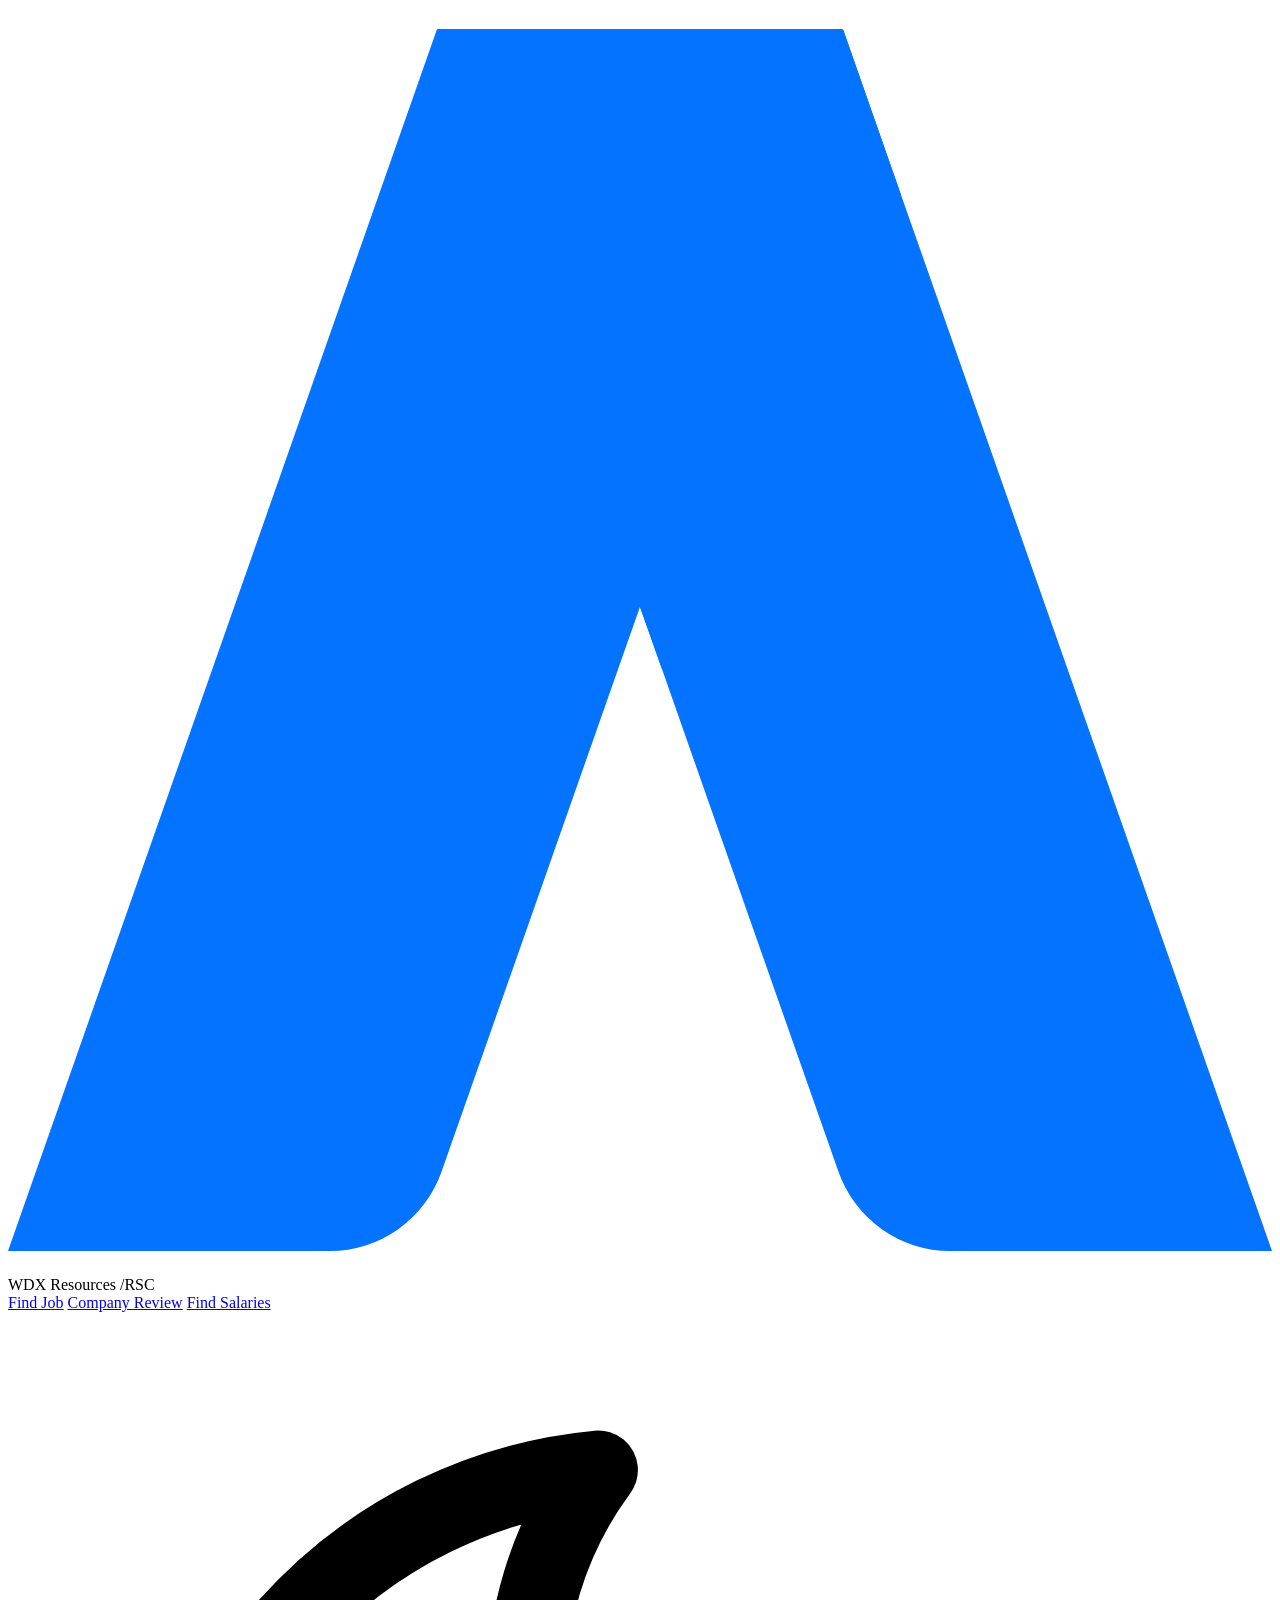
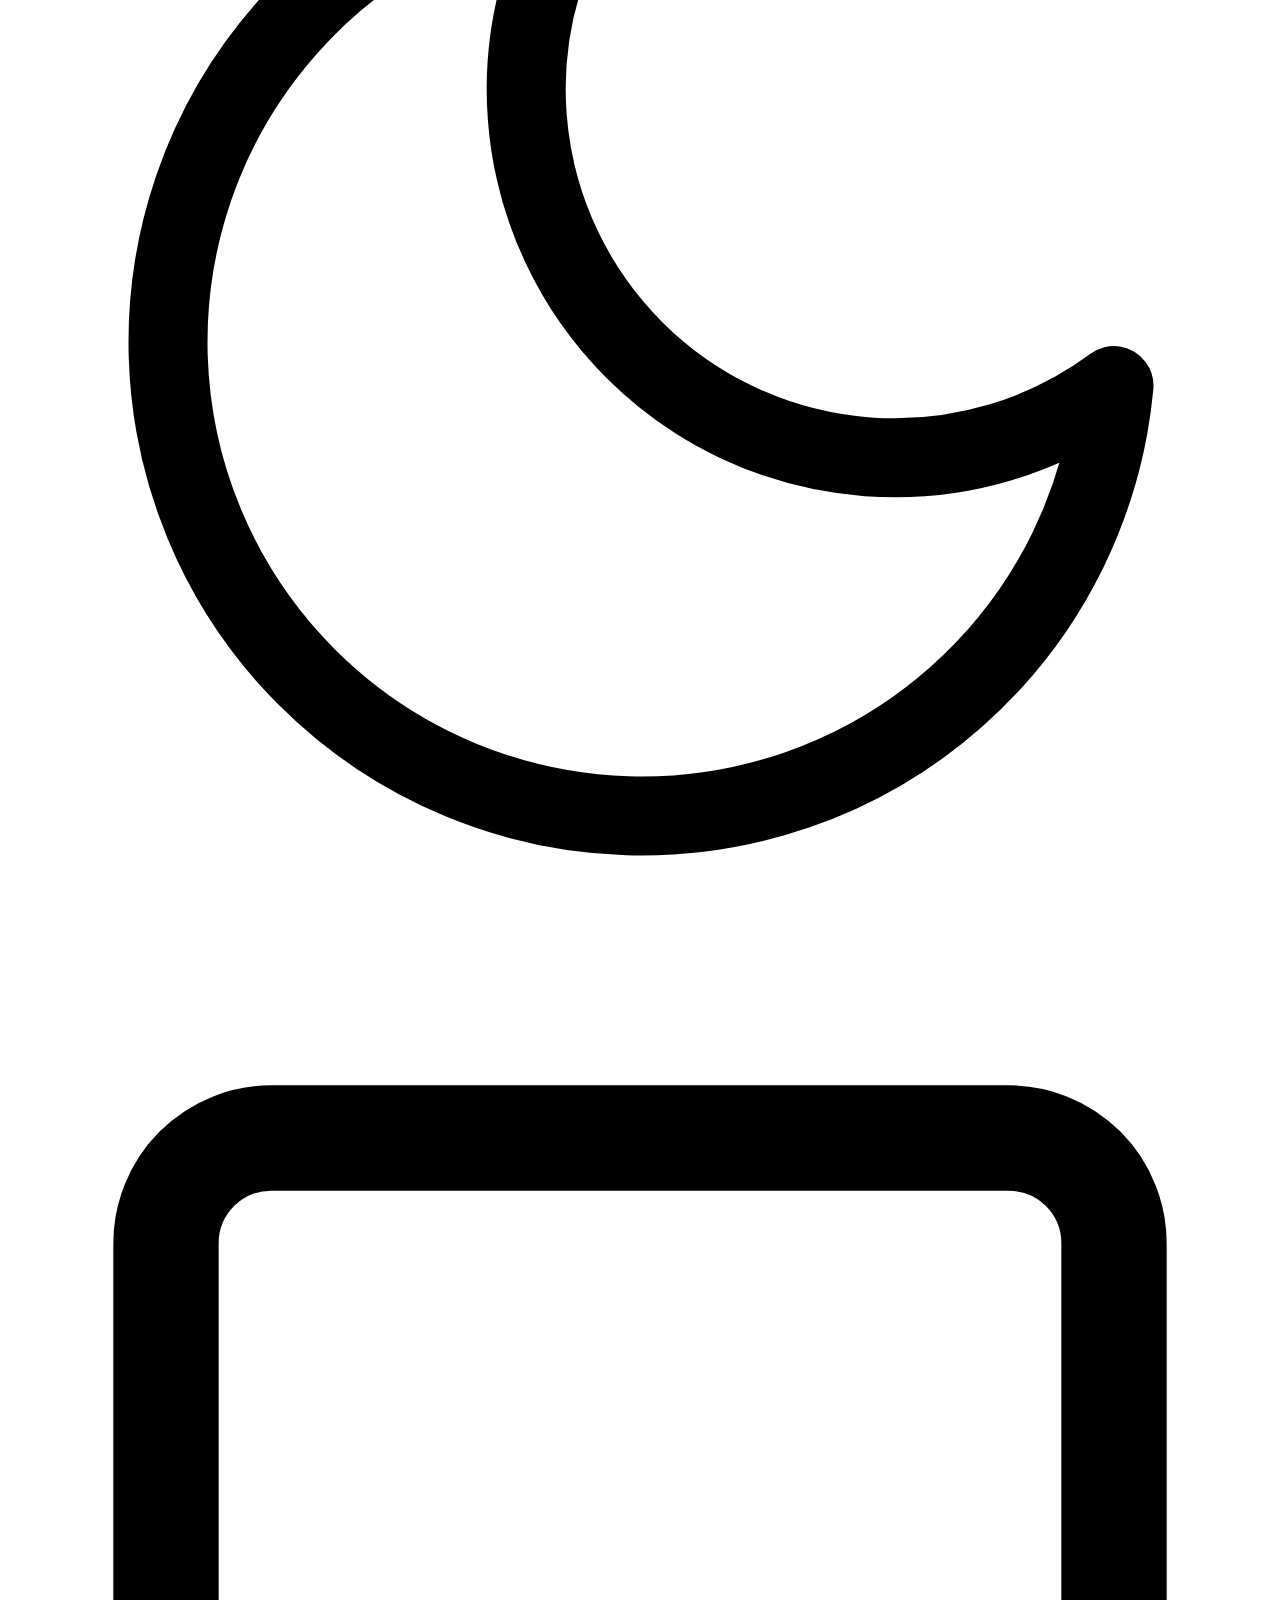
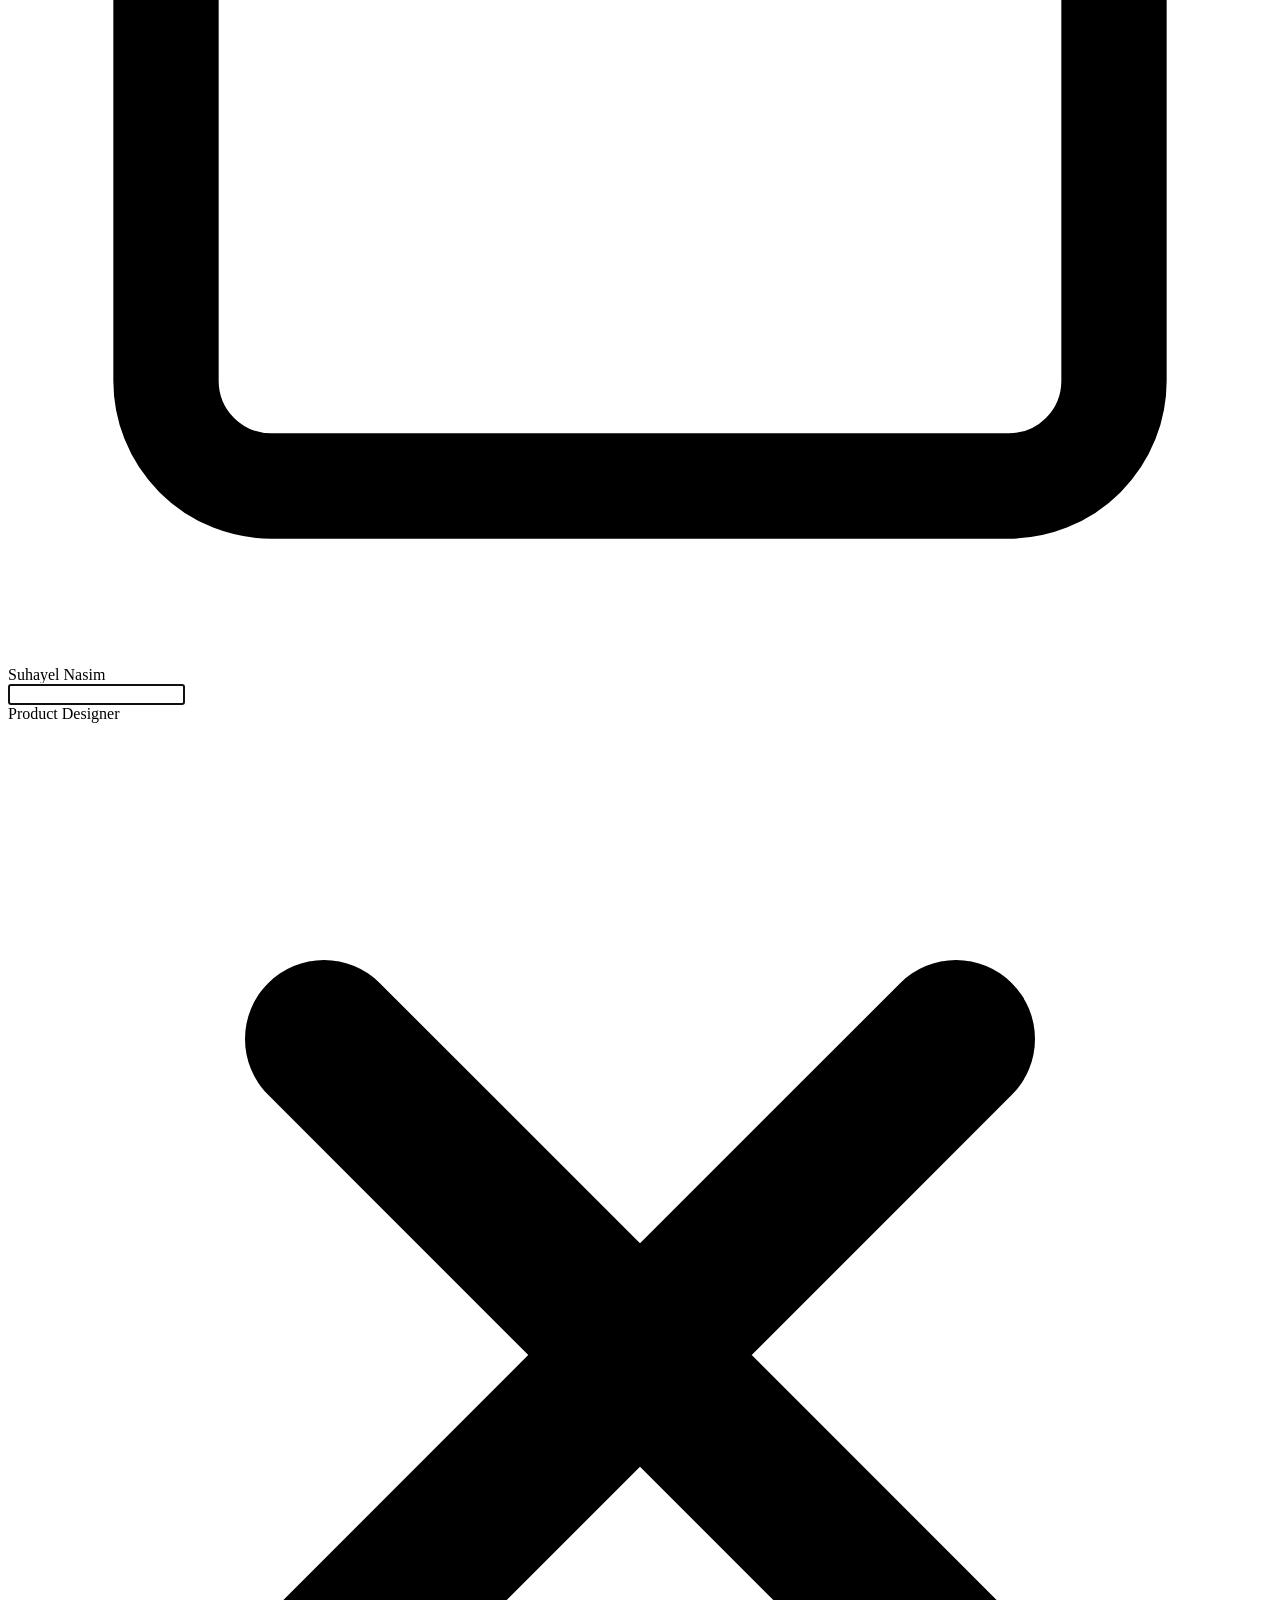
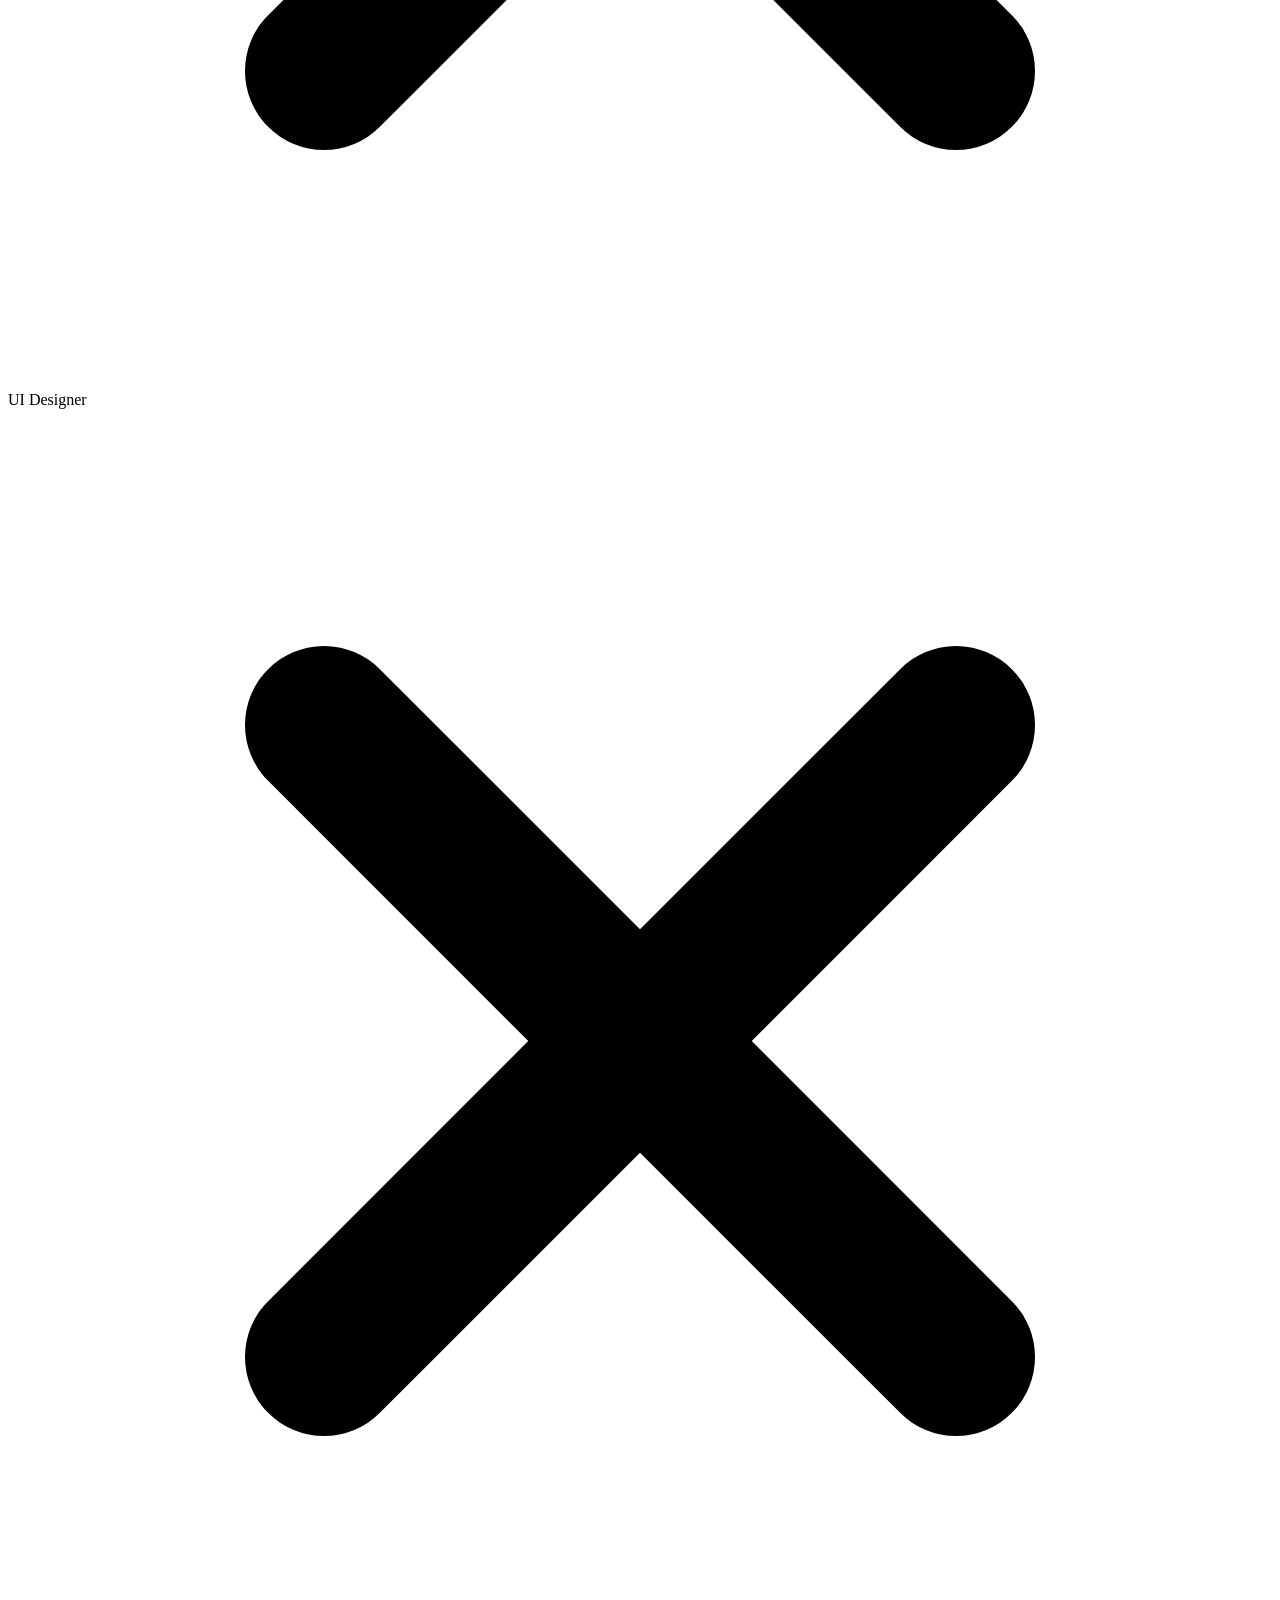
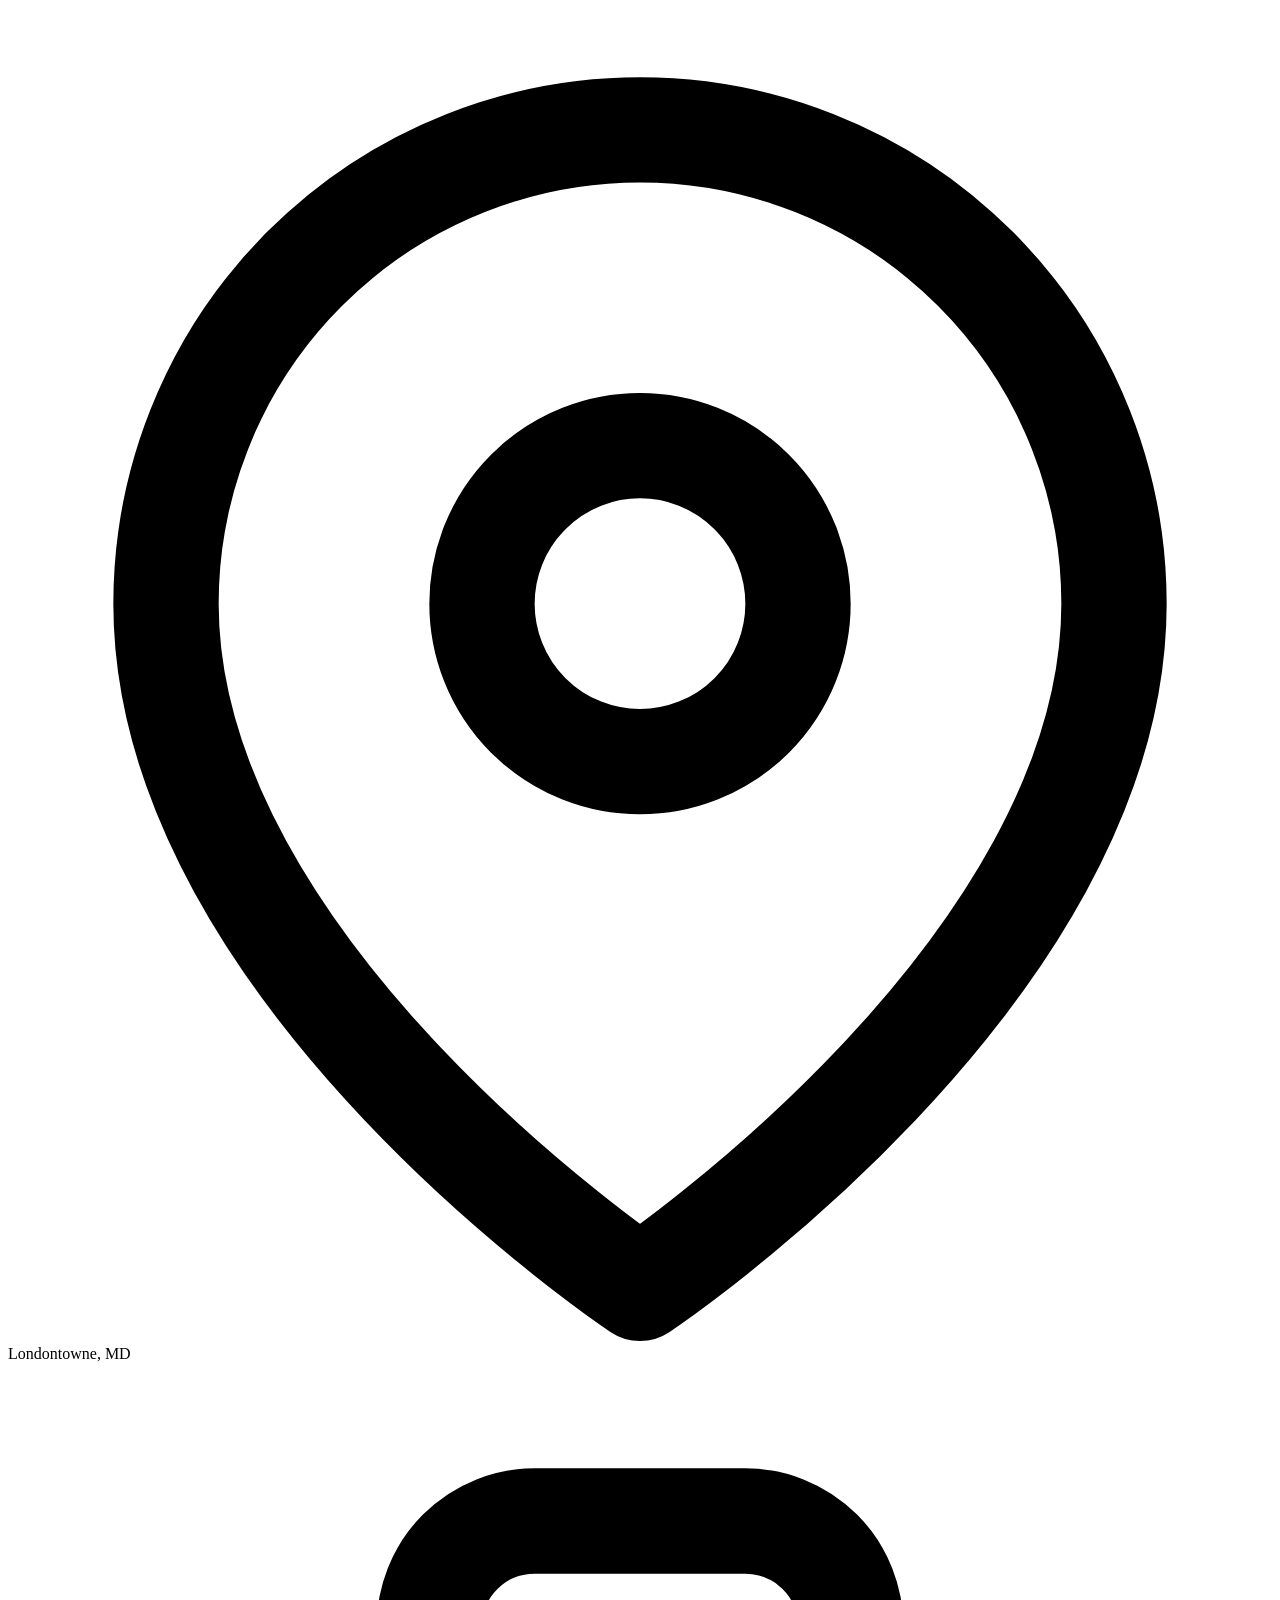
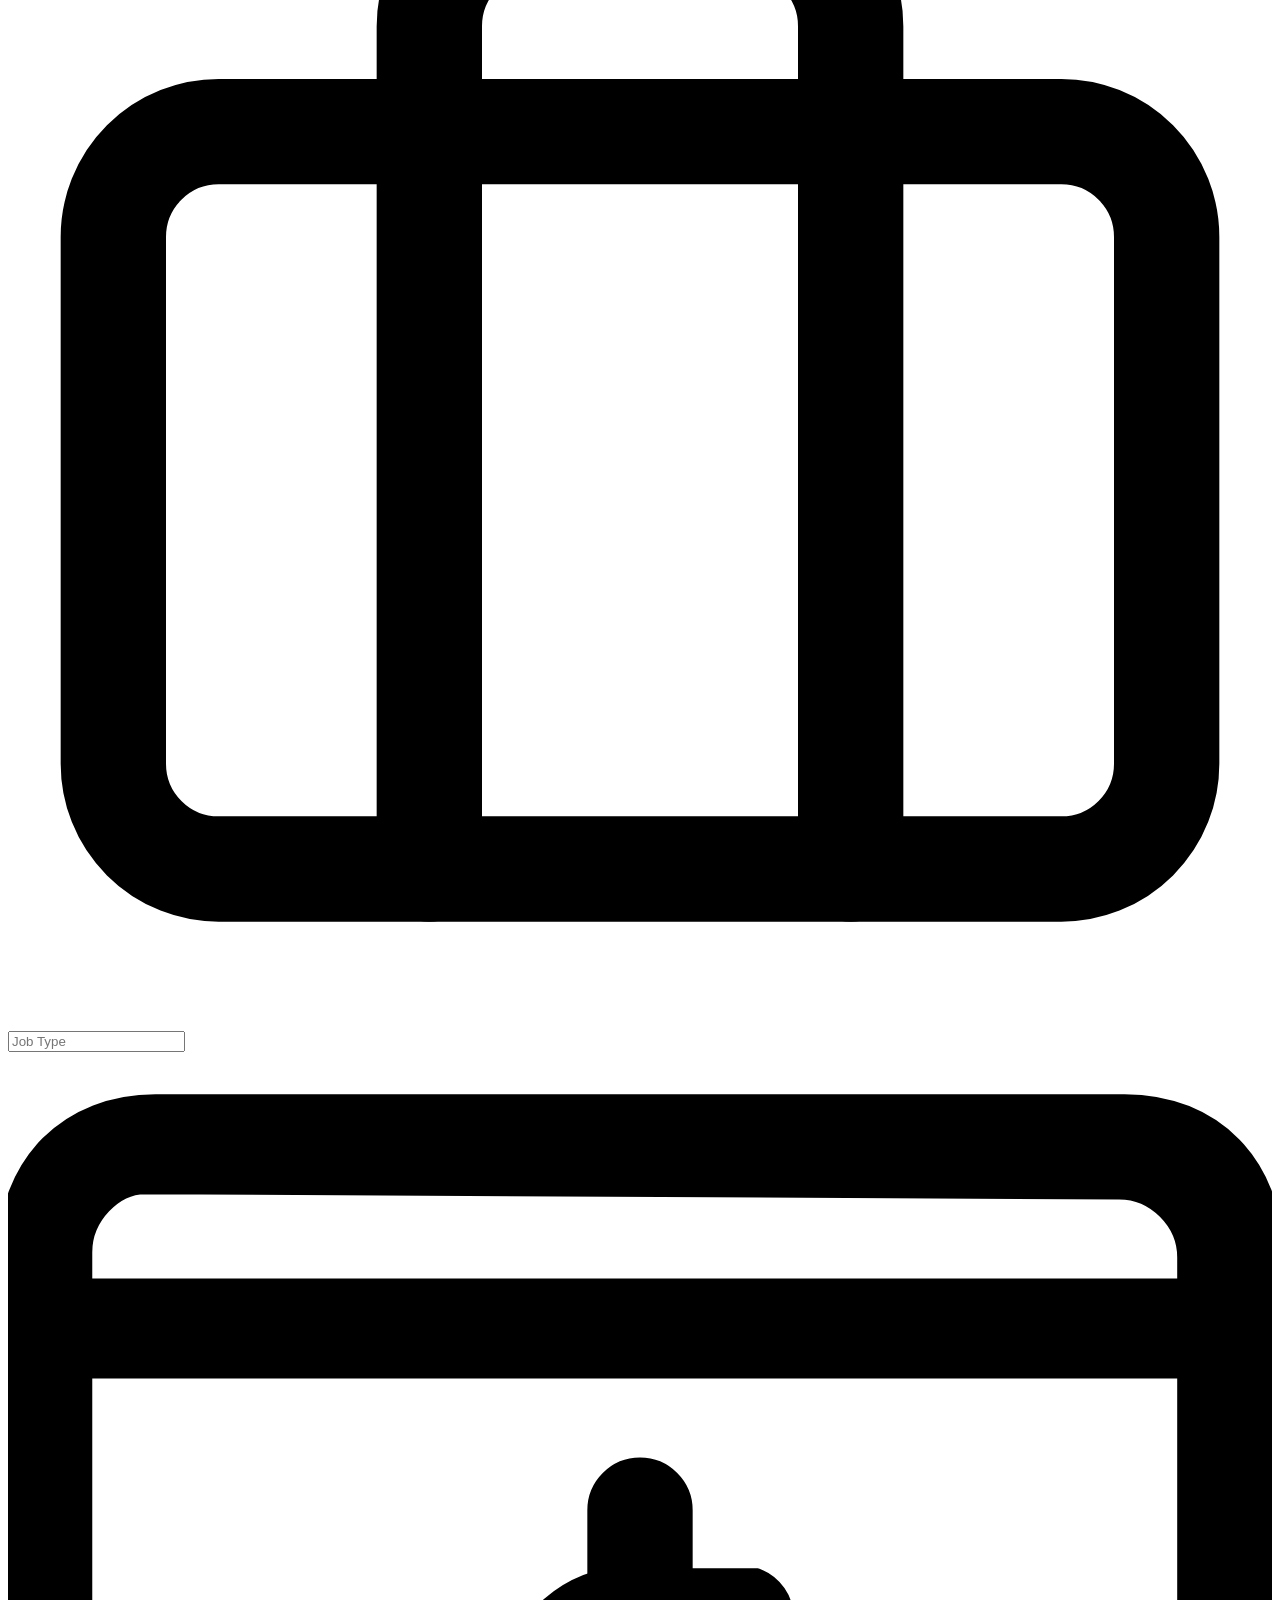
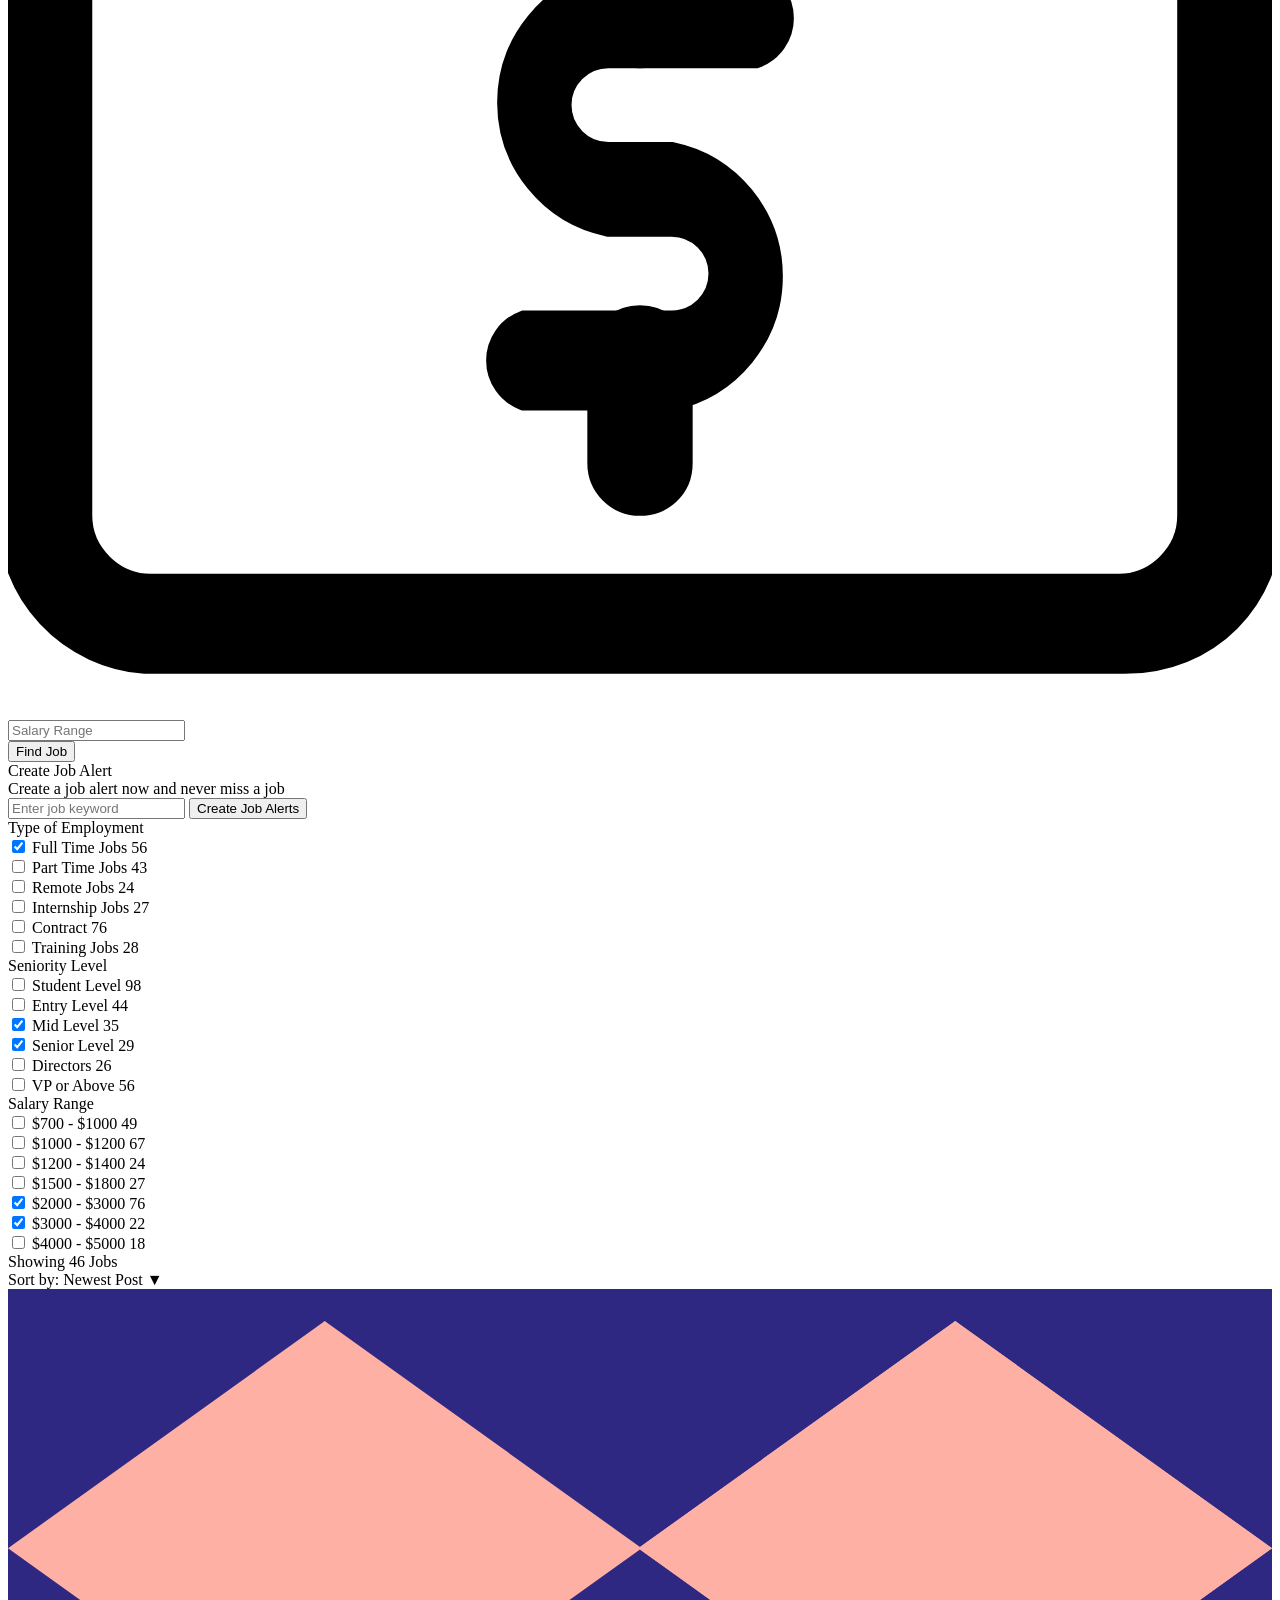
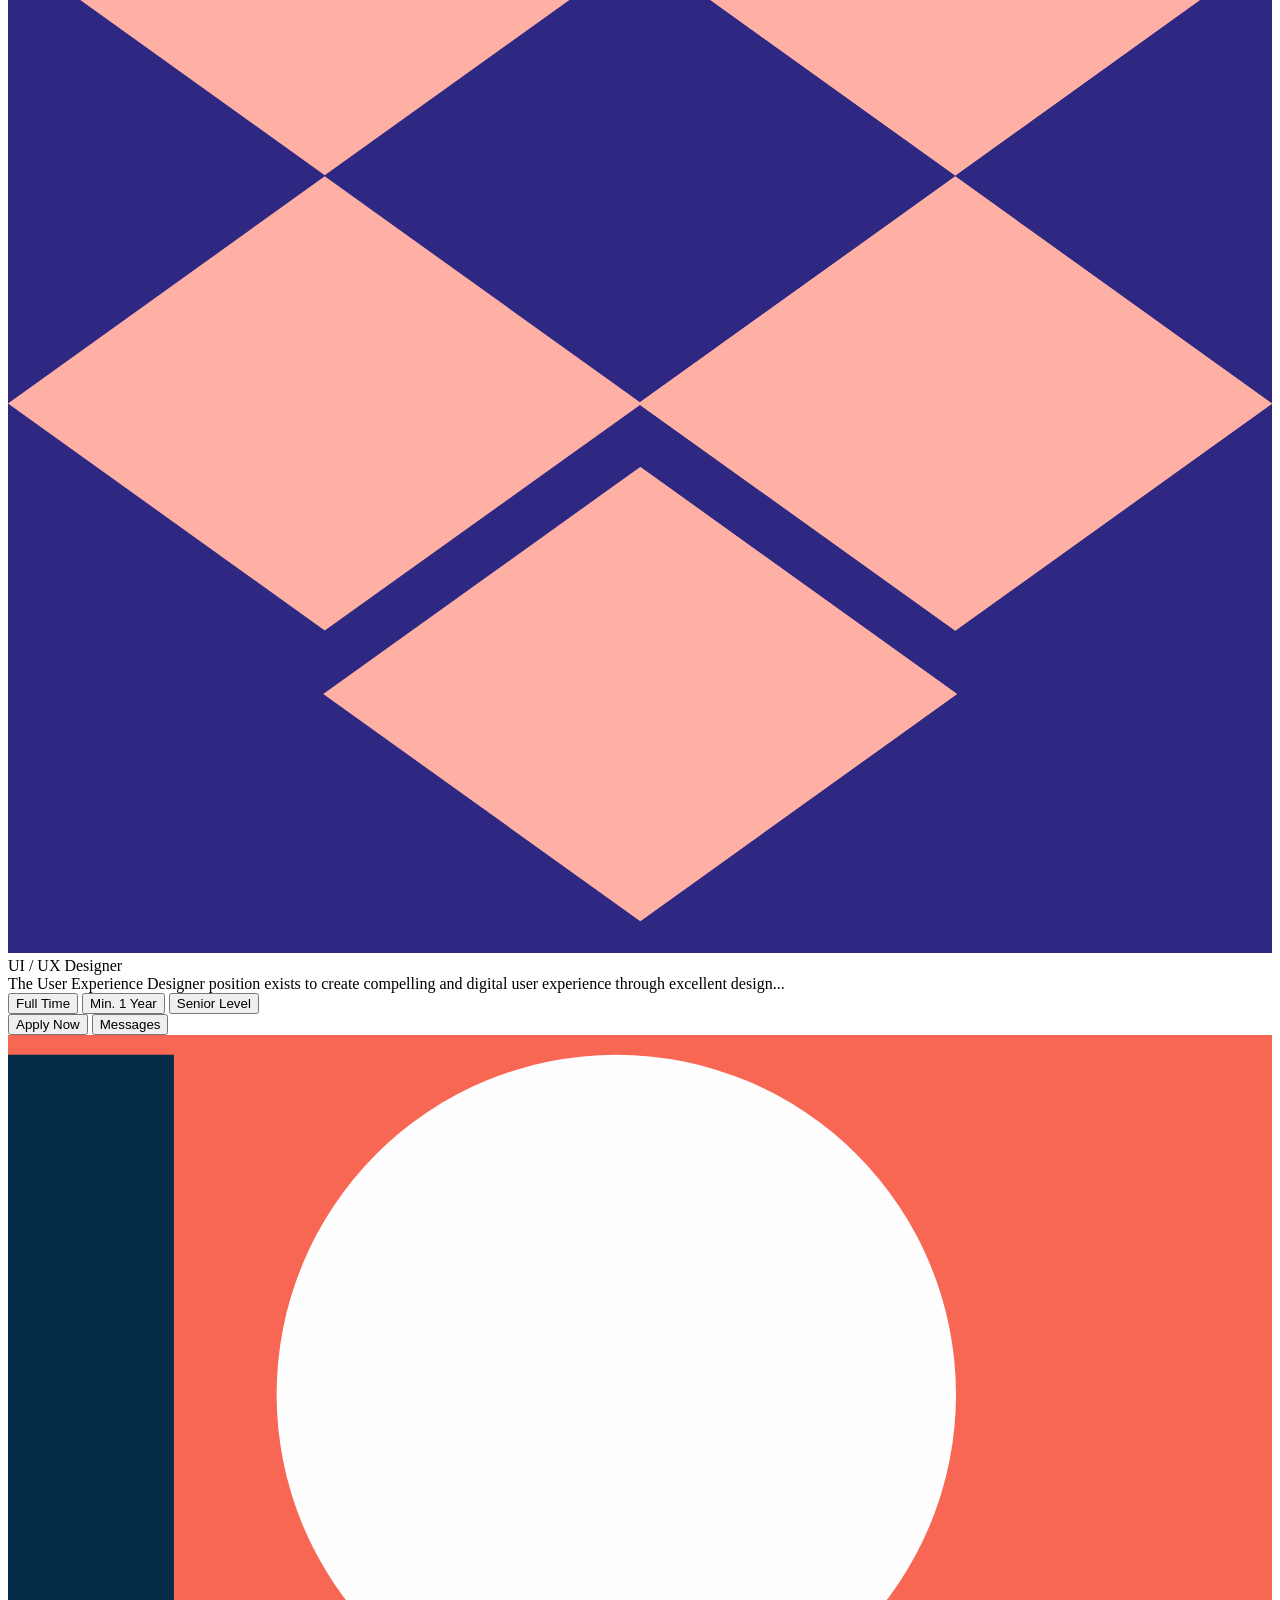
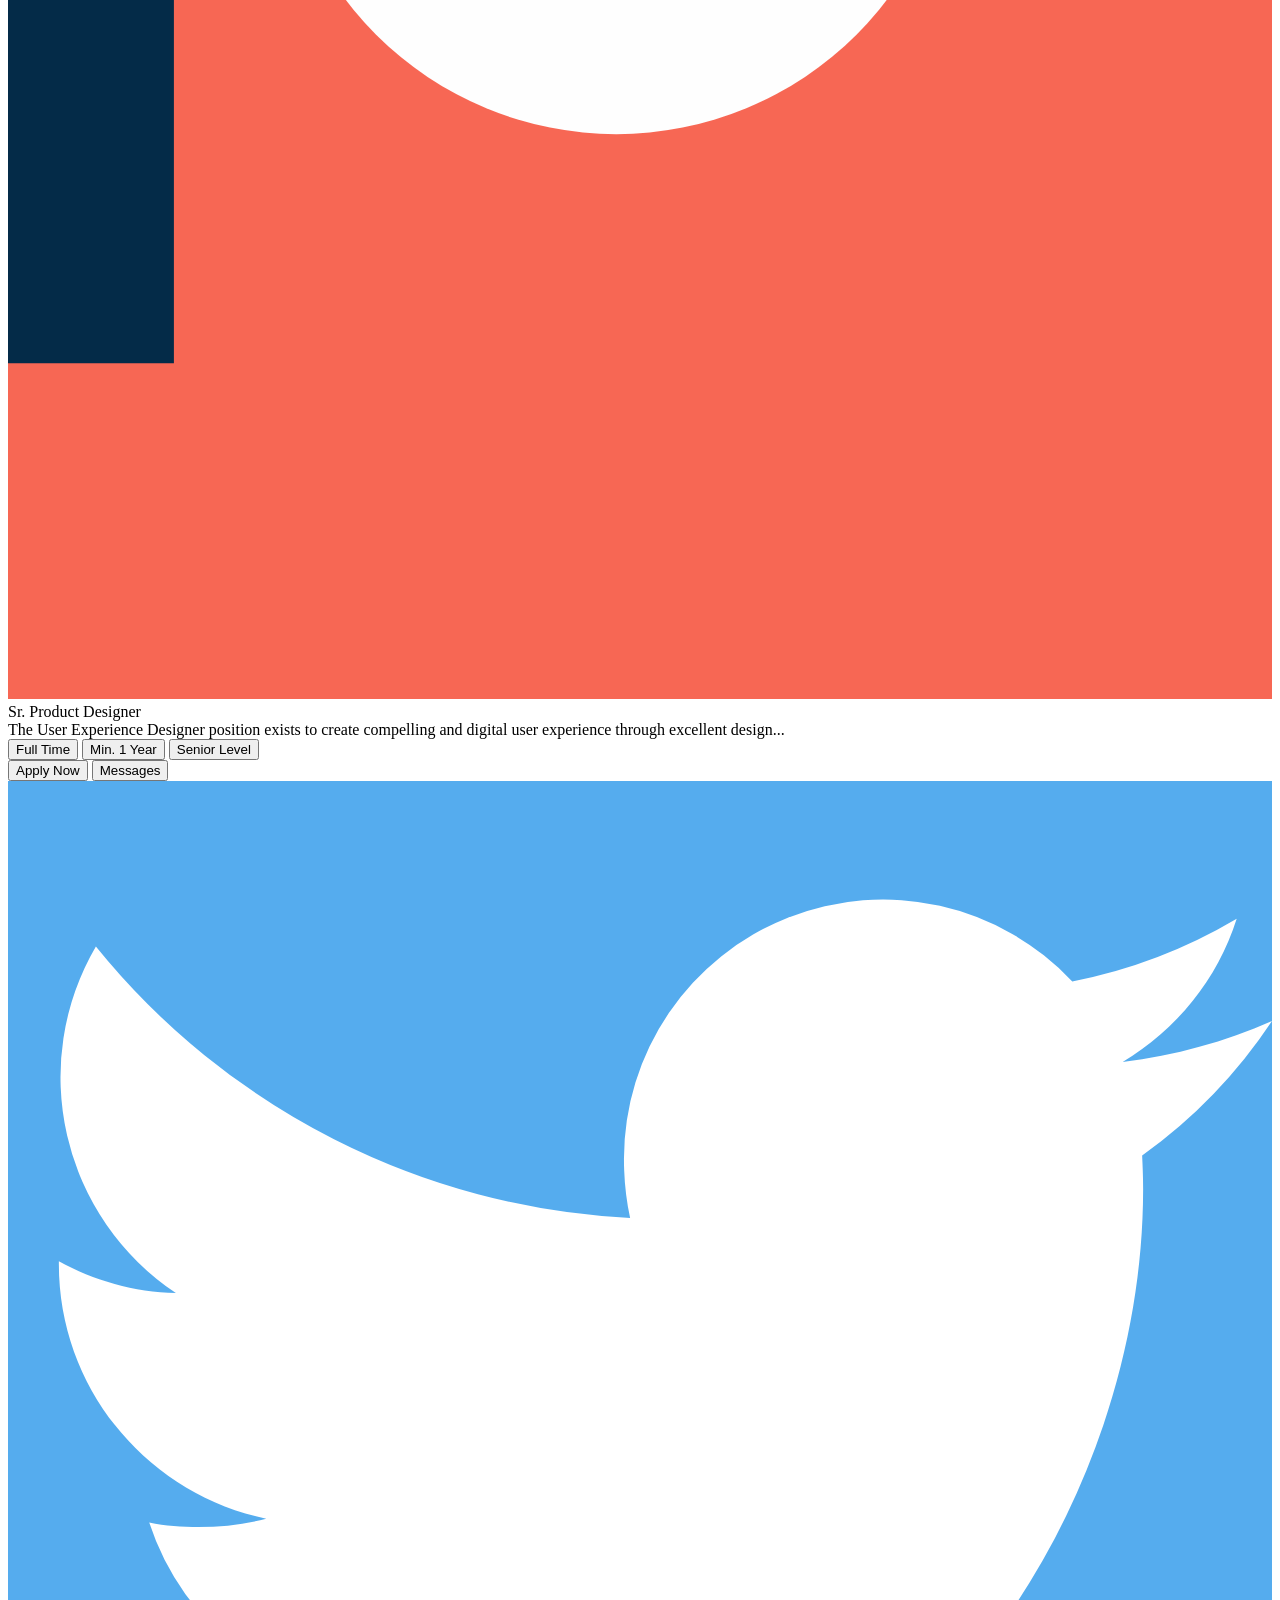
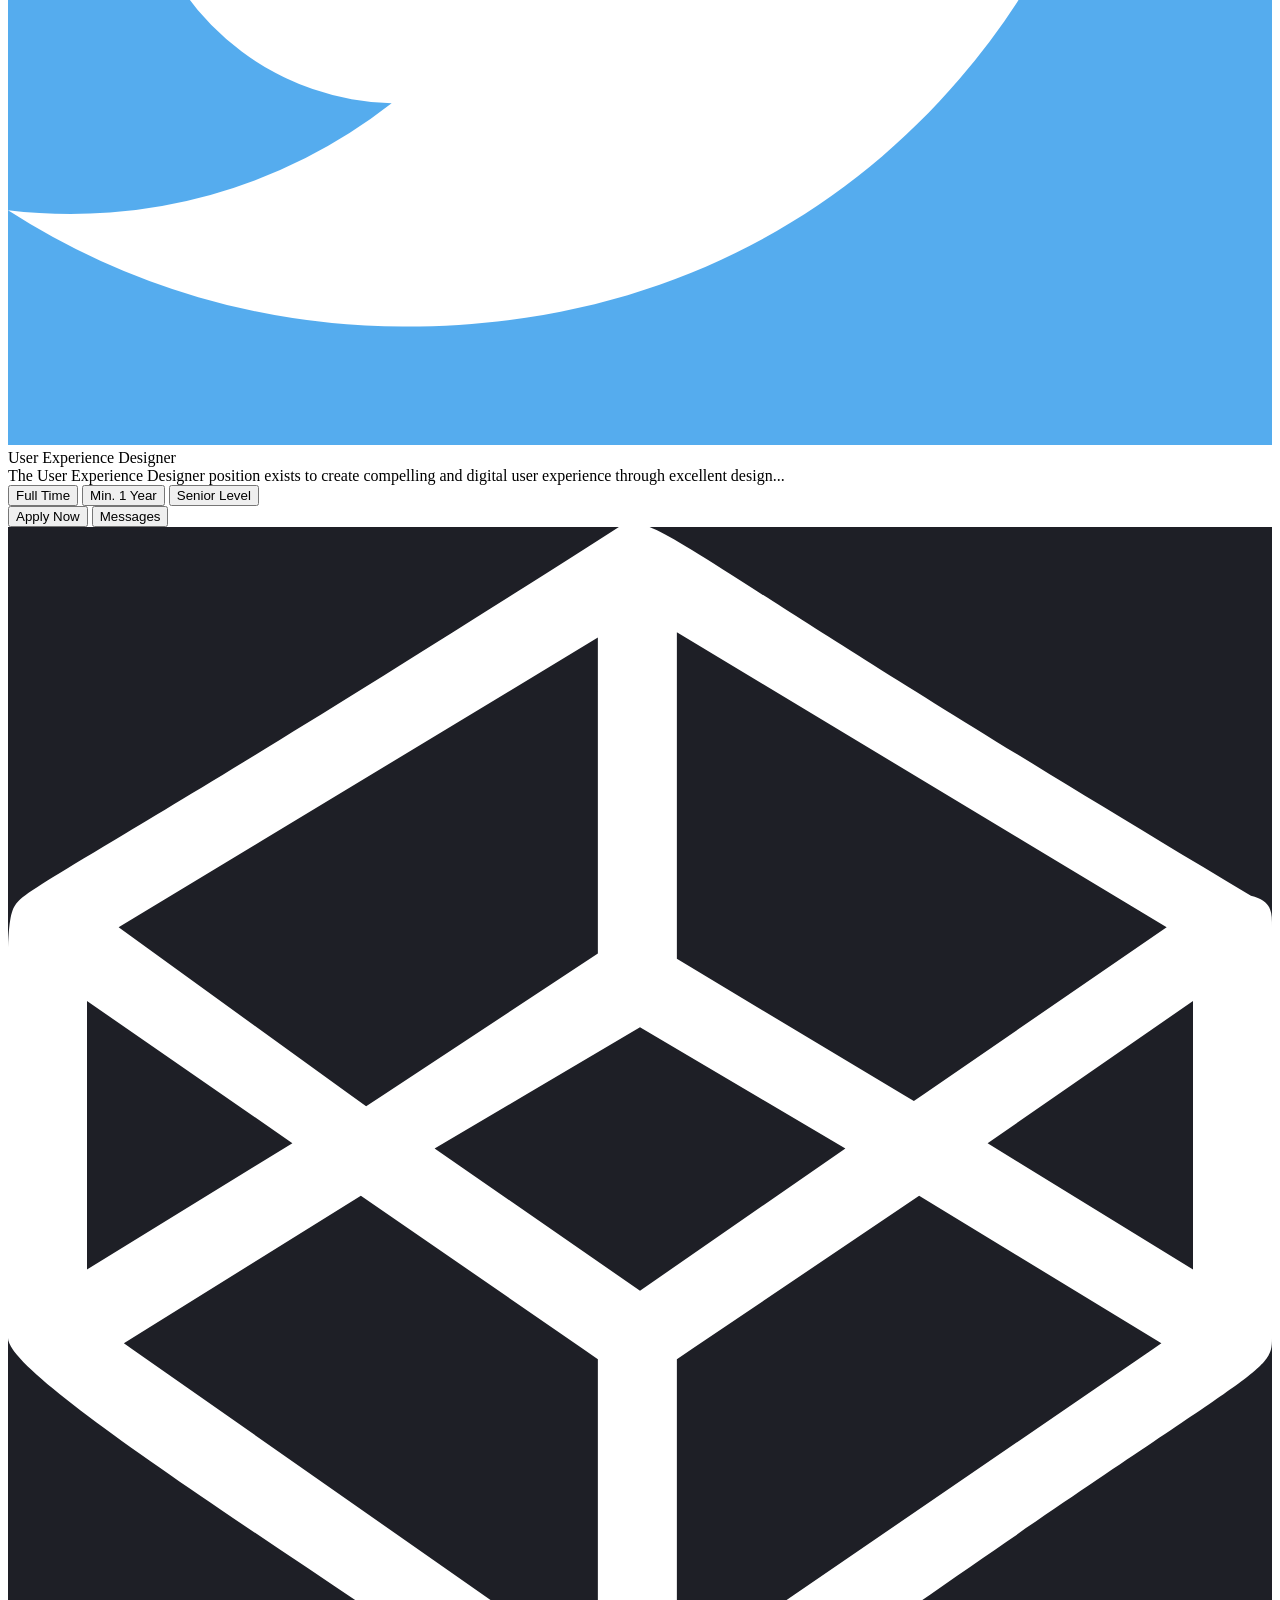
==== resources/resources.html @ f5dbea59 "changed logo's name" ====
<!-- Source: https://codepen.io/TurkAysenur/pen/jOqdNbm -->
<!DOCTYPE html>
<html lang="en">

<head>
  <meta charset="UTF-8">
  <meta name="viewport" content="width=device-width, initial-scale=1.0">
  <title>WDX Resources</title>
  <link rel="stylesheet" href="resources.css">
</head>

<body>
  <div class="job">
    <div class="header">
      <div class="logo">
        <svg xmlns="http://www.w3.org/2000/svg" viewBox="0 0 512 512">
          <path xmlns="http://www.w3.org/2000/svg"
            d="M512 503.5H381.7a48 48 0 01-45.3-32.1L265 268.1l-9-25.5 2.7-124.6L338.2 8.5l23.5 67.1L512 503.5z"
            fill="#0473ff" data-original="#28b446" />
          <path xmlns="http://www.w3.org/2000/svg" fill="#0473ff" data-original="#219b38"
            d="M361.7 75.6L265 268.1l-9-25.5 2.7-124.6L338.2 8.5z" />
          <path xmlns="http://www.w3.org/2000/svg"
            d="M338.2 8.5l-82.2 234-80.4 228.9a48 48 0 01-45.3 32.1H0l173.8-495h164.4z" fill="#0473ff"
            data-original="#518ef8" />
        </svg>
        WDX Resources /RSC
      </div>
      <div class="header-menu">
        <a href="#" class="active">Find Job</a>
        <a href="#">Company Review</a>
        <a href="#">Find Salaries</a>
      </div>
      <div class="user-settings">
        <div class="dark-light">
          <svg viewBox="0 0 24 24" stroke="currentColor" stroke-width="1.5" fill="none" stroke-linecap="round"
            stroke-linejoin="round">
            <path d="M21 12.79A9 9 0 1111.21 3 7 7 0 0021 12.79z" />
          </svg>
        </div>
        <div class="user-menu">
          <svg xmlns="http://www.w3.org/2000/svg" viewBox="0 0 24 24" fill="none" stroke="currentColor" stroke-width="2"
            stroke-linecap="round" stroke-linejoin="round" class="feather feather-square">
            <rect x="3" y="3" width="18" height="18" rx="2" ry="2" />
          </svg>
        </div>
        <img class="user-profile"
          src="https://s3-us-west-2.amazonaws.com/s.cdpn.io/3364143/download+%283%29+%281%29.png" alt="">
        <div class="user-name">Suhayel Nasim</div>
      </div>
    </div>
    <div class="wrapper">
      <div class="search-menu">
        <div class="search-bar">
          <input type="text" class="search-box" autofocus />
          <div class="search item">Product Designer
            <svg xmlns="http://www.w3.org/2000/svg" viewBox="0 0 24 24" fill="none" stroke="currentColor"
              stroke-width="3" stroke-linecap="round" stroke-linejoin="round" class="feather feather-x">
              <path d="M18 6L6 18M6 6l12 12" />
            </svg>
          </div>
          <div class="search item">UI Designer
            <svg xmlns="http://www.w3.org/2000/svg" viewBox="0 0 24 24" fill="none" stroke="currentColor"
              stroke-width="3" stroke-linecap="round" stroke-linejoin="round" class="feather feather-x">
              <path d="M18 6L6 18M6 6l12 12" />
            </svg>
          </div>
        </div>
        <div class="search-location">
          <svg xmlns="http://www.w3.org/2000/svg" viewBox="0 0 24 24" fill="none" stroke="currentColor" stroke-width="2"
            stroke-linecap="round" stroke-linejoin="round" class="feather feather-map-pin">
            <path d="M21 10c0 7-9 13-9 13s-9-6-9-13a9 9 0 0118 0z" />
            <circle cx="12" cy="10" r="3" />
          </svg>
          Londontowne, MD
        </div>
        <div class="search-job">
          <svg xmlns="http://www.w3.org/2000/svg" viewBox="0 0 24 24" fill="none" stroke="currentColor" stroke-width="2"
            stroke-linecap="round" stroke-linejoin="round" class="feather feather-briefcase">
            <rect x="2" y="7" width="20" height="14" rx="2" ry="2" />
            <path d="M16 21V5a2 2 0 00-2-2h-4a2 2 0 00-2 2v16" />
          </svg>
          <input type="text" placeholder="Job Type">
        </div>
        <div class="search-salary">
          <svg viewBox="0 0 24 24" xmlns="http://www.w3.org/2000/svg" stroke="currentColor" fill="currentColor"
            stroke-width=".4">
            <path
              d="M12.6 18H9.8a.8.8 0 010-1.5h2.8a.9.9 0 000-1.8h-1.2a2.4 2.4 0 010-4.7h2.8a.8.8 0 010 1.5h-2.8a.9.9 0 000 1.8h1.2a2.4 2.4 0 010 4.7z"
              stroke="currentColor" />
            <path
              d="M12 20a.8.8 0 01-.8-.8v-2a.8.8 0 011.6 0v2c0 .5-.4.8-.8.8zM12 11.5a.8.8 0 01-.8-.8v-2a.8.8 0 011.6 0v2c0 .5-.4.8-.8.8z"
              stroke="currentColor" />
            <path
              d="M21.3 23H2.6A2.8 2.8 0 010 20.2V3.9C0 2.1 1.2 1 2.8 1h18.4C22.9 1 24 2.2 24 3.8v16.4c0 1.6-1.2 2.8-2.8 2.8zM2.6 2.5c-.6 0-1.2.6-1.2 1.3v16.4c0 .7.6 1.3 1.3 1.3h18.4c.7 0 1.3-.6 1.3-1.3V3.9c0-.7-.6-1.3-1.3-1.3z"
              stroke="currentColor" />
            <path d="M23.3 6H.6a.8.8 0 010-1.5h22.6a.8.8 0 010 1.5z" stroke="currentColor" />
          </svg>
          <input type="text" placeholder="Salary Range">
        </div>
        <button class="search-button">Find Job</button>
      </div>
      <div class="main-container">
        <div class="search-type">
          <div class="alert">
            <div class="alert-title">Create Job Alert</div>
            <div class="alert-subtitle">Create a job alert now and never miss a job</div>
            <input type="text" placeholder="Enter job keyword">
            <button class="search-buttons">Create Job Alerts</button>
          </div>
          <div class="job-time">
            <div class="job-time-title">Type of Employment</div>
            <div class="job-wrapper">
              <div class="type-container">
                <input type="checkbox" id="job1" class="job-style" checked>
                <label for="job1">Full Time Jobs</label>
                <span class="job-number">56</span>
              </div>
              <div class="type-container">
                <input type="checkbox" id="job2" class="job-style">
                <label for="job2">Part Time Jobs</label>
                <span class="job-number">43</span>
              </div>
              <div class="type-container">
                <input type="checkbox" id="job3" class="job-style">
                <label for="job3">Remote Jobs</label>
                <span class="job-number">24</span>
              </div>
              <div class="type-container">
                <input type="checkbox" id="job4" class="job-style">
                <label for="job4">Internship Jobs</label>
                <span class="job-number">27</span>
              </div>
              <div class="type-container">
                <input type="checkbox" id="job5" class="job-style">
                <label for="job5">Contract</label>
                <span class="job-number">76</span>
              </div>
              <div class="type-container">
                <input type="checkbox" id="job6" class="job-style">
                <label for="job6">Training Jobs</label>
                <span class="job-number">28</span>
              </div>
            </div>
          </div>
          <div class="job-time">
            <div class="job-time-title">Seniority Level</div>
            <div class="job-wrapper">
              <div class="type-container">
                <input type="checkbox" id="job7" class="job-style">
                <label for="job7">Student Level</label>
                <span class="job-number">98</span>
              </div>
              <div class="type-container">
                <input type="checkbox" id="job8" class="job-style">
                <label for="job8">Entry Level</label>
                <span class="job-number">44</span>
              </div>
              <div class="type-container">
                <input type="checkbox" id="job9" class="job-style" checked>
                <label for="job9">Mid Level</label>
                <span class="job-number">35</span>
              </div>
              <div class="type-container">
                <input type="checkbox" id="job10" class="job-style" checked>
                <label for="job10">Senior Level</label>
                <span class="job-number">29</span>
              </div>
              <div class="type-container">
                <input type="checkbox" id="job11" class="job-style">
                <label for="job11">Directors</label>
                <span class="job-number">26</span>
              </div>
              <div class="type-container">
                <input type="checkbox" id="job12" class="job-style">
                <label for="job12">VP or Above</label>
                <span class="job-number">56</span>
              </div>
            </div>
          </div>
          <div class="job-time">
            <div class="job-time-title">Salary Range</div>
            <div class="job-wrapper">
              <div class="type-container">
                <input type="checkbox" id="job1" class="job-style">
                <label for="job1">$700 - $1000</label>
                <span class="job-number">49</span>
              </div>
              <div class="type-container">
                <input type="checkbox" id="job2" class="job-style">
                <label for="job2">$1000 - $1200</label>
                <span class="job-number">67</span>
              </div>
              <div class="type-container">
                <input type="checkbox" id="job3" class="job-style">
                <label for="job3">$1200 - $1400</label>
                <span class="job-number">24</span>
              </div>
              <div class="type-container">
                <input type="checkbox" id="job4" class="job-style">
                <label for="job4">$1500 - $1800</label>
                <span class="job-number">27</span>
              </div>
              <div class="type-container">
                <input type="checkbox" id="job5" class="job-style" checked>
                <label for="job5">$2000 - $3000</label>
                <span class="job-number">76</span>
              </div>
              <div class="type-container">
                <input type="checkbox" id="job6" class="job-style" checked>
                <label for="job6">$3000 - $4000</label>
                <span class="job-number">22</span>
              </div>
              <div class="type-container">
                <input type="checkbox" id="job6" class="job-style">
                <label for="job6">$4000 - $5000</label>
                <span class="job-number">18</span>
              </div>
            </div>
          </div>
        </div>
        <div class="searched-jobs">
          <div class="searched-bar">
            <div class="searched-show">Showing 46 Jobs</div>
            <div class="searched-sort">Sort by: <span class="post-time">Newest Post </span><span
                class="menu-icon">▼</span></div>
          </div>
          <div class="job-cards">
            <div class="job-card">
              <div class="job-card-header">
                <svg viewBox="0 -13 512 512" xmlns="http://www.w3.org/2000/svg" style="background-color:#2e2882">
                  <g fill="#feb0a5">
                    <path
                      d="M256 92.5l127.7 91.6L512 92 383.7 0 256 91.5 128.3 0 0 92l128.3 92zm0 0M256 275.9l-127.7-91.5L0 276.4l128.3 92L256 277l127.7 91.5 128.3-92-128.3-92zm0 0" />
                    <path d="M127.7 394.1l128.4 92 128.3-92-128.3-92zm0 0" />
                  </g>
                  <path
                    d="M512 92L383.7 0 256 91.5v1l127.7 91.6zm0 0M512 276.4l-128.3-92L256 275.9v1l127.7 91.5zm0 0M256 486.1l128.4-92-128.3-92zm0 0"
                    fill="#feb0a5" />
                </svg>
                <div class="menu-dot"></div>
              </div>
              <div class="job-card-title">UI / UX Designer</div>
              <div class="job-card-subtitle">
                The User Experience Designer position exists to create compelling and digital user experience through
                excellent design...
              </div>
              <div class="job-detail-buttons">
                <button class="search-buttons detail-button">Full Time</button>
                <button class="search-buttons detail-button">Min. 1 Year</button>
                <button class="search-buttons detail-button">Senior Level</button>
              </div>
              <div class="job-card-buttons">
                <button class="search-buttons card-buttons">Apply Now</button>
                <button class="search-buttons card-buttons-msg">Messages</button>
              </div>
            </div>
            <div class="job-card">
              <div class="job-card-header">
                <svg xmlns="http://www.w3.org/2000/svg" viewBox="0 0 32 32" style="background-color:#f76754">
                  <path xmlns="http://www.w3.org/2000/svg" d="M0 .5h4.2v23H0z" fill="#042b48" data-original="#212121" />
                  <path xmlns="http://www.w3.org/2000/svg" d="M15.4.5a8.6 8.6 0 100 17.2 8.6 8.6 0 000-17.2z"
                    fill="#fefefe" data-original="#f4511e" />
                </svg>
                <div class="menu-dot"></div>
              </div>
              <div class="job-card-title">Sr. Product Designer</div>
              <div class="job-card-subtitle">
                The User Experience Designer position exists to create compelling and digital user experience through
                excellent design...
              </div>
              <div class="job-detail-buttons">
                <button class="search-buttons detail-button">Full Time</button>
                <button class="search-buttons detail-button">Min. 1 Year</button>
                <button class="search-buttons detail-button">Senior Level</button>
              </div>
              <div class="job-card-buttons">
                <button class="search-buttons card-buttons">Apply Now</button>
                <button class="search-buttons card-buttons-msg">Messages</button>
              </div>
            </div>
            <div class="job-card">
              <div class="job-card-header">
                <svg xmlns="http://www.w3.org/2000/svg" viewBox="0 0 512 512" fill="#fff"
                  style="background-color:#55acee">
                  <path
                    d="M512 97.2c-19 8.4-39.3 14-60.5 16.6 21.8-13 38.4-33.4 46.2-58a209.8 209.8 0 01-66.6 25.4A105 105 0 00249.5 153c0 8.3.8 16.3 2.5 24A297.1 297.1 0 0135.6 67 105.1 105.1 0 0068 207.4c-16.9-.3-33.4-5.2-47.4-12.9v1.1c0 51 36.4 93.4 84 103.2-8.5 2.3-17.8 3.4-27.4 3.4-6.8 0-13.5-.3-20-1.8a106 106 0 0098.2 73.2A211 211 0 010 416.9 295.5 295.5 0 00161 464c193.2 0 298.8-160 298.8-298.7 0-4.6-.2-9.1-.4-13.6A209.4 209.4 0 00512 97.2z" />
                </svg>
                <div class="menu-dot"></div>
              </div>
              <div class="job-card-title">User Experience Designer</div>
              <div class="job-card-subtitle">
                The User Experience Designer position exists to create compelling and digital user experience through
                excellent design...
              </div>
              <div class="job-detail-buttons">
                <button class="search-buttons detail-button">Full Time</button>
                <button class="search-buttons detail-button">Min. 1 Year</button>
                <button class="search-buttons detail-button">Senior Level</button>
              </div>
              <div class="job-card-buttons">
                <button class="search-buttons card-buttons">Apply Now</button>
                <button class="search-buttons card-buttons-msg">Messages</button>
              </div>
            </div>
            <div class="job-card">
              <div class="job-card-header">
                <svg viewBox="0 0 24 24" xmlns="http://www.w3.org/2000/svg" fill="#fff"
                  style="background-color:#1e1f26">
                  <path
                    d="M24 7.6c0-.3 0-.5-.4-.6C12.2.2 12.4-.3 11.6 0 3 5.5.6 6.7.2 7.1c-.3.3-.2.8-.2 8.3 0 .9 7.7 5.5 11.5 8.4.4.3.8.2 1 0 11.2-8 11.5-7.6 11.5-8.4V7.6zm-1.5 6.5l-3.9-2.4L22.5 9zm-5.3-3.2l-4.5-2.7V2L22 7.6zM12 14.5l-3.9-2.7L12 9.5l3.9 2.3zm-.8-12.4v6L6.8 11 2.1 7.6zm-5.8 9.6l-3.9 2.4V9zm1.3 1l4.5 3.1v6l-9-6.3zm6 9.1v-6l4.6-3.1 4.6 2.8z" />
                </svg>
                <div class="menu-dot"></div>
              </div>
              <div class="job-card-title">Product Designer</div>
              <div class="job-card-subtitle">
                The User Experience Designer position exists to create compelling and digital user experience through
                excellent design...
              </div>
              <div class="job-detail-buttons">
                <button class="search-buttons detail-button">Full Time</button>
                <button class="search-buttons detail-button">Min. 1 Year</button>
                <button class="search-buttons detail-button">Senior Level</button>
              </div>
              <div class="job-card-buttons">
                <button class="search-buttons card-buttons">Apply Now</button>
                <button class="search-buttons card-buttons-msg">Messages</button>
              </div>
            </div>
            <div class="job-card">
              <div class="job-card-header">
                <svg viewBox="0 0 24 24" xmlns="http://www.w3.org/2000/svg" style="background-color:#ffe80f">
                  <path d="M9.5 9.3l-.7 2h1.4z" />
                  <path
                    d="M12 1C5.4 1 0 5.2 0 10.4c0 3.4 2.2 6.3 5.6 8-1.3 4.4-1.3 4.4-1 4.6.2.1.5 0 5.3-3.4l2.1.2c6.6 0 12-4.2 12-9.4S18.6 1 12 1zM6 13c0 .4-.3.7-.6.7s-.7-.3-.7-.7V9H3.6c-.4 0-.7-.4-.7-.7s.3-.7.7-.7H7c.4 0 .7.3.7.7s-.3.6-.7.6h-1zm5.4.7c-.7 0-.6-.6-.9-1.2h-2c-.4.6-.3 1.2-1 1.2s-.8-.4-.6-1.1l1.6-4.3a1 1 0 011-.7c.4 0 .8.3.9.7 1 3.4 2.6 5.4 1 5.4zm4-.1h-2.2c-1.2 0-.5-1.6-.7-5.3 0-.4.3-.7.7-.7s.7.3.7.7v4h1.5c.3 0 .6.3.6.6 0 .4-.3.7-.6.7zm5.4-.5l-.3.4c-1 .7-1.6-1.4-2.6-2.3l-.2.3V13c0 .4-.3.7-.7.7a.7.7 0 01-.7-.7V8.3a.7.7 0 011.4 0v1.5c1.3-1 2-2.7 2.8-2 .8.9-.9 1.6-1.5 2.5 1.6 2.2 1.9 2.3 1.8 2.8z" />
                </svg>
                <div class="menu-dot"></div>
              </div>
              <div class="job-card-title">UI / UX Designer</div>
              <div class="job-card-subtitle">
                The User Experience Designer position exists to create compelling and digital user experience through
                excellent design...
              </div>
              <div class="job-detail-buttons">
                <button class="search-buttons detail-button">Full Time</button>
                <button class="search-buttons detail-button">Min. 1 Year</button>
                <button class="search-buttons detail-button">Senior Level</button>
              </div>
              <div class="job-card-buttons">
                <button class="search-buttons card-buttons">Apply Now</button>
                <button class="search-buttons card-buttons-msg">Messages</button>
              </div>
            </div>
            <div class="job-card">
              <div class="job-card-header">
                <svg viewBox="0 0 24 24" xmlns="http://www.w3.org/2000/svg" style="background-color: #fe5b5f">
                  <path
                    d="M12 20.6c-1.4 1.5-3.1 3-5.1 3.3-2 .8-5.9-1.3-5.9-5 0-2.5 3.2-8 6.6-15.1C8.5 1.9 9.4 0 12 0c2.6 0 3.5 1.8 4.6 4C23 17 23 17.7 23 19c0 4.4-5.5 8-11 1.7zm9.5-1.7c0-2-6.4-14.4-6.5-14.5-.9-1.9-1.4-2.9-3-2.9-1.8 0-2.3 1.5-3.2 3.2C2.5 17.2 2.5 18 2.5 19c0 3 3.7 6 8.5.6-2-2.6-3-4.8-3-6.6 0-2.7 2-4.2 4-4.2s4 1.5 4 4.2c0 1.8-1 4-3 6.6 4.6 5.2 8.5 2.5 8.5-.6zM12 10.2c-1.2 0-2.5.9-2.5 2.7 0 1.4.9 3.3 2.5 5.4 1.6-2.1 2.5-4 2.5-5.4 0-1.8-1.3-2.7-2.5-2.7z"
                    fill="#fff" />
                </svg>
                <div class="menu-dot"></div>
              </div>
              <div class="job-card-title">UI Developer</div>
              <div class="job-card-subtitle">
                The User Experience Designer position exists to create compelling and digital user experience through
                excellent design...
              </div>
              <div class="job-detail-buttons">
                <button class="search-buttons detail-button">Full Time</button>
                <button class="search-buttons detail-button">Min. 1 Year</button>
                <button class="search-buttons detail-button">Senior Level</button>
              </div>
              <div class="job-card-buttons">
                <button class="search-buttons card-buttons">Apply Now</button>
                <button class="search-buttons card-buttons-msg">Messages</button>
              </div>
            </div>
            <div class="job-card">
              <div class="job-card-header">
                <svg viewBox="0 0 24 24" xmlns="http://www.w3.org/2000/svg" style="background-color: #5c6bc0">
                  <g fill="#fff">
                    <path
                      d="M3.6 21.2h14.2l-.6-2.2 5.8 5V2.5C23 1 21.8 0 20.4 0H3.6A2.6 2.6 0 001 2.5v16.2c0 1.4 1.2 2.5 2.6 2.5zM14 5.7zM6.5 7C8.3 5.6 10 5.7 10 5.7l.2.1c-2.3.6-3.3 1.6-3.3 1.6.1 0 4.6-2.7 10.1 0 0 0-1-1-3.1-1.5l.2-.2c.3 0 1.8 0 3.5 1.3 0 0 1.8 3.1 1.8 7 0 0-1.1 1.6-4 1.7l-.7-1a4 4 0 002.2-1.4c-3.2 2-6 1.7-9.3.3h-.1l-.4-.2s.6 1 2.2 1.4l-.8 1c-2.8 0-3.8-1.8-3.8-1.8 0-3.9 1.8-7 1.8-7z" />
                    <path
                      d="M14.3 12.8c.7 0 1.3-.6 1.3-1.4 0-.7-.6-1.3-1.3-1.3a1.3 1.3 0 000 2.7zM9.7 12.8c.7 0 1.3-.6 1.3-1.4 0-.7-.6-1.3-1.3-1.3a1.3 1.3 0 000 2.7z" />
                  </g>
                </svg>
                <div class="menu-dot"></div>
              </div>
              <div class="job-card-title">User Interface Designer</div>
              <div class="job-card-subtitle">
                The User Experience Designer position exists to create compelling and digital user experience through
                excellent design...
              </div>
              <div class="job-detail-buttons">
                <button class="search-buttons detail-button">Full Time</button>
                <button class="search-buttons detail-button">Min. 1 Year</button>
                <button class="search-buttons detail-button">Senior Level</button>
              </div>
              <div class="job-card-buttons">
                <button class="search-buttons card-buttons">Apply Now</button>
                <button class="search-buttons card-buttons-msg">Messages</button>
              </div>
            </div>
            <div class="job-card">
              <div class="job-card-header">
                <svg viewBox="0 0 24 24" xmlns="http://www.w3.org/2000/svg" fill="#fff"
                  style="background-color:#ea4c88">
                  <path
                    d="M16.4 23.2C28.6 18.2 25.2 0 12 0a12 12 0 104.4 23.2zM5.3 20c.8-1.5 3.6-5.5 8.3-7 1 2.6 1.7 5.5 1.7 8.8-3.5 1.2-7.3.4-10-1.8zm11.5 1.2a27 27 0 00-1.7-8.4c2-.4 4.5-.2 7.2 1-.6 3.2-2.6 6-5.5 7.4zm5.7-9c-3-1.1-5.7-1.3-8-.8a28 28 0 00-1.1-2.3 20 20 0 006.5-4c1.7 1.9 2.7 4.3 2.6 7zM18.9 4c-.9.8-2.9 2.4-6.3 3.8A28 28 0 008 2.3C11.6.8 15.8 1.4 19 4zM6.6 3c.8.7 2.7 2.5 4.5 5.3a33 33 0 01-9.4 1.5c.6-3 2.4-5.4 4.9-6.9zm-5 8.3c4.2-.1 7.6-.8 10.3-1.7l1.1 2.1A17.4 17.4 0 004.2 19c-1.8-2-2.8-4.7-2.7-7.6z" />
                </svg>
                <div class="menu-dot"></div>
              </div>
              <div class="job-card-title">UI / UX Designer</div>
              <div class="job-card-subtitle">
                The User Experience Designer position exists to create compelling and digital user experience through
                excellent design...
              </div>
              <div class="job-detail-buttons">
                <button class="search-buttons detail-button">Full Time</button>
                <button class="search-buttons detail-button">Min. 1 Year</button>
                <button class="search-buttons detail-button">Senior Level</button>
              </div>
              <div class="job-card-buttons">
                <button class="search-buttons card-buttons">Apply Now</button>
                <button class="search-buttons card-buttons-msg">Messages</button>
              </div>
            </div>
            <div class="job-card">
              <div class="job-card-header">
                <svg xmlns="http://www.w3.org/2000/svg" viewBox="0 0 512 512">
                  <path
                    d="M113.5 309.4L95.6 376l-65 1.4A254.9 254.9 0 010 256c0-42.5 10.3-82.5 28.6-117.7l58 10.6 25.4 57.6a152.2 152.2 0 001.5 103z"
                    fill="#fbbb00" />
                  <path
                    d="M507.5 208.2a256.3 256.3 0 01-91.2 247.4l-73-3.7-10.4-64.5c29.9-17.6 53.3-45 65.6-78H261.6V208.3h246z"
                    fill="#518ef8" />
                  <path d="M416.3 455.6a256 256 0 01-385.8-78.3l83-67.9a152.2 152.2 0 00219.4 78l83.4 68.2z"
                    fill="#28b446" />
                  <path d="M419.4 59l-83 67.8A152.3 152.3 0 00112 206.5l-83.4-68.2a256 256 0 01390.8-79.4z"
                    fill="#f14336" />
                </svg>
                <div class="menu-dot"></div>
              </div>
              <div class="job-card-title">UX Designer</div>
              <div class="job-card-subtitle">
                The User Experience Designer position exists to create compelling and digital user experience through
                excellent design...
              </div>
              <div class="job-detail-buttons">
                <button class="search-buttons detail-button">Full Time</button>
                <button class="search-buttons detail-button">Min. 1 Year</button>
                <button class="search-buttons detail-button">Senior Level</button>
              </div>
              <div class="job-card-buttons">
                <button class="search-buttons card-buttons">Apply Now</button>
                <button class="search-buttons card-buttons-msg">Messages</button>
              </div>
            </div>
          </div>
          <div class="job-overview">
            <div class="job-overview-cards">
              <div class="job-overview-card">
                <div class="job-card overview-card">
                  <div class="overview-wrapper">
                    <svg viewBox="0 -13 512 512" xmlns="http://www.w3.org/2000/svg" style="background-color:#2e2882">
                      <g fill="#feb0a5">
                        <path
                          d="M256 92.5l127.7 91.6L512 92 383.7 0 256 91.5 128.3 0 0 92l128.3 92zm0 0M256 275.9l-127.7-91.5L0 276.4l128.3 92L256 277l127.7 91.5 128.3-92-128.3-92zm0 0" />
                        <path d="M127.7 394.1l128.4 92 128.3-92-128.3-92zm0 0" />
                      </g>
                      <path
                        d="M512 92L383.7 0 256 91.5v1l127.7 91.6zm0 0M512 276.4l-128.3-92L256 275.9v1l127.7 91.5zm0 0M256 486.1l128.4-92-128.3-92zm0 0"
                        fill="#feb0a5" />
                    </svg>
                    <div class="overview-detail">
                      <div class="job-card-title">UI / UX Designer</div>
                      <div class="job-card-subtitle">
                        2972 Westheimer Rd. Santa Ana.
                      </div>
                    </div>
                    <svg class="heart" xmlns="http://www.w3.org/2000/svg" viewBox="0 0 24 24" fill="none"
                      stroke="currentColor" stroke-width="2" stroke-linecap="round" stroke-linejoin="round"
                      class="feather feather-heart">
                      <path
                        d="M20.8 4.6a5.5 5.5 0 00-7.7 0l-1.1 1-1-1a5.5 5.5 0 00-7.8 7.8l1 1 7.8 7.8 7.8-7.7 1-1.1a5.5 5.5 0 000-7.8z" />
                    </svg>
                  </div>
                  <div class="job-overview-buttons">
                    <div class="search-buttons time-button">Full Time</div>
                    <div class="search-buttons level-button">Senior Level</div>
                    <div class="job-stat">New</div>
                    <div class="job-day">4d</div>
                  </div>
                </div>
              </div>
              <div class="job-overview-card">
                <div class="job-card overview-card">
                  <div class="overview-wrapper">
                    <svg xmlns="http://www.w3.org/2000/svg" viewBox="0 0 32 32" style="background-color:#f76754">
                      <path xmlns="http://www.w3.org/2000/svg" d="M0 .5h4.2v23H0z" fill="#042b48"
                        data-original="#212121" />
                      <path xmlns="http://www.w3.org/2000/svg" d="M15.4.5a8.6 8.6 0 100 17.2 8.6 8.6 0 000-17.2z"
                        fill="#fefefe" data-original="#f4511e" />
                    </svg>
                    <div class="overview-detail">
                      <div class="job-card-title">Sr. Product Designer</div>
                      <div class="job-card-subtitle">
                        1901 Thornridge Cir.Shiloh, Hawaii.
                      </div>
                    </div>
                    <svg class="heart" xmlns="http://www.w3.org/2000/svg" viewBox="0 0 24 24" fill="none"
                      stroke="currentColor" stroke-width="2" stroke-linecap="round" stroke-linejoin="round"
                      class="feather feather-heart">
                      <path
                        d="M20.8 4.6a5.5 5.5 0 00-7.7 0l-1.1 1-1-1a5.5 5.5 0 00-7.8 7.8l1 1 7.8 7.8 7.8-7.7 1-1.1a5.5 5.5 0 000-7.8z" />
                    </svg>
                  </div>
                  <div class="job-overview-buttons">
                    <div class="search-buttons time-button">Full Time</div>
                    <div class="search-buttons level-button">Senior Level</div>
                    <div class="job-stat">New</div>
                    <div class="job-day">4d</div>
                  </div>
                </div>
              </div>
              <div class="job-overview-card">
                <div class="job-card overview-card">
                  <div class="overview-wrapper">
                    <svg xmlns="http://www.w3.org/2000/svg" viewBox="0 0 512 512" fill="#fff"
                      style="background-color:#55acee">
                      <path
                        d="M512 97.2c-19 8.4-39.3 14-60.5 16.6 21.8-13 38.4-33.4 46.2-58a209.8 209.8 0 01-66.6 25.4A105 105 0 00249.5 153c0 8.3.8 16.3 2.5 24A297.1 297.1 0 0135.6 67 105.1 105.1 0 0068 207.4c-16.9-.3-33.4-5.2-47.4-12.9v1.1c0 51 36.4 93.4 84 103.2-8.5 2.3-17.8 3.4-27.4 3.4-6.8 0-13.5-.3-20-1.8a106 106 0 0098.2 73.2A211 211 0 010 416.9 295.5 295.5 0 00161 464c193.2 0 298.8-160 298.8-298.7 0-4.6-.2-9.1-.4-13.6A209.4 209.4 0 00512 97.2z" />
                    </svg>
                    <div class="overview-detail">
                      <div class="job-card-title">User Experience Designer</div>
                      <div class="job-card-subtitle">
                        414 Parker Rd. Allentown, New york
                      </div>
                    </div>
                    <svg class="heart" xmlns="http://www.w3.org/2000/svg" viewBox="0 0 24 24" fill="none"
                      stroke="currentColor" stroke-width="2" stroke-linecap="round" stroke-linejoin="round"
                      class="feather feather-heart">
                      <path
                        d="M20.8 4.6a5.5 5.5 0 00-7.7 0l-1.1 1-1-1a5.5 5.5 0 00-7.8 7.8l1 1 7.8 7.8 7.8-7.7 1-1.1a5.5 5.5 0 000-7.8z" />
                    </svg>
                  </div>
                  <div class="job-overview-buttons">
                    <div class="search-buttons time-button">Full Time</div>
                    <div class="search-buttons level-button">Senior Level</div>
                    <div class="job-stat">New</div>
                    <div class="job-day">4d</div>
                  </div>
                </div>
              </div>
              <div class="job-overview-card">
                <div class="job-card overview-card">
                  <div class="overview-wrapper">
                    <svg viewBox="0 0 24 24" xmlns="http://www.w3.org/2000/svg" fill="#fff"
                      style="background-color:#1e1f26">
                      <path
                        d="M24 7.6c0-.3 0-.5-.4-.6C12.2.2 12.4-.3 11.6 0 3 5.5.6 6.7.2 7.1c-.3.3-.2.8-.2 8.3 0 .9 7.7 5.5 11.5 8.4.4.3.8.2 1 0 11.2-8 11.5-7.6 11.5-8.4V7.6zm-1.5 6.5l-3.9-2.4L22.5 9zm-5.3-3.2l-4.5-2.7V2L22 7.6zM12 14.5l-3.9-2.7L12 9.5l3.9 2.3zm-.8-12.4v6L6.8 11 2.1 7.6zm-5.8 9.6l-3.9 2.4V9zm1.3 1l4.5 3.1v6l-9-6.3zm6 9.1v-6l4.6-3.1 4.6 2.8z" />
                    </svg>
                    <div class="overview-detail">
                      <div class="job-card-title">Product Designer</div>
                      <div class="job-card-subtitle">
                        4517 Washington Ave. Syracuse.
                      </div>
                    </div>
                    <svg class="heart" xmlns="http://www.w3.org/2000/svg" viewBox="0 0 24 24" fill="none"
                      stroke="currentColor" stroke-width="2" stroke-linecap="round" stroke-linejoin="round"
                      class="feather feather-heart">
                      <path
                        d="M20.8 4.6a5.5 5.5 0 00-7.7 0l-1.1 1-1-1a5.5 5.5 0 00-7.8 7.8l1 1 7.8 7.8 7.8-7.7 1-1.1a5.5 5.5 0 000-7.8z" />
                    </svg>
                  </div>
                  <div class="job-overview-buttons">
                    <div class="search-buttons time-button">Full Time</div>
                    <div class="search-buttons level-button">Senior Level</div>
                    <div class="job-stat">New</div>
                    <div class="job-day">4d</div>
                  </div>
                </div>
              </div>
              <div class="job-overview-card">
                <div class="job-card overview-card">
                  <div class="overview-wrapper">
                    <svg viewBox="0 0 24 24" xmlns="http://www.w3.org/2000/svg" style="background-color:#ffe80f">
                      <path d="M9.5 9.3l-.7 2h1.4z" />
                      <path
                        d="M12 1C5.4 1 0 5.2 0 10.4c0 3.4 2.2 6.3 5.6 8-1.3 4.4-1.3 4.4-1 4.6.2.1.5 0 5.3-3.4l2.1.2c6.6 0 12-4.2 12-9.4S18.6 1 12 1zM6 13c0 .4-.3.7-.6.7s-.7-.3-.7-.7V9H3.6c-.4 0-.7-.4-.7-.7s.3-.7.7-.7H7c.4 0 .7.3.7.7s-.3.6-.7.6h-1zm5.4.7c-.7 0-.6-.6-.9-1.2h-2c-.4.6-.3 1.2-1 1.2s-.8-.4-.6-1.1l1.6-4.3a1 1 0 011-.7c.4 0 .8.3.9.7 1 3.4 2.6 5.4 1 5.4zm4-.1h-2.2c-1.2 0-.5-1.6-.7-5.3 0-.4.3-.7.7-.7s.7.3.7.7v4h1.5c.3 0 .6.3.6.6 0 .4-.3.7-.6.7zm5.4-.5l-.3.4c-1 .7-1.6-1.4-2.6-2.3l-.2.3V13c0 .4-.3.7-.7.7a.7.7 0 01-.7-.7V8.3a.7.7 0 011.4 0v1.5c1.3-1 2-2.7 2.8-2 .8.9-.9 1.6-1.5 2.5 1.6 2.2 1.9 2.3 1.8 2.8z" />
                    </svg>
                    <div class="overview-detail">
                      <div class="job-card-title">UI / UX Designer</div>
                      <div class="job-card-subtitle">
                        2711 Ash Dr. San Jose, South Dark.
                      </div>
                    </div>
                    <svg class="heart" xmlns="http://www.w3.org/2000/svg" viewBox="0 0 24 24" fill="none"
                      stroke="currentColor" stroke-width="2" stroke-linecap="round" stroke-linejoin="round"
                      class="feather feather-heart">
                      <path
                        d="M20.8 4.6a5.5 5.5 0 00-7.7 0l-1.1 1-1-1a5.5 5.5 0 00-7.8 7.8l1 1 7.8 7.8 7.8-7.7 1-1.1a5.5 5.5 0 000-7.8z" />
                    </svg>
                  </div>
                  <div class="job-overview-buttons">
                    <div class="search-buttons time-button">Full Time</div>
                    <div class="search-buttons level-button">Senior Level</div>
                    <div class="job-stat">New</div>
                    <div class="job-day">4d</div>
                  </div>
                </div>
              </div>
              <div class="job-overview-card">
                <div class="job-card overview-card">
                  <div class="overview-wrapper">
                    <svg viewBox="0 0 24 24" xmlns="http://www.w3.org/2000/svg" style="background-color: #fe5b5f">
                      <path
                        d="M12 20.6c-1.4 1.5-3.1 3-5.1 3.3-2 .8-5.9-1.3-5.9-5 0-2.5 3.2-8 6.6-15.1C8.5 1.9 9.4 0 12 0c2.6 0 3.5 1.8 4.6 4C23 17 23 17.7 23 19c0 4.4-5.5 8-11 1.7zm9.5-1.7c0-2-6.4-14.4-6.5-14.5-.9-1.9-1.4-2.9-3-2.9-1.8 0-2.3 1.5-3.2 3.2C2.5 17.2 2.5 18 2.5 19c0 3 3.7 6 8.5.6-2-2.6-3-4.8-3-6.6 0-2.7 2-4.2 4-4.2s4 1.5 4 4.2c0 1.8-1 4-3 6.6 4.6 5.2 8.5 2.5 8.5-.6zM12 10.2c-1.2 0-2.5.9-2.5 2.7 0 1.4.9 3.3 2.5 5.4 1.6-2.1 2.5-4 2.5-5.4 0-1.8-1.3-2.7-2.5-2.7z"
                        fill="#fff" />
                    </svg>
                    <div class="overview-detail">
                      <div class="job-card-title">UI Developer</div>
                      <div class="job-card-subtitle">
                        1725 Preston Rd. Inglewood.
                      </div>
                    </div>
                    <svg class="heart" xmlns="http://www.w3.org/2000/svg" viewBox="0 0 24 24" fill="none"
                      stroke="currentColor" stroke-width="2" stroke-linecap="round" stroke-linejoin="round"
                      class="feather feather-heart">
                      <path
                        d="M20.8 4.6a5.5 5.5 0 00-7.7 0l-1.1 1-1-1a5.5 5.5 0 00-7.8 7.8l1 1 7.8 7.8 7.8-7.7 1-1.1a5.5 5.5 0 000-7.8z" />
                    </svg>
                  </div>
                  <div class="job-overview-buttons">
                    <div class="search-buttons time-button">Full Time</div>
                    <div class="search-buttons level-button">Senior Level</div>
                    <div class="job-stat">New</div>
                    <div class="job-day">4d</div>
                  </div>
                </div>
              </div>
              <div class="job-overview-card">
                <div class="job-card overview-card">
                  <div class="overview-wrapper">
                    <svg viewBox="0 0 24 24" xmlns="http://www.w3.org/2000/svg" style="background-color: #5c6bc0">
                      <g fill="#fff">
                        <path
                          d="M3.6 21.2h14.2l-.6-2.2 5.8 5V2.5C23 1 21.8 0 20.4 0H3.6A2.6 2.6 0 001 2.5v16.2c0 1.4 1.2 2.5 2.6 2.5zM14 5.7zM6.5 7C8.3 5.6 10 5.7 10 5.7l.2.1c-2.3.6-3.3 1.6-3.3 1.6.1 0 4.6-2.7 10.1 0 0 0-1-1-3.1-1.5l.2-.2c.3 0 1.8 0 3.5 1.3 0 0 1.8 3.1 1.8 7 0 0-1.1 1.6-4 1.7l-.7-1a4 4 0 002.2-1.4c-3.2 2-6 1.7-9.3.3h-.1l-.4-.2s.6 1 2.2 1.4l-.8 1c-2.8 0-3.8-1.8-3.8-1.8 0-3.9 1.8-7 1.8-7z" />
                        <path
                          d="M14.3 12.8c.7 0 1.3-.6 1.3-1.4 0-.7-.6-1.3-1.3-1.3a1.3 1.3 0 000 2.7zM9.7 12.8c.7 0 1.3-.6 1.3-1.4 0-.7-.6-1.3-1.3-1.3a1.3 1.3 0 000 2.7z" />
                      </g>
                    </svg>
                    <div class="overview-detail">
                      <div class="job-card-title">User Interface Designer</div>
                      <div class="job-card-subtitle">
                        2972 Westheimer Rd. Santa Ana.
                      </div>
                    </div>
                    <svg class="heart" xmlns="http://www.w3.org/2000/svg" viewBox="0 0 24 24" fill="none"
                      stroke="currentColor" stroke-width="2" stroke-linecap="round" stroke-linejoin="round"
                      class="feather feather-heart">
                      <path
                        d="M20.8 4.6a5.5 5.5 0 00-7.7 0l-1.1 1-1-1a5.5 5.5 0 00-7.8 7.8l1 1 7.8 7.8 7.8-7.7 1-1.1a5.5 5.5 0 000-7.8z" />
                    </svg>
                  </div>
                  <div class="job-overview-buttons">
                    <div class="search-buttons time-button">Full Time</div>
                    <div class="search-buttons level-button">Senior Level</div>
                    <div class="job-stat">New</div>
                    <div class="job-day">4d</div>
                  </div>
                </div>
              </div>
              <div class="job-overview-card">
                <div class="job-card overview-card">
                  <div class="overview-wrapper">
                    <svg viewBox="0 0 24 24" xmlns="http://www.w3.org/2000/svg" fill="#fff"
                      style="background-color:#ea4c88">
                      <path
                        d="M16.4 23.2C28.6 18.2 25.2 0 12 0a12 12 0 104.4 23.2zM5.3 20c.8-1.5 3.6-5.5 8.3-7 1 2.6 1.7 5.5 1.7 8.8-3.5 1.2-7.3.4-10-1.8zm11.5 1.2a27 27 0 00-1.7-8.4c2-.4 4.5-.2 7.2 1-.6 3.2-2.6 6-5.5 7.4zm5.7-9c-3-1.1-5.7-1.3-8-.8a28 28 0 00-1.1-2.3 20 20 0 006.5-4c1.7 1.9 2.7 4.3 2.6 7zM18.9 4c-.9.8-2.9 2.4-6.3 3.8A28 28 0 008 2.3C11.6.8 15.8 1.4 19 4zM6.6 3c.8.7 2.7 2.5 4.5 5.3a33 33 0 01-9.4 1.5c.6-3 2.4-5.4 4.9-6.9zm-5 8.3c4.2-.1 7.6-.8 10.3-1.7l1.1 2.1A17.4 17.4 0 004.2 19c-1.8-2-2.8-4.7-2.7-7.6z" />
                    </svg>
                    <div class="overview-detail">
                      <div class="job-card-title">UI / UX Designer</div>
                      <div class="job-card-subtitle">
                        1976 Thornide Joshua. Andr Maria.
                      </div>
                    </div>
                    <svg class="heart" xmlns="http://www.w3.org/2000/svg" viewBox="0 0 24 24" fill="none"
                      stroke="currentColor" stroke-width="2" stroke-linecap="round" stroke-linejoin="round"
                      class="feather feather-heart">
                      <path
                        d="M20.8 4.6a5.5 5.5 0 00-7.7 0l-1.1 1-1-1a5.5 5.5 0 00-7.8 7.8l1 1 7.8 7.8 7.8-7.7 1-1.1a5.5 5.5 0 000-7.8z" />
                    </svg>
                  </div>
                  <div class="job-overview-buttons">
                    <div class="search-buttons time-button">Full Time</div>
                    <div class="search-buttons level-button">Senior Level</div>
                    <div class="job-stat">New</div>
                    <div class="job-day">4d</div>
                  </div>
                </div>
              </div>
              <div class="job-overview-card">
                <div class="job-card overview-card">
                  <div class="overview-wrapper">
                    <svg xmlns="http://www.w3.org/2000/svg" viewBox="0 0 512 512">
                      <path
                        d="M113.5 309.4L95.6 376l-65 1.4A254.9 254.9 0 010 256c0-42.5 10.3-82.5 28.6-117.7l58 10.6 25.4 57.6a152.2 152.2 0 001.5 103z"
                        fill="#fbbb00" />
                      <path
                        d="M507.5 208.2a256.3 256.3 0 01-91.2 247.4l-73-3.7-10.4-64.5c29.9-17.6 53.3-45 65.6-78H261.6V208.3h246z"
                        fill="#518ef8" />
                      <path d="M416.3 455.6a256 256 0 01-385.8-78.3l83-67.9a152.2 152.2 0 00219.4 78l83.4 68.2z"
                        fill="#28b446" />
                      <path d="M419.4 59l-83 67.8A152.3 152.3 0 00112 206.5l-83.4-68.2a256 256 0 01390.8-79.4z"
                        fill="#f14336" />
                    </svg>
                    <div class="overview-detail">
                      <div class="job-card-title">UX Designer</div>
                      <div class="job-card-subtitle">
                        2972 Westheimer Rd. Santa Ana.
                      </div>
                    </div>
                    <svg class="heart" xmlns="http://www.w3.org/2000/svg" viewBox="0 0 24 24" fill="none"
                      stroke="currentColor" stroke-width="2" stroke-linecap="round" stroke-linejoin="round"
                      class="feather feather-heart">
                      <path
                        d="M20.8 4.6a5.5 5.5 0 00-7.7 0l-1.1 1-1-1a5.5 5.5 0 00-7.8 7.8l1 1 7.8 7.8 7.8-7.7 1-1.1a5.5 5.5 0 000-7.8z" />
                    </svg>
                  </div>
                  <div class="job-overview-buttons">
                    <div class="search-buttons time-button">Full Time</div>
                    <div class="search-buttons level-button">Senior Level</div>
                    <div class="job-stat">New</div>
                    <div class="job-day">4d</div>
                  </div>
                </div>
              </div>
            </div>
            <div class="job-explain">
              <img class="job-bg" alt="">
              <div class="job-logos">
                <svg xmlns="http://www.w3.org/2000/svg" viewBox="0 0 32 32" style="background-color:#f76754">
                  <path xmlns="http://www.w3.org/2000/svg" d="M0 .5h4.2v23H0z" fill="#042b48" data-original="#212121">
                  </path>
                  <path xmlns="http://www.w3.org/2000/svg" d="M15.4.5a8.6 8.6 0 100 17.2 8.6 8.6 0 000-17.2z"
                    fill="#fefefe" data-original="#f4511e"></path>
                </svg>
              </div>
              <div class="job-explain-content">
                <div class="job-title-wrapper">
                  <div class="job-card-title">UI /UX Designer</div>
                  <div class="job-action">
                    <svg class="heart" xmlns="http://www.w3.org/2000/svg" viewBox="0 0 24 24" fill="none"
                      stroke="currentColor" stroke-width="2" stroke-linecap="round" stroke-linejoin="round"
                      class="feather feather-heart">
                      <path
                        d="M20.8 4.6a5.5 5.5 0 00-7.7 0l-1.1 1-1-1a5.5 5.5 0 00-7.8 7.8l1 1 7.8 7.8 7.8-7.7 1-1.1a5.5 5.5 0 000-7.8z" />
                    </svg>
                    <svg xmlns="http://www.w3.org/2000/svg" viewBox="0 0 24 24" fill="none" stroke="currentColor"
                      stroke-width="2" stroke-linecap="round" stroke-linejoin="round" class="feather feather-share-2">
                      <circle cx="18" cy="5" r="3" />
                      <circle cx="6" cy="12" r="3" />
                      <circle cx="18" cy="19" r="3" />
                      <path d="M8.6 13.5l6.8 4M15.4 6.5l-6.8 4" />
                    </svg>
                  </div>
                </div>
                <div class="job-subtitle-wrapper">
                  <div class="company-name">Patreon <span class="comp-location">Londontowne, MD.</span></div>
                  <div class="posted">Posted 8 days ago<span class="app-number">98 Application</span></div>
                </div>
                <div class="explain-bar">
                  <div class="explain-contents">
                    <div class="explain-title">Experience</div>
                    <div class="explain-subtitle">Minimum 1 Year</div>
                  </div>
                  <div class="explain-contents">
                    <div class="explain-title">Work Level</div>
                    <div class="explain-subtitle">Senior level</div>
                  </div>
                  <div class="explain-contents">
                    <div class="explain-title">Employee Type</div>
                    <div class="explain-subtitle">Full Time Jobs</div>
                  </div>
                  <div class="explain-contents">
                    <div class="explain-title">Offer Salary</div>
                    <div class="explain-subtitle">$2150.0 / Month</div>
                  </div>
                </div>
                <div class="overview-text">
                  <div class="overview-text-header">Overview</div>
                  <div class="overview-text-subheader">We believe that design (and you) will be critical to the
                    company's success. You will work with our founders and our early customers to help define and build
                    our product functionality, while maintaining the quality bar that customers have come to expect from
                    modern SaaS applications. You have a strong background in product design with a quantitavely anf
                    qualitatively analytical mindset. You will also have the opportunity to craft our overall product
                    and visual identity and should be comfortable to flex into working.</div>
                </div>
                <div class="overview-text">
                  <div class="overview-text-header">Job Description</div>
                  <div class="overview-text-item">3+ years working as a product designer.</div>
                  <div class="overview-text-item">A portfolio that highlights your approach to problem solving, as well
                    as you skills in UI.</div>
                  <div class="overview-text-item">Experience conducting research and building out smooth flows.</div>
                  <div class="overview-text-item">Excellent communication skills with a well-defined design process.
                  </div>
                  <div class="overview-text-item">Familiarity with design tools like Sketch and Figma</div>
                  <div class="overview-text-item">Up-level our overall design and bring consistency to end-user facing
                    properties</div>
                </div>
              </div>
            </div>
          </div>
        </div>
      </div>
    </div>
  </div>
  <script type="module" src="resources.js"></script>
</body>

</html>
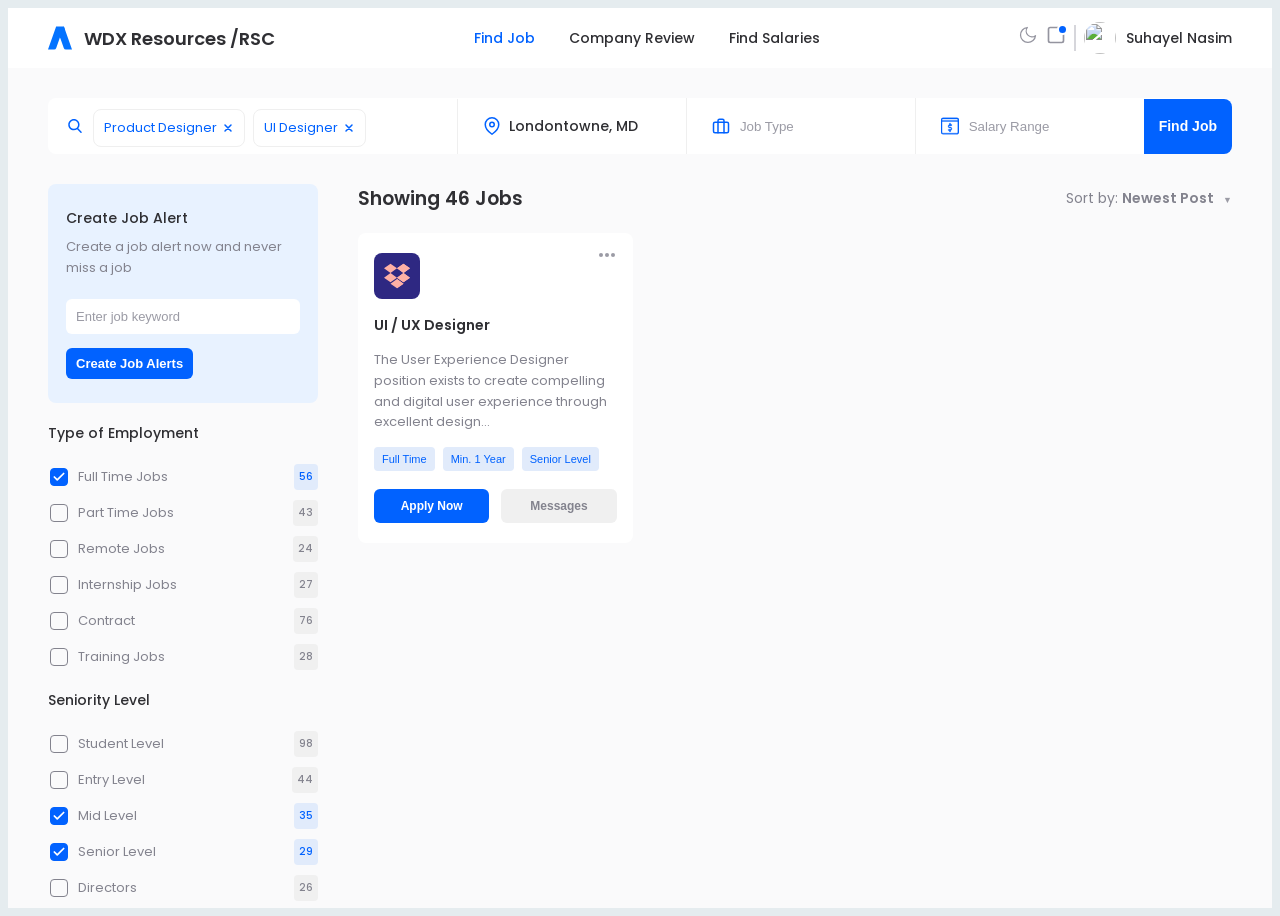
==== commit 0f46db0a: "html has been updated" ====
--- a/resources/resources.html
+++ b/resources/resources.html
@@ -11,7 +11,11 @@
 
 <body>
   <div class="job">
+
+    <!--header-->
     <div class="header">
+
+      <!--logo-->
       <div class="logo">
         <svg xmlns="http://www.w3.org/2000/svg" viewBox="0 0 512 512">
           <path xmlns="http://www.w3.org/2000/svg"
@@ -25,11 +29,15 @@
         </svg>
         WDX Resources /RSC
       </div>
+
+      <!-- Secondary menu-->
       <div class="header-menu">
         <a href="#" class="active">Find Job</a>
         <a href="#">Company Review</a>
         <a href="#">Find Salaries</a>
       </div>
+
+      <!--user setting-->   
       <div class="user-settings">
         <div class="dark-light">
           <svg viewBox="0 0 24 24" stroke="currentColor" stroke-width="1.5" fill="none" stroke-linecap="round"
@@ -48,8 +56,14 @@
         <div class="user-name">Suhayel Nasim</div>
       </div>
     </div>
+
+      <!--main area-->
     <div class="wrapper">
+
+      <!--search area-->
       <div class="search-menu">
+
+        <!--search option-->
         <div class="search-bar">
           <input type="text" class="search-box" autofocus />
           <div class="search item">Product Designer
@@ -99,7 +113,11 @@
         </div>
         <button class="search-button">Find Job</button>
       </div>
+
+      <!--Card Listing--> 
       <div class="main-container">
+
+        <!--SideBar-->
         <div class="search-type">
           <div class="alert">
             <div class="alert-title">Create Job Alert</div>
@@ -107,6 +125,7 @@
             <input type="text" placeholder="Enter job keyword">
             <button class="search-buttons">Create Job Alerts</button>
           </div>
+
           <div class="job-time">
             <div class="job-time-title">Type of Employment</div>
             <div class="job-wrapper">
@@ -218,12 +237,15 @@
             </div>
           </div>
         </div>
+        <!--Cards container-->
         <div class="searched-jobs">
           <div class="searched-bar">
             <div class="searched-show">Showing 46 Jobs</div>
             <div class="searched-sort">Sort by: <span class="post-time">Newest Post </span><span
                 class="menu-icon">▼</span></div>
           </div>
+
+          <!--Cards-->
           <div class="job-cards">
             <div class="job-card">
               <div class="job-card-header">
@@ -254,209 +276,10 @@
                 <button class="search-buttons card-buttons-msg">Messages</button>
               </div>
             </div>
-            <div class="job-card">
-              <div class="job-card-header">
-                <svg xmlns="http://www.w3.org/2000/svg" viewBox="0 0 32 32" style="background-color:#f76754">
-                  <path xmlns="http://www.w3.org/2000/svg" d="M0 .5h4.2v23H0z" fill="#042b48" data-original="#212121" />
-                  <path xmlns="http://www.w3.org/2000/svg" d="M15.4.5a8.6 8.6 0 100 17.2 8.6 8.6 0 000-17.2z"
-                    fill="#fefefe" data-original="#f4511e" />
-                </svg>
-                <div class="menu-dot"></div>
-              </div>
-              <div class="job-card-title">Sr. Product Designer</div>
-              <div class="job-card-subtitle">
-                The User Experience Designer position exists to create compelling and digital user experience through
-                excellent design...
-              </div>
-              <div class="job-detail-buttons">
-                <button class="search-buttons detail-button">Full Time</button>
-                <button class="search-buttons detail-button">Min. 1 Year</button>
-                <button class="search-buttons detail-button">Senior Level</button>
-              </div>
-              <div class="job-card-buttons">
-                <button class="search-buttons card-buttons">Apply Now</button>
-                <button class="search-buttons card-buttons-msg">Messages</button>
-              </div>
-            </div>
-            <div class="job-card">
-              <div class="job-card-header">
-                <svg xmlns="http://www.w3.org/2000/svg" viewBox="0 0 512 512" fill="#fff"
-                  style="background-color:#55acee">
-                  <path
-                    d="M512 97.2c-19 8.4-39.3 14-60.5 16.6 21.8-13 38.4-33.4 46.2-58a209.8 209.8 0 01-66.6 25.4A105 105 0 00249.5 153c0 8.3.8 16.3 2.5 24A297.1 297.1 0 0135.6 67 105.1 105.1 0 0068 207.4c-16.9-.3-33.4-5.2-47.4-12.9v1.1c0 51 36.4 93.4 84 103.2-8.5 2.3-17.8 3.4-27.4 3.4-6.8 0-13.5-.3-20-1.8a106 106 0 0098.2 73.2A211 211 0 010 416.9 295.5 295.5 0 00161 464c193.2 0 298.8-160 298.8-298.7 0-4.6-.2-9.1-.4-13.6A209.4 209.4 0 00512 97.2z" />
-                </svg>
-                <div class="menu-dot"></div>
-              </div>
-              <div class="job-card-title">User Experience Designer</div>
-              <div class="job-card-subtitle">
-                The User Experience Designer position exists to create compelling and digital user experience through
-                excellent design...
-              </div>
-              <div class="job-detail-buttons">
-                <button class="search-buttons detail-button">Full Time</button>
-                <button class="search-buttons detail-button">Min. 1 Year</button>
-                <button class="search-buttons detail-button">Senior Level</button>
-              </div>
-              <div class="job-card-buttons">
-                <button class="search-buttons card-buttons">Apply Now</button>
-                <button class="search-buttons card-buttons-msg">Messages</button>
-              </div>
-            </div>
-            <div class="job-card">
-              <div class="job-card-header">
-                <svg viewBox="0 0 24 24" xmlns="http://www.w3.org/2000/svg" fill="#fff"
-                  style="background-color:#1e1f26">
-                  <path
-                    d="M24 7.6c0-.3 0-.5-.4-.6C12.2.2 12.4-.3 11.6 0 3 5.5.6 6.7.2 7.1c-.3.3-.2.8-.2 8.3 0 .9 7.7 5.5 11.5 8.4.4.3.8.2 1 0 11.2-8 11.5-7.6 11.5-8.4V7.6zm-1.5 6.5l-3.9-2.4L22.5 9zm-5.3-3.2l-4.5-2.7V2L22 7.6zM12 14.5l-3.9-2.7L12 9.5l3.9 2.3zm-.8-12.4v6L6.8 11 2.1 7.6zm-5.8 9.6l-3.9 2.4V9zm1.3 1l4.5 3.1v6l-9-6.3zm6 9.1v-6l4.6-3.1 4.6 2.8z" />
-                </svg>
-                <div class="menu-dot"></div>
-              </div>
-              <div class="job-card-title">Product Designer</div>
-              <div class="job-card-subtitle">
-                The User Experience Designer position exists to create compelling and digital user experience through
-                excellent design...
-              </div>
-              <div class="job-detail-buttons">
-                <button class="search-buttons detail-button">Full Time</button>
-                <button class="search-buttons detail-button">Min. 1 Year</button>
-                <button class="search-buttons detail-button">Senior Level</button>
-              </div>
-              <div class="job-card-buttons">
-                <button class="search-buttons card-buttons">Apply Now</button>
-                <button class="search-buttons card-buttons-msg">Messages</button>
-              </div>
-            </div>
-            <div class="job-card">
-              <div class="job-card-header">
-                <svg viewBox="0 0 24 24" xmlns="http://www.w3.org/2000/svg" style="background-color:#ffe80f">
-                  <path d="M9.5 9.3l-.7 2h1.4z" />
-                  <path
-                    d="M12 1C5.4 1 0 5.2 0 10.4c0 3.4 2.2 6.3 5.6 8-1.3 4.4-1.3 4.4-1 4.6.2.1.5 0 5.3-3.4l2.1.2c6.6 0 12-4.2 12-9.4S18.6 1 12 1zM6 13c0 .4-.3.7-.6.7s-.7-.3-.7-.7V9H3.6c-.4 0-.7-.4-.7-.7s.3-.7.7-.7H7c.4 0 .7.3.7.7s-.3.6-.7.6h-1zm5.4.7c-.7 0-.6-.6-.9-1.2h-2c-.4.6-.3 1.2-1 1.2s-.8-.4-.6-1.1l1.6-4.3a1 1 0 011-.7c.4 0 .8.3.9.7 1 3.4 2.6 5.4 1 5.4zm4-.1h-2.2c-1.2 0-.5-1.6-.7-5.3 0-.4.3-.7.7-.7s.7.3.7.7v4h1.5c.3 0 .6.3.6.6 0 .4-.3.7-.6.7zm5.4-.5l-.3.4c-1 .7-1.6-1.4-2.6-2.3l-.2.3V13c0 .4-.3.7-.7.7a.7.7 0 01-.7-.7V8.3a.7.7 0 011.4 0v1.5c1.3-1 2-2.7 2.8-2 .8.9-.9 1.6-1.5 2.5 1.6 2.2 1.9 2.3 1.8 2.8z" />
-                </svg>
-                <div class="menu-dot"></div>
-              </div>
-              <div class="job-card-title">UI / UX Designer</div>
-              <div class="job-card-subtitle">
-                The User Experience Designer position exists to create compelling and digital user experience through
-                excellent design...
-              </div>
-              <div class="job-detail-buttons">
-                <button class="search-buttons detail-button">Full Time</button>
-                <button class="search-buttons detail-button">Min. 1 Year</button>
-                <button class="search-buttons detail-button">Senior Level</button>
-              </div>
-              <div class="job-card-buttons">
-                <button class="search-buttons card-buttons">Apply Now</button>
-                <button class="search-buttons card-buttons-msg">Messages</button>
-              </div>
-            </div>
-            <div class="job-card">
-              <div class="job-card-header">
-                <svg viewBox="0 0 24 24" xmlns="http://www.w3.org/2000/svg" style="background-color: #fe5b5f">
-                  <path
-                    d="M12 20.6c-1.4 1.5-3.1 3-5.1 3.3-2 .8-5.9-1.3-5.9-5 0-2.5 3.2-8 6.6-15.1C8.5 1.9 9.4 0 12 0c2.6 0 3.5 1.8 4.6 4C23 17 23 17.7 23 19c0 4.4-5.5 8-11 1.7zm9.5-1.7c0-2-6.4-14.4-6.5-14.5-.9-1.9-1.4-2.9-3-2.9-1.8 0-2.3 1.5-3.2 3.2C2.5 17.2 2.5 18 2.5 19c0 3 3.7 6 8.5.6-2-2.6-3-4.8-3-6.6 0-2.7 2-4.2 4-4.2s4 1.5 4 4.2c0 1.8-1 4-3 6.6 4.6 5.2 8.5 2.5 8.5-.6zM12 10.2c-1.2 0-2.5.9-2.5 2.7 0 1.4.9 3.3 2.5 5.4 1.6-2.1 2.5-4 2.5-5.4 0-1.8-1.3-2.7-2.5-2.7z"
-                    fill="#fff" />
-                </svg>
-                <div class="menu-dot"></div>
-              </div>
-              <div class="job-card-title">UI Developer</div>
-              <div class="job-card-subtitle">
-                The User Experience Designer position exists to create compelling and digital user experience through
-                excellent design...
-              </div>
-              <div class="job-detail-buttons">
-                <button class="search-buttons detail-button">Full Time</button>
-                <button class="search-buttons detail-button">Min. 1 Year</button>
-                <button class="search-buttons detail-button">Senior Level</button>
-              </div>
-              <div class="job-card-buttons">
-                <button class="search-buttons card-buttons">Apply Now</button>
-                <button class="search-buttons card-buttons-msg">Messages</button>
-              </div>
-            </div>
-            <div class="job-card">
-              <div class="job-card-header">
-                <svg viewBox="0 0 24 24" xmlns="http://www.w3.org/2000/svg" style="background-color: #5c6bc0">
-                  <g fill="#fff">
-                    <path
-                      d="M3.6 21.2h14.2l-.6-2.2 5.8 5V2.5C23 1 21.8 0 20.4 0H3.6A2.6 2.6 0 001 2.5v16.2c0 1.4 1.2 2.5 2.6 2.5zM14 5.7zM6.5 7C8.3 5.6 10 5.7 10 5.7l.2.1c-2.3.6-3.3 1.6-3.3 1.6.1 0 4.6-2.7 10.1 0 0 0-1-1-3.1-1.5l.2-.2c.3 0 1.8 0 3.5 1.3 0 0 1.8 3.1 1.8 7 0 0-1.1 1.6-4 1.7l-.7-1a4 4 0 002.2-1.4c-3.2 2-6 1.7-9.3.3h-.1l-.4-.2s.6 1 2.2 1.4l-.8 1c-2.8 0-3.8-1.8-3.8-1.8 0-3.9 1.8-7 1.8-7z" />
-                    <path
-                      d="M14.3 12.8c.7 0 1.3-.6 1.3-1.4 0-.7-.6-1.3-1.3-1.3a1.3 1.3 0 000 2.7zM9.7 12.8c.7 0 1.3-.6 1.3-1.4 0-.7-.6-1.3-1.3-1.3a1.3 1.3 0 000 2.7z" />
-                  </g>
-                </svg>
-                <div class="menu-dot"></div>
-              </div>
-              <div class="job-card-title">User Interface Designer</div>
-              <div class="job-card-subtitle">
-                The User Experience Designer position exists to create compelling and digital user experience through
-                excellent design...
-              </div>
-              <div class="job-detail-buttons">
-                <button class="search-buttons detail-button">Full Time</button>
-                <button class="search-buttons detail-button">Min. 1 Year</button>
-                <button class="search-buttons detail-button">Senior Level</button>
-              </div>
-              <div class="job-card-buttons">
-                <button class="search-buttons card-buttons">Apply Now</button>
-                <button class="search-buttons card-buttons-msg">Messages</button>
-              </div>
-            </div>
-            <div class="job-card">
-              <div class="job-card-header">
-                <svg viewBox="0 0 24 24" xmlns="http://www.w3.org/2000/svg" fill="#fff"
-                  style="background-color:#ea4c88">
-                  <path
-                    d="M16.4 23.2C28.6 18.2 25.2 0 12 0a12 12 0 104.4 23.2zM5.3 20c.8-1.5 3.6-5.5 8.3-7 1 2.6 1.7 5.5 1.7 8.8-3.5 1.2-7.3.4-10-1.8zm11.5 1.2a27 27 0 00-1.7-8.4c2-.4 4.5-.2 7.2 1-.6 3.2-2.6 6-5.5 7.4zm5.7-9c-3-1.1-5.7-1.3-8-.8a28 28 0 00-1.1-2.3 20 20 0 006.5-4c1.7 1.9 2.7 4.3 2.6 7zM18.9 4c-.9.8-2.9 2.4-6.3 3.8A28 28 0 008 2.3C11.6.8 15.8 1.4 19 4zM6.6 3c.8.7 2.7 2.5 4.5 5.3a33 33 0 01-9.4 1.5c.6-3 2.4-5.4 4.9-6.9zm-5 8.3c4.2-.1 7.6-.8 10.3-1.7l1.1 2.1A17.4 17.4 0 004.2 19c-1.8-2-2.8-4.7-2.7-7.6z" />
-                </svg>
-                <div class="menu-dot"></div>
-              </div>
-              <div class="job-card-title">UI / UX Designer</div>
-              <div class="job-card-subtitle">
-                The User Experience Designer position exists to create compelling and digital user experience through
-                excellent design...
-              </div>
-              <div class="job-detail-buttons">
-                <button class="search-buttons detail-button">Full Time</button>
-                <button class="search-buttons detail-button">Min. 1 Year</button>
-                <button class="search-buttons detail-button">Senior Level</button>
-              </div>
-              <div class="job-card-buttons">
-                <button class="search-buttons card-buttons">Apply Now</button>
-                <button class="search-buttons card-buttons-msg">Messages</button>
-              </div>
-            </div>
-            <div class="job-card">
-              <div class="job-card-header">
-                <svg xmlns="http://www.w3.org/2000/svg" viewBox="0 0 512 512">
-                  <path
-                    d="M113.5 309.4L95.6 376l-65 1.4A254.9 254.9 0 010 256c0-42.5 10.3-82.5 28.6-117.7l58 10.6 25.4 57.6a152.2 152.2 0 001.5 103z"
-                    fill="#fbbb00" />
-                  <path
-                    d="M507.5 208.2a256.3 256.3 0 01-91.2 247.4l-73-3.7-10.4-64.5c29.9-17.6 53.3-45 65.6-78H261.6V208.3h246z"
-                    fill="#518ef8" />
-                  <path d="M416.3 455.6a256 256 0 01-385.8-78.3l83-67.9a152.2 152.2 0 00219.4 78l83.4 68.2z"
-                    fill="#28b446" />
-                  <path d="M419.4 59l-83 67.8A152.3 152.3 0 00112 206.5l-83.4-68.2a256 256 0 01390.8-79.4z"
-                    fill="#f14336" />
-                </svg>
-                <div class="menu-dot"></div>
-              </div>
-              <div class="job-card-title">UX Designer</div>
-              <div class="job-card-subtitle">
-                The User Experience Designer position exists to create compelling and digital user experience through
-                excellent design...
-              </div>
-              <div class="job-detail-buttons">
-                <button class="search-buttons detail-button">Full Time</button>
-                <button class="search-buttons detail-button">Min. 1 Year</button>
-                <button class="search-buttons detail-button">Senior Level</button>
-              </div>
-              <div class="job-card-buttons">
-                <button class="search-buttons card-buttons">Apply Now</button>
-                <button class="search-buttons card-buttons-msg">Messages</button>
-              </div>
-            </div>
-          </div>
+          
+          </div>
+
+          <!--Single card view-->
           <div class="job-overview">
             <div class="job-overview-cards">
               <div class="job-overview-card">
--- a/resources/resources.css
+++ b/resources/resources.css
@@ -0,0 +1,1003 @@
+@import url("https://fonts.googleapis.com/css2?family=Poppins:wght@200;300;400;500;600;700&display=swap");
+* {
+  outline: none;
+  box-sizing: border-box;
+}
+
+:root {
+  --body-bg-color: #e5ecef;
+  --theme-bg-color: #fafafb;
+  --body-font: "Poppins", sans-serif;
+  --body-color: #2f2f33;
+  --active-color: #0162ff;
+  --active-light-color: #e1ebfb;
+  --header-bg-color: #fff;
+  --search-border-color: #efefef;
+  --border-color: #d8d8d8;
+  --alert-bg-color: #e8f2ff;
+  --subtitle-color: #83838e;
+  --inactive-color: #f0f0f0;
+  --placeholder-color: #9b9ba5;
+  --time-button: #fc5757;
+  --level-button: #5052d5;
+  --button-color: #fff;
+}
+
+.dark-mode {
+  --body-bg-color: #1d1d1d;
+  --theme-bg-color: #13131a;
+  --header-bg-color: #1c1c24;
+  --alert-bg-color: #292932;
+  --body-color: #fff;
+  --inactive-color: #292932;
+  --time-button: #fff;
+  --level-button: #fff;
+  --active-light-color: #263d63;
+  --border-color: #26262f;
+  --search-border-color: #26262f;
+}
+
+::-moz-placeholder {
+  color: var(--placeholder-color);
+}
+
+:-ms-input-placeholder {
+  color: var(--placeholder-color);
+}
+
+::placeholder {
+  color: var(--placeholder-color);
+}
+
+.debug{border: 2px solid red;}
+img {
+  max-width: 100%;
+}
+
+html {
+  box-sizing: border-box;
+  -webkit-font-smoothing: antialiased;
+}
+
+body {
+  background-color: var(--body-bg-color);
+  font-family: var(--body-font);
+  font-size: 15px;
+  color: var(--body-color);
+}
+
+.dark-light svg {
+  margin-right: 8px;
+  width: 22px;
+  cursor: pointer;
+  fill: transparent;
+  transition: 0.5s;
+}
+
+.dark-mode .dark-light svg {
+  fill: #ffce45;
+  stroke: #ffce45;
+}
+.dark-mode .job-card svg {
+  box-shadow: none;
+}
+.dark-mode .search.item {
+  color: var(--body-color);
+  border-color: var(--body-color);
+}
+.dark-mode .search-location svg,
+.dark-mode .search-job svg,
+.dark-mode .search-salary svg {
+  color: var(--body-color);
+}
+.dark-mode .detail-button {
+  background-color: var(--inactive-color);
+  color: var(--subtitle-color);
+}
+
+.job {
+  display: flex;
+  flex-direction: column;
+  max-width: 1400px;
+  height: 100vh;
+  margin: 0 auto;
+  overflow: hidden;
+  background-color: var(--theme-bg-color);
+}
+
+.logo {
+  display: flex;
+  align-items: center;
+  font-weight: 600;
+  font-size: 18px;
+  cursor: pointer;
+}
+.logo svg {
+  width: 24px;
+  margin-right: 12px;
+}
+
+.header {
+  display: flex;
+  align-items: center;
+  transition: box-shadow 0.3s;
+  flex-shrink: 0;
+  padding: 0 40px;
+  white-space: nowrap;
+  background-color: var(--header-bg-color);
+  height: 60px;
+  width: 100%;
+  font-size: 14px;
+  justify-content: space-between;
+}
+.header-menu a {
+  text-decoration: none;
+  color: var(--body-color);
+  font-weight: 500;
+}
+.header-menu a:hover {
+  color: var(--active-color);
+}
+.header-menu a:not(:first-child) {
+  margin-left: 30px;
+}
+.header-menu a.active {
+  color: var(--active-color);
+}
+
+.user-settings {
+  display: flex;
+  align-items: center;
+  font-weight: 500;
+}
+.user-settings svg {
+  width: 20px;
+  color: #94949f;
+}
+
+.user-menu {
+  position: relative;
+  margin-right: 8px;
+  padding-right: 8px;
+  border-right: 2px solid #d6d6db;
+}
+.user-menu:before {
+  position: absolute;
+  content: "";
+  width: 7px;
+  height: 7px;
+  border-radius: 50%;
+  border: 2px solid var(--header-bg-color);
+  right: 6px;
+  top: -1px;
+  background-color: var(--active-color);
+}
+
+.user-profile {
+  width: 32px;
+  height: 32px;
+  border-radius: 50%;
+  -o-object-fit: cover;
+     object-fit: cover;
+  margin-right: 10px;
+}
+
+.wrapper {
+  width: 100%;
+  display: flex;
+  flex-direction: column;
+  flex-grow: 1;
+  scroll-behavior: smooth;
+  padding: 30px 40px;
+  overflow: auto;
+}
+
+.search-menu {
+  height: 56px;
+  white-space: nowrap;
+  display: flex;
+  flex-shrink: 0;
+  align-items: center;
+  background-color: var(--header-bg-color);
+  border-radius: 8px;
+  width: 100%;
+  padding-left: 20px;
+}
+.search-menu div:not(:last-of-type) {
+  border-right: 1px solid var(--search-border-color);
+}
+
+.search-bar {
+  height: 55px;
+  width: 100%;
+  position: relative;
+}
+.search-bar input {
+  width: 100%;
+  height: 100%;
+  display: block;
+  background-color: transparent;
+  border: none;
+  background-image: url("data:image/svg+xml;charset=UTF-8,%3csvg xmlns='http://www.w3.org/2000/svg' viewBox='0 0 56.966 56.966' fill='%230162ff'%3e%3cpath d='M55.146 51.887L41.588 37.786A22.926 22.926 0 0046.984 23c0-12.682-10.318-23-23-23s-23 10.318-23 23 10.318 23 23 23c4.761 0 9.298-1.436 13.177-4.162l13.661 14.208c.571.593 1.339.92 2.162.92.779 0 1.518-.297 2.079-.837a3.004 3.004 0 00.083-4.242zM23.984 6c9.374 0 17 7.626 17 17s-7.626 17-17 17-17-7.626-17-17 7.626-17 17-17z'/%3e%3c/svg%3e");
+  background-repeat: no-repeat;
+  background-size: 14px;
+  background-position: 0 50%;
+  padding: 0 25px 0 305px;
+}
+
+.search-location,
+.search-job,
+.search-salary {
+  display: flex;
+  align-items: center;
+  width: 50%;
+  font-size: 14px;
+  font-weight: 500;
+  padding: 0 25px;
+  height: 100%;
+}
+.search-location input,
+.search-job input,
+.search-salary input {
+  width: 100%;
+  height: 100%;
+  display: block;
+  background-color: transparent;
+  border: none;
+}
+.search-location svg,
+.search-job svg,
+.search-salary svg {
+  margin-right: 8px;
+  width: 18px;
+  color: var(--active-color);
+  flex-shrink: 0;
+}
+
+.search-button {
+  background-color: var(--active-color);
+  height: 55px;
+  border: none;
+  font-weight: 600;
+  font-size: 14px;
+  padding: 0 15px;
+  border-radius: 0 8px 8px 0;
+  color: var(--button-color);
+  cursor: pointer;
+  margin-left: auto;
+}
+
+.search.item {
+  position: absolute;
+  top: 10px;
+  left: 25px;
+  font-size: 13px;
+  color: var(--active-color);
+  border: 1px solid var(--search-border-color);
+  padding: 8px 10px;
+  border-radius: 8px;
+  display: flex;
+  align-items: center;
+}
+.search.item svg {
+  width: 12px;
+  margin-left: 5px;
+}
+.search.item:last-child {
+  left: 185px;
+}
+
+.main-container {
+  display: flex;
+  flex-grow: 1;
+  padding-top: 30px;
+}
+
+.search-type {
+  width: 270px;
+  display: flex;
+  flex-direction: column;
+  height: 100%;
+  flex-shrink: 0;
+}
+
+.alert {
+  background-color: var(--alert-bg-color);
+  padding: 24px 18px;
+  border-radius: 8px;
+}
+.alert-title {
+  font-size: 14px;
+  font-weight: 500;
+  margin-bottom: 8px;
+}
+.alert-subtitle {
+  font-size: 13px;
+  color: var(--subtitle-color);
+  line-height: 1.6em;
+  margin-bottom: 20px;
+}
+.alert input {
+  width: 100%;
+  padding: 10px;
+  display: block;
+  border-radius: 6px;
+  background-color: var(--header-bg-color);
+  border: none;
+  font-size: 13px;
+}
+
+.search-buttons {
+  border: none;
+  color: var(--button-color);
+  background-color: var(--active-color);
+  padding: 8px 10px;
+  border-radius: 6px;
+  font-size: 13px;
+  font-weight: 600;
+  margin-top: 14px;
+}
+
+.job-wrapper {
+  padding-top: 20px;
+}
+
+.job-time {
+  padding-top: 20px;
+}
+.job-time-title {
+  font-size: 14px;
+  font-weight: 500;
+}
+
+.type-container {
+  display: flex;
+  align-items: center;
+  color: var(--subtitle-color);
+  font-size: 13px;
+}
+.type-container label {
+  margin-left: 2px;
+  display: flex;
+  align-items: center;
+  cursor: pointer;
+}
+.type-container + .type-container {
+  margin-top: 10px;
+}
+
+.job-number {
+  margin-left: auto;
+  background-color: var(--inactive-color);
+  color: var(--subtitle-color);
+  font-size: 10px;
+  font-weight: 500;
+  padding: 5px;
+  border-radius: 4px;
+}
+
+.job-style {
+  display: none;
+}
+
+.job-style + label:before {
+  content: "";
+  margin-right: 10px;
+  width: 16px;
+  height: 16px;
+  border: 1px solid var(--subtitle-color);
+  border-radius: 4px;
+  cursor: pointer;
+}
+
+.job-style:checked + label:before {
+  background-color: var(--active-color);
+  border-color: var(--active-color);
+  background-image: url("data:image/svg+xml;charset=UTF-8,%3csvg xmlns='http://www.w3.org/2000/svg' width='24' height='24' viewBox='0 0 24 24' fill='none' stroke='%23fff' stroke-width='3' stroke-linecap='round' stroke-linejoin='round' class='feather feather-check'%3e%3cpath d='M20 6L9 17l-5-5'/%3e%3c/svg%3e");
+  background-position: 50%;
+  background-size: 14px;
+  background-repeat: no-repeat;
+}
+
+.job-style:checked + label + span {
+  background-color: var(--active-light-color);
+  color: var(--active-color);
+}
+
+.searched-jobs {
+  display: flex;
+  flex-direction: column;
+  flex-grow: 1;
+  padding-left: 40px;
+}
+
+@-webkit-keyframes slideY {
+  0% {
+    opacity: 0;
+    transform: translateY(200px);
+  }
+}
+
+@keyframes slideY {
+  0% {
+    opacity: 0;
+    transform: translateY(200px);
+  }
+}
+.searched-bar {
+  display: flex;
+  align-items: center;
+  justify-content: space-between;
+  -webkit-animation: slideY 0.6s both;
+          animation: slideY 0.6s both;
+}
+.searched-show {
+  font-size: 19px;
+  font-weight: 600;
+}
+.searched-sort {
+  font-size: 14px;
+  color: var(--subtitle-color);
+}
+.searched-sort .post-time {
+  font-weight: 600;
+  color: var(--subtitle-color);
+}
+.searched-sort .menu-icon {
+  font-size: 9px;
+  color: var(--placeholder-color);
+  margin-left: 6px;
+}
+
+.job-cards {
+  padding-top: 20px;
+  display: grid;
+  grid-template-columns: repeat(3, 1fr);
+  grid-column-gap: 25px;
+  grid-row-gap: 25px;
+  -webkit-animation: slideY 0.6s both;
+          animation: slideY 0.6s both;
+}
+@media screen and (max-width: 1212px) {
+  .job-cards {
+    grid-template-columns: repeat(2, 1fr);
+  }
+}
+@media screen and (max-width: 930px) {
+  .job-cards {
+    grid-template-columns: repeat(1, 1fr);
+  }
+}
+
+.job-card {
+  padding: 20px 16px;
+  background-color: var(--header-bg-color);
+  border-radius: 8px;
+  cursor: pointer;
+  transition: 0.2s;
+}
+.job-card:hover {
+  transform: scale(1.02);
+}
+.job-card svg {
+  width: 46px;
+  padding: 10px;
+  border-radius: 8px;
+}
+.job-card-title {
+  font-weight: 600;
+  margin-top: 16px;
+  font-size: 14px;
+}
+.job-card-subtitle {
+  color: var(--subtitle-color);
+  font-size: 13px;
+  margin-top: 14px;
+  line-height: 1.6em;
+}
+.job-card-header {
+  display: flex;
+  align-items: flex-start;
+}
+
+.overview-card:hover {
+  background: #2b2ecf;
+  transition: none;
+  transform: scale(1);
+}
+.overview-card:hover svg {
+  box-shadow: none;
+}
+.overview-card:hover .job-overview-buttons .search-buttons.time-button,
+.overview-card:hover .job-overview-buttons .search-buttons.level-button {
+  background-color: #575ad8;
+  color: #fff;
+}
+.overview-card:hover .job-card-title,
+.overview-card:hover .job-stat {
+  color: #fff;
+}
+.overview-card:hover .job-card-subtitle,
+.overview-card:hover .job-day {
+  color: #dedede;
+}
+.overview-card:hover .overview-wrapper .heart {
+  color: #fff;
+  border-color: #fff;
+}
+.overview-card:hover .overview-wrapper .heart:hover {
+  fill: red;
+  stroke: red;
+  transform: scale(1.1);
+}
+
+.detail-button {
+  background-color: var(--active-light-color);
+  color: var(--active-color);
+  font-size: 11px;
+  font-weight: 500;
+  padding: 6px 8px;
+  border-radius: 4px;
+}
+.detail-button + .detail-button {
+  margin-left: 4px;
+}
+
+.job-card-buttons {
+  display: flex;
+  align-items: center;
+  justify-content: space-between;
+  width: 100%;
+  margin-top: 4px;
+}
+
+.card-buttons,
+.card-buttons-msg {
+  padding: 10px;
+  width: 100%;
+  font-size: 12px;
+  cursor: pointer;
+}
+
+.card-buttons {
+  margin-right: 12px;
+}
+.card-buttons-msg {
+  background-color: var(--inactive-color);
+  color: var(--subtitle-color);
+}
+
+.menu-dot {
+  background-color: var(--placeholder-color);
+  box-shadow: -6px 0 0 0 var(--placeholder-color), 6px 0 0 0 var(--placeholder-color);
+  width: 4px;
+  height: 4px;
+  border: 0;
+  padding: 0;
+  border-radius: 50%;
+  margin-left: auto;
+  margin-right: 8px;
+}
+
+.header-shadow {
+  box-shadow: 0 4px 20px rgba(88, 99, 148, 0.17);
+  z-index: 1;
+}
+
+@-webkit-keyframes slide {
+  0% {
+    opacity: 0;
+    transform: translateX(300px);
+  }
+}
+
+@keyframes slide {
+  0% {
+    opacity: 0;
+    transform: translateX(300px);
+  }
+}
+.job-overview {
+  display: flex;
+  flex-grow: 1;
+  display: none;
+  -webkit-animation: slide 0.6s both;
+          animation: slide 0.6s both;
+}
+.job-overview-cards {
+  display: flex;
+  flex-direction: column;
+  width: 330px;
+  height: 100%;
+  flex-shrink: 0;
+}
+.job-overview-card + .job-overview-card {
+  margin-top: 20px;
+}
+.job-overview-buttons {
+  display: flex;
+  align-items: center;
+  margin-top: 12px;
+}
+.job-overview-buttons .search-buttons {
+  background-color: var(--inactive-color);
+  font-size: 11px;
+  padding: 6px 8px;
+  margin-top: 0;
+  font-weight: 500;
+}
+.job-overview-buttons .search-buttons.time-button {
+  color: var(--time-button);
+  margin-right: 8px;
+}
+.job-overview-buttons .search-buttons.level-button {
+  color: var(--level-button);
+}
+.job-overview-buttons .job-stat {
+  color: var(--active-color);
+  font-size: 12px;
+  font-weight: 500;
+  margin-left: auto;
+}
+.job-overview-buttons .job-day {
+  color: var(--subtitle-color);
+  font-size: 12px;
+  margin-left: 8px;
+  font-weight: 500;
+}
+.job-overview .overview-wrapper {
+  display: flex;
+  align-items: center;
+}
+.job-overview .overview-wrapper svg:first-child {
+  width: 42px;
+  margin-right: 10px;
+}
+.job-overview .overview-wrapper .heart {
+  background: none;
+  box-shadow: none;
+  width: 24px;
+  padding: 4px;
+  color: var(--subtitle-color);
+  border: 1px solid var(--border-color);
+  margin-left: auto;
+  margin-bottom: auto;
+}
+
+.overview-detail .job-card-title,
+.overview-detail .job-card-subtitle {
+  margin-top: 4px;
+}
+.overview-detail .job-card-subtitle {
+  font-size: 12px;
+  font-weight: 500;
+}
+
+.job-explain {
+  background-color: var(--header-bg-color);
+  margin-left: 40px;
+  border-radius: 0 0 8px 8px;
+}
+
+.job-bg {
+  border-radius: 8px 8px 0 0;
+  -o-object-fit: cover;
+     object-fit: cover;
+  width: 100%;
+  height: 180px;
+  transition: 0.3s;
+  position: relative;
+}
+
+.job-logos {
+  margin-top: -30px;
+  position: relative;
+  margin-bottom: -36px;
+  padding: 0 20px;
+}
+.job-logos svg {
+  width: 66px;
+  padding: 12px;
+  background-color: #fff;
+  border-radius: 10px;
+  border: 4px solid var(--header-bg-color);
+}
+
+.job-title-wrapper {
+  display: flex;
+  align-items: center;
+}
+.job-title-wrapper .job-card-title {
+  font-size: 20px;
+  margin-top: 0;
+  font-weight: 600;
+}
+
+.job-action {
+  display: flex;
+  align-items: center;
+  margin-left: auto;
+}
+.job-action svg {
+  width: 32px;
+  border: 1px solid var(--border-color);
+  color: var(--subtitle-color);
+  border-radius: 8px;
+  padding: 6px;
+}
+.job-action svg + svg {
+  margin-left: 12px;
+}
+
+.job-explain-content {
+  padding: 50px 25px 30px;
+}
+
+.job-subtitle-wrapper {
+  display: flex;
+  align-items: center;
+  margin-top: 20px;
+}
+.job-subtitle-wrapper .posted {
+  margin-left: auto;
+}
+.job-subtitle-wrapper .company-name {
+  color: var(--active-color);
+  font-weight: 600;
+  font-size: 14px;
+}
+.job-subtitle-wrapper .comp-location,
+.job-subtitle-wrapper .posted {
+  color: var(--subtitle-color);
+  font-size: 12px;
+  font-weight: 500;
+}
+.job-subtitle-wrapper .comp-location {
+  position: relative;
+  margin-left: 10px;
+}
+.job-subtitle-wrapper .comp-location:before {
+  content: "";
+  width: 3px;
+  height: 3px;
+  border-radius: 50%;
+  background-color: var(--placeholder-color);
+  top: 49%;
+  left: -8px;
+  position: absolute;
+}
+.job-subtitle-wrapper .app-number {
+  color: var(--body-color);
+  position: relative;
+  margin-left: 12px;
+}
+.job-subtitle-wrapper .app-number:before {
+  content: "";
+  width: 3px;
+  height: 3px;
+  border-radius: 50%;
+  background-color: var(--placeholder-color);
+  top: 50%;
+  left: -7px;
+  position: absolute;
+}
+
+.explain-bar {
+  margin-top: 20px;
+  border: 1px solid var(--border-color);
+  border-radius: 8px;
+  display: flex;
+  height: 66px;
+  padding: 0 16px;
+  align-items: center;
+  justify-content: space-between;
+}
+.explain-title {
+  color: var(--subtitle-color);
+  font-size: 12px;
+  line-height: 40px;
+  white-space: nowrap;
+}
+.explain-subtitle {
+  font-size: 13px;
+  font-weight: 500;
+  margin-top: -2px;
+  white-space: nowrap;
+}
+.explain-contents {
+  height: 66px;
+}
+.explain-contents + .explain-contents {
+  border-left: 1px solid var(--border-color);
+  padding-left: 16px;
+}
+
+.overview-text {
+  margin-top: 30px;
+}
+.overview-text-header {
+  font-weight: 600;
+  margin-bottom: 25px;
+}
+.overview-text-subheader {
+  font-size: 13px;
+  line-height: 2em;
+}
+.overview-text-item {
+  font-size: 13px;
+  position: relative;
+  display: flex;
+}
+.overview-text-item + .overview-text-item {
+  margin-top: 20px;
+}
+.overview-text-item:before {
+  content: "";
+  border: 2px solid #61bcff;
+  border-radius: 50%;
+  height: 8px;
+  width: 8px;
+  margin-right: 8px;
+  flex-shrink: 0;
+}
+
+.detail-page .job-overview {
+  display: flex;
+}
+.detail-page .job-cards,
+.detail-page .searched-bar {
+  display: none;
+}
+@media screen and (max-width: 1300px) {
+  .detail-page .search-type {
+    display: none;
+  }
+  .detail-page .searched-jobs {
+    padding-left: 0;
+  }
+}
+
+@media screen and (max-width: 990px) {
+  .explain-contents, .explain-bar {
+    height: auto;
+  }
+
+  .explain-bar {
+    flex-wrap: wrap;
+    padding-bottom: 14px;
+  }
+
+  .explain-contents {
+    width: 50%;
+  }
+
+  .explain-contents + .explain-contents {
+    padding: 0;
+    border: 0;
+  }
+
+  .explain-contents:nth-child(2) ~ .explain-contents {
+    margin-top: 16px;
+    border-top: 1px solid var(--border-color);
+  }
+
+  .job-subtitle-wrapper {
+    flex-direction: column;
+    align-items: flex-start;
+  }
+
+  .job-subtitle-wrapper .posted {
+    margin-left: 0;
+    margin-top: 6px;
+  }
+}
+@media screen and (max-width: 930px) {
+  .search-job, .search-salary {
+    display: none;
+  }
+
+  .search-bar {
+    width: auto;
+  }
+}
+@media screen and (max-width: 760px) {
+  .detail-page .job-overview-cards {
+    display: none;
+  }
+
+  .user-name {
+    display: none;
+  }
+
+  .user-profile {
+    margin-right: 0;
+  }
+
+  .job-explain {
+    margin-left: 0;
+  }
+}
+@media screen and (max-width: 730px) {
+  .search-type {
+    display: none;
+  }
+
+  .searched-jobs {
+    padding-left: 0;
+  }
+
+  .search-menu div:not(:last-of-type) {
+    border: 0;
+  }
+
+  .job-cards {
+    grid-template-columns: repeat(2, 1fr);
+  }
+
+  .search-location {
+    display: none;
+  }
+}
+@media screen and (max-width: 620px) {
+  .job-cards {
+    grid-template-columns: repeat(1, 1fr);
+  }
+
+  .header-menu a:not(:first-child) {
+    margin-left: 10px;
+  }
+}
+@media screen and (max-width: 590px) {
+  .header-menu {
+    display: none;
+  }
+}
+@media screen and (max-width: 520px) {
+  .search.item {
+    display: none;
+  }
+
+  .search-bar {
+    flex-grow: 1;
+  }
+
+  .search-bar input {
+    padding: 0 0 0 30px;
+  }
+
+  .search-button {
+    margin-left: 16px;
+  }
+
+  .searched-bar {
+    flex-direction: column;
+    align-items: flex-start;
+  }
+
+  .searched-sort {
+    margin-top: 5px;
+  }
+
+  .main-container {
+    padding-top: 20px;
+  }
+}
+@media screen and (max-width: 380px) {
+  .explain-contents {
+    width: 100%;
+    margin: 0;
+  }
+
+  .explain-contents:nth-child(2) ~ .explain-contents {
+    margin: 0;
+    border: 0;
+  }
+
+  .wrapper {
+    padding: 20px;
+  }
+
+  .header {
+    padding: 0 20px;
+  }
+}
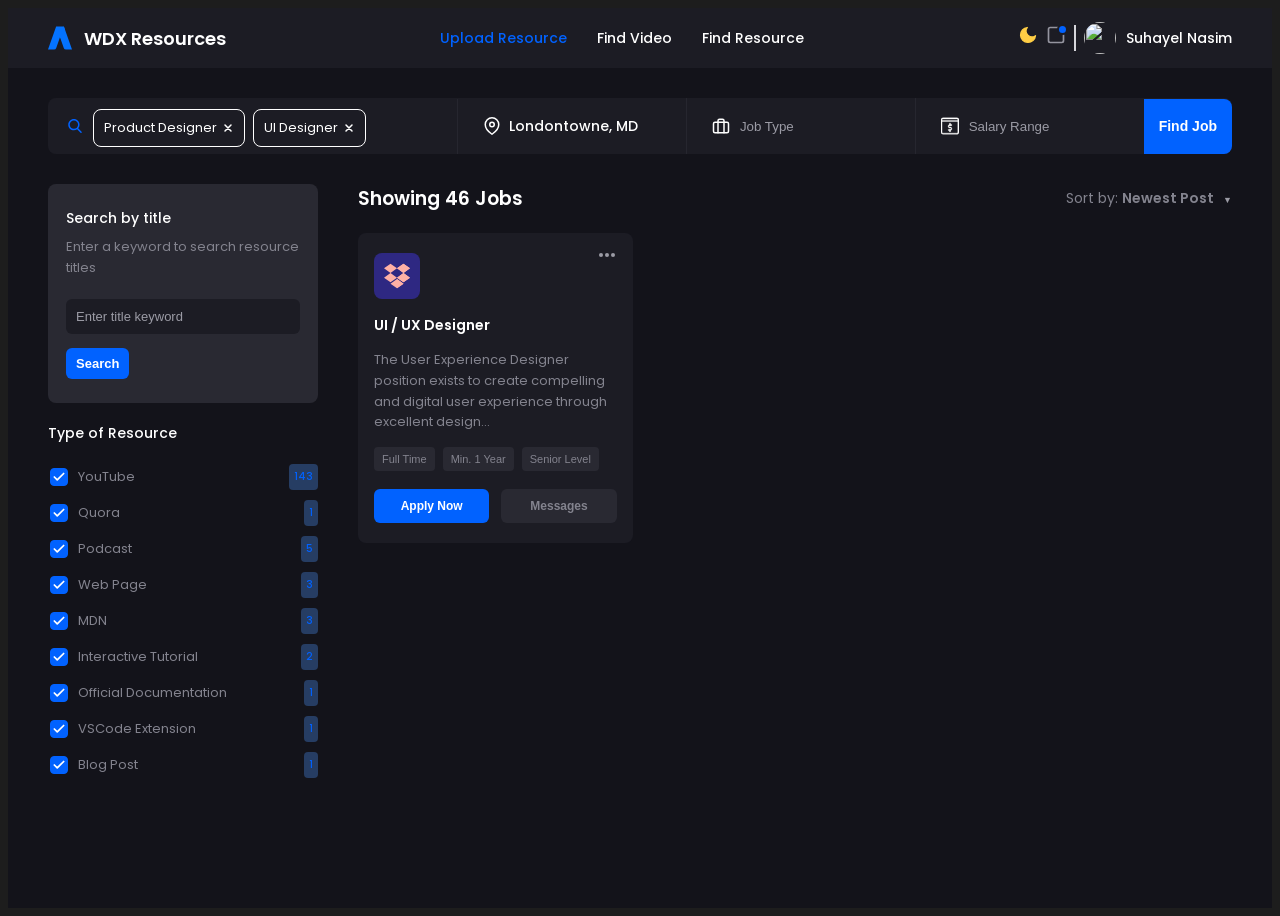
==== commit eed095c2: "Merge conflict çözüldü: resources.html ve resources.js" ====
--- a/resources/resources.html
+++ b/resources/resources.html
@@ -2,644 +2,503 @@
 <!DOCTYPE html>
 <html lang="en">
 
-<head>
-  <meta charset="UTF-8">
-  <meta name="viewport" content="width=device-width, initial-scale=1.0">
-  <title>WDX Resources</title>
-  <link rel="stylesheet" href="resources.css">
-</head>
-
-<body>
-  <div class="job">
-
-    <!--header-->
-    <div class="header">
-
-      <!--logo-->
-      <div class="logo">
-        <svg xmlns="http://www.w3.org/2000/svg" viewBox="0 0 512 512">
-          <path xmlns="http://www.w3.org/2000/svg"
-            d="M512 503.5H381.7a48 48 0 01-45.3-32.1L265 268.1l-9-25.5 2.7-124.6L338.2 8.5l23.5 67.1L512 503.5z"
-            fill="#0473ff" data-original="#28b446" />
-          <path xmlns="http://www.w3.org/2000/svg" fill="#0473ff" data-original="#219b38"
-            d="M361.7 75.6L265 268.1l-9-25.5 2.7-124.6L338.2 8.5z" />
-          <path xmlns="http://www.w3.org/2000/svg"
-            d="M338.2 8.5l-82.2 234-80.4 228.9a48 48 0 01-45.3 32.1H0l173.8-495h164.4z" fill="#0473ff"
-            data-original="#518ef8" />
-        </svg>
-        WDX Resources /RSC
-      </div>
-
-      <!-- Secondary menu-->
-      <div class="header-menu">
-        <a href="#" class="active">Find Job</a>
-        <a href="#">Company Review</a>
-        <a href="#">Find Salaries</a>
-      </div>
-
-      <!--user setting-->   
-      <div class="user-settings">
-        <div class="dark-light">
-          <svg viewBox="0 0 24 24" stroke="currentColor" stroke-width="1.5" fill="none" stroke-linecap="round"
-            stroke-linejoin="round">
-            <path d="M21 12.79A9 9 0 1111.21 3 7 7 0 0021 12.79z" />
-          </svg>
+  <head>
+    <meta charset="UTF-8">
+    <meta name="viewport" content="width=device-width, initial-scale=1.0">
+    <title>WDX Resources</title>
+    <link rel="stylesheet" href="resources.css">
+    <link rel="stylesheet" href="ui/searchMenu.css">
+    <!-- <link rel="stylesheet" href="ui/sidebar.css"> -->
+  </head>
+
+  <body>
+    <section class="job">
+
+      <!-- HEADER -->
+      <header class="header">
+
+        <!-- LOGO -->
+        <div class="logo"></div>
+
+        <!-- SECONDARY MENU -->
+        <nav class="header-menu"></nav>
+
+        <!-- USER SETTINGS -->
+        <nav class="user-settings"></nav>
+
+      </header>
+
+      <!-- MAIN AREA -->
+      <main class="wrapper">
+
+        <!-- SEARCH -->
+        <div class="search-menu">
+          <!-- <div class="search-bar">
+            <input type="text" class="search-box" autofocus />
+            <div class="search item">Product Designer
+              <svg xmlns="http://www.w3.org/2000/svg" viewBox="0 0 24 24" fill="none" stroke="currentColor"
+                stroke-width="3" stroke-linecap="round" stroke-linejoin="round" class="feather feather-x">
+                <path d="M18 6L6 18M6 6l12 12" />
+              </svg>
+            </div>
+            <div class="search item">UI Designer
+              <svg xmlns="http://www.w3.org/2000/svg" viewBox="0 0 24 24" fill="none" stroke="currentColor"
+                stroke-width="3" stroke-linecap="round" stroke-linejoin="round" class="feather feather-x">
+                <path d="M18 6L6 18M6 6l12 12" />
+              </svg>
+            </div>
+          </div>
+          <div class="search-location">
+            <svg xmlns="http://www.w3.org/2000/svg" viewBox="0 0 24 24" fill="none" stroke="currentColor" stroke-width="2"
+              stroke-linecap="round" stroke-linejoin="round" class="feather feather-map-pin">
+              <path d="M21 10c0 7-9 13-9 13s-9-6-9-13a9 9 0 0118 0z" />
+              <circle cx="12" cy="10" r="3" />
+            </svg>
+            Londontowne, MD
+          </div>
+          <div class="search-job">
+            <svg xmlns="http://www.w3.org/2000/svg" viewBox="0 0 24 24" fill="none" stroke="currentColor" stroke-width="2"
+              stroke-linecap="round" stroke-linejoin="round" class="feather feather-briefcase">
+              <rect x="2" y="7" width="20" height="14" rx="2" ry="2" />
+              <path d="M16 21V5a2 2 0 00-2-2h-4a2 2 0 00-2 2v16" />
+            </svg>
+            <input type="text" placeholder="Job Type">
+          </div>
+          <div class="search-salary">
+            <svg viewBox="0 0 24 24" xmlns="http://www.w3.org/2000/svg" stroke="currentColor" fill="currentColor"
+              stroke-width=".4">
+              <path
+                d="M12.6 18H9.8a.8.8 0 010-1.5h2.8a.9.9 0 000-1.8h-1.2a2.4 2.4 0 010-4.7h2.8a.8.8 0 010 1.5h-2.8a.9.9 0 000 1.8h1.2a2.4 2.4 0 010 4.7z"
+                stroke="currentColor" />
+              <path
+                d="M12 20a.8.8 0 01-.8-.8v-2a.8.8 0 011.6 0v2c0 .5-.4.8-.8.8zM12 11.5a.8.8 0 01-.8-.8v-2a.8.8 0 011.6 0v2c0 .5-.4.8-.8.8z"
+                stroke="currentColor" />
+              <path
+                d="M21.3 23H2.6A2.8 2.8 0 010 20.2V3.9C0 2.1 1.2 1 2.8 1h18.4C22.9 1 24 2.2 24 3.8v16.4c0 1.6-1.2 2.8-2.8 2.8zM2.6 2.5c-.6 0-1.2.6-1.2 1.3v16.4c0 .7.6 1.3 1.3 1.3h18.4c.7 0 1.3-.6 1.3-1.3V3.9c0-.7-.6-1.3-1.3-1.3z"
+                stroke="currentColor" />
+              <path d="M23.3 6H.6a.8.8 0 010-1.5h22.6a.8.8 0 010 1.5z" stroke="currentColor" />
+            </svg>
+            <input type="text" placeholder="Salary Range">
+          </div>
+          <button class="search-button">Find Job</button> -->
         </div>
-        <div class="user-menu">
-          <svg xmlns="http://www.w3.org/2000/svg" viewBox="0 0 24 24" fill="none" stroke="currentColor" stroke-width="2"
-            stroke-linecap="round" stroke-linejoin="round" class="feather feather-square">
-            <rect x="3" y="3" width="18" height="18" rx="2" ry="2" />
-          </svg>
-        </div>
-        <img class="user-profile"
-          src="https://s3-us-west-2.amazonaws.com/s.cdpn.io/3364143/download+%283%29+%281%29.png" alt="">
-        <div class="user-name">Suhayel Nasim</div>
-      </div>
-    </div>
-
-      <!--main area-->
-    <div class="wrapper">
-
-      <!--search area-->
-      <div class="search-menu">
-
-        <!--search option-->
-        <div class="search-bar">
-          <input type="text" class="search-box" autofocus />
-          <div class="search item">Product Designer
-            <svg xmlns="http://www.w3.org/2000/svg" viewBox="0 0 24 24" fill="none" stroke="currentColor"
-              stroke-width="3" stroke-linecap="round" stroke-linejoin="round" class="feather feather-x">
-              <path d="M18 6L6 18M6 6l12 12" />
-            </svg>
-          </div>
-          <div class="search item">UI Designer
-            <svg xmlns="http://www.w3.org/2000/svg" viewBox="0 0 24 24" fill="none" stroke="currentColor"
-              stroke-width="3" stroke-linecap="round" stroke-linejoin="round" class="feather feather-x">
-              <path d="M18 6L6 18M6 6l12 12" />
-            </svg>
-          </div>
-        </div>
-        <div class="search-location">
-          <svg xmlns="http://www.w3.org/2000/svg" viewBox="0 0 24 24" fill="none" stroke="currentColor" stroke-width="2"
-            stroke-linecap="round" stroke-linejoin="round" class="feather feather-map-pin">
-            <path d="M21 10c0 7-9 13-9 13s-9-6-9-13a9 9 0 0118 0z" />
-            <circle cx="12" cy="10" r="3" />
-          </svg>
-          Londontowne, MD
-        </div>
-        <div class="search-job">
-          <svg xmlns="http://www.w3.org/2000/svg" viewBox="0 0 24 24" fill="none" stroke="currentColor" stroke-width="2"
-            stroke-linecap="round" stroke-linejoin="round" class="feather feather-briefcase">
-            <rect x="2" y="7" width="20" height="14" rx="2" ry="2" />
-            <path d="M16 21V5a2 2 0 00-2-2h-4a2 2 0 00-2 2v16" />
-          </svg>
-          <input type="text" placeholder="Job Type">
-        </div>
-        <div class="search-salary">
-          <svg viewBox="0 0 24 24" xmlns="http://www.w3.org/2000/svg" stroke="currentColor" fill="currentColor"
-            stroke-width=".4">
-            <path
-              d="M12.6 18H9.8a.8.8 0 010-1.5h2.8a.9.9 0 000-1.8h-1.2a2.4 2.4 0 010-4.7h2.8a.8.8 0 010 1.5h-2.8a.9.9 0 000 1.8h1.2a2.4 2.4 0 010 4.7z"
-              stroke="currentColor" />
-            <path
-              d="M12 20a.8.8 0 01-.8-.8v-2a.8.8 0 011.6 0v2c0 .5-.4.8-.8.8zM12 11.5a.8.8 0 01-.8-.8v-2a.8.8 0 011.6 0v2c0 .5-.4.8-.8.8z"
-              stroke="currentColor" />
-            <path
-              d="M21.3 23H2.6A2.8 2.8 0 010 20.2V3.9C0 2.1 1.2 1 2.8 1h18.4C22.9 1 24 2.2 24 3.8v16.4c0 1.6-1.2 2.8-2.8 2.8zM2.6 2.5c-.6 0-1.2.6-1.2 1.3v16.4c0 .7.6 1.3 1.3 1.3h18.4c.7 0 1.3-.6 1.3-1.3V3.9c0-.7-.6-1.3-1.3-1.3z"
-              stroke="currentColor" />
-            <path d="M23.3 6H.6a.8.8 0 010-1.5h22.6a.8.8 0 010 1.5z" stroke="currentColor" />
-          </svg>
-          <input type="text" placeholder="Salary Range">
-        </div>
-        <button class="search-button">Find Job</button>
-      </div>
-
-      <!--Card Listing--> 
-      <div class="main-container">
-
-        <!--SideBar-->
-        <div class="search-type">
-          <div class="alert">
-            <div class="alert-title">Create Job Alert</div>
-            <div class="alert-subtitle">Create a job alert now and never miss a job</div>
-            <input type="text" placeholder="Enter job keyword">
-            <button class="search-buttons">Create Job Alerts</button>
-          </div>
-
-          <div class="job-time">
-            <div class="job-time-title">Type of Employment</div>
-            <div class="job-wrapper">
-              <div class="type-container">
-                <input type="checkbox" id="job1" class="job-style" checked>
-                <label for="job1">Full Time Jobs</label>
-                <span class="job-number">56</span>
+
+        <!-- CARD LISTING -->
+        <div class="main-container">
+
+          <!-- SIDEBAR -->
+          <aside class="search-type"></aside>
+
+          <!-- CARDS CONTAINER -->
+          <section class="searched-jobs">
+
+            <!-- SEARCH OPTIONS -->
+            <div class="searched-bar">
+              <div class="searched-show">Showing 46 Jobs</div>
+              <div class="searched-sort">Sort by: <span class="post-time">Newest Post </span><span
+                  class="menu-icon">▼</span></div>
+            </div>
+
+            <!-- CARDS -->
+            <div class="job-cards">
+
+              <!-- SINGLE CARD -->
+              <article class="job-card">
+                <div class="job-card-header">
+                  <svg viewBox="0 -13 512 512" xmlns="http://www.w3.org/2000/svg" style="background-color:#2e2882">
+                    <g fill="#feb0a5">
+                      <path
+                        d="M256 92.5l127.7 91.6L512 92 383.7 0 256 91.5 128.3 0 0 92l128.3 92zm0 0M256 275.9l-127.7-91.5L0 276.4l128.3 92L256 277l127.7 91.5 128.3-92-128.3-92zm0 0" />
+                      <path d="M127.7 394.1l128.4 92 128.3-92-128.3-92zm0 0" />
+                    </g>
+                    <path
+                      d="M512 92L383.7 0 256 91.5v1l127.7 91.6zm0 0M512 276.4l-128.3-92L256 275.9v1l127.7 91.5zm0 0M256 486.1l128.4-92-128.3-92zm0 0"
+                      fill="#feb0a5" />
+                  </svg>
+                  <div class="menu-dot"></div>
+                </div>
+                <div class="job-card-title">UI / UX Designer</div>
+                <div class="job-card-subtitle">
+                  The User Experience Designer position exists to create compelling and digital user experience through
+                  excellent design...
+                </div>
+                <div class="job-detail-buttons">
+                  <button class="search-buttons detail-button">Full Time</button>
+                  <button class="search-buttons detail-button">Min. 1 Year</button>
+                  <button class="search-buttons detail-button">Senior Level</button>
+                </div>
+                <div class="job-card-buttons">
+                  <button class="search-buttons card-buttons">Apply Now</button>
+                  <button class="search-buttons card-buttons-msg">Messages</button>
+                </div>
+              </article>
+
+            </div>
+
+            <!-- SINGLE CARD VIEW -->
+            <div class="job-overview">
+              <div class="job-overview-cards">
+                <div class="job-overview-card">
+                  <div class="job-card overview-card">
+                    <div class="overview-wrapper">
+                      <svg viewBox="0 -13 512 512" xmlns="http://www.w3.org/2000/svg" style="background-color:#2e2882">
+                        <g fill="#feb0a5">
+                          <path
+                            d="M256 92.5l127.7 91.6L512 92 383.7 0 256 91.5 128.3 0 0 92l128.3 92zm0 0M256 275.9l-127.7-91.5L0 276.4l128.3 92L256 277l127.7 91.5 128.3-92-128.3-92zm0 0" />
+                          <path d="M127.7 394.1l128.4 92 128.3-92-128.3-92zm0 0" />
+                        </g>
+                        <path
+                          d="M512 92L383.7 0 256 91.5v1l127.7 91.6zm0 0M512 276.4l-128.3-92L256 275.9v1l127.7 91.5zm0 0M256 486.1l128.4-92-128.3-92zm0 0"
+                          fill="#feb0a5" />
+                      </svg>
+                      <div class="overview-detail">
+                        <div class="job-card-title">UI / UX Designer</div>
+                        <div class="job-card-subtitle">
+                          2972 Westheimer Rd. Santa Ana.
+                        </div>
+                      </div>
+                      <svg class="heart" xmlns="http://www.w3.org/2000/svg" viewBox="0 0 24 24" fill="none"
+                        stroke="currentColor" stroke-width="2" stroke-linecap="round" stroke-linejoin="round"
+                        class="feather feather-heart">
+                        <path
+                          d="M20.8 4.6a5.5 5.5 0 00-7.7 0l-1.1 1-1-1a5.5 5.5 0 00-7.8 7.8l1 1 7.8 7.8 7.8-7.7 1-1.1a5.5 5.5 0 000-7.8z" />
+                      </svg>
+                    </div>
+                    <div class="job-overview-buttons">
+                      <div class="search-buttons time-button">Full Time</div>
+                      <div class="search-buttons level-button">Senior Level</div>
+                      <div class="job-stat">New</div>
+                      <div class="job-day">4d</div>
+                    </div>
+                  </div>
+                </div>
+                <div class="job-overview-card">
+                  <div class="job-card overview-card">
+                    <div class="overview-wrapper">
+                      <svg xmlns="http://www.w3.org/2000/svg" viewBox="0 0 32 32" style="background-color:#f76754">
+                        <path xmlns="http://www.w3.org/2000/svg" d="M0 .5h4.2v23H0z" fill="#042b48"
+                          data-original="#212121" />
+                        <path xmlns="http://www.w3.org/2000/svg" d="M15.4.5a8.6 8.6 0 100 17.2 8.6 8.6 0 000-17.2z"
+                          fill="#fefefe" data-original="#f4511e" />
+                      </svg>
+                      <div class="overview-detail">
+                        <div class="job-card-title">Sr. Product Designer</div>
+                        <div class="job-card-subtitle">
+                          1901 Thornridge Cir.Shiloh, Hawaii.
+                        </div>
+                      </div>
+                      <svg class="heart" xmlns="http://www.w3.org/2000/svg" viewBox="0 0 24 24" fill="none"
+                        stroke="currentColor" stroke-width="2" stroke-linecap="round" stroke-linejoin="round"
+                        class="feather feather-heart">
+                        <path
+                          d="M20.8 4.6a5.5 5.5 0 00-7.7 0l-1.1 1-1-1a5.5 5.5 0 00-7.8 7.8l1 1 7.8 7.8 7.8-7.7 1-1.1a5.5 5.5 0 000-7.8z" />
+                      </svg>
+                    </div>
+                    <div class="job-overview-buttons">
+                      <div class="search-buttons time-button">Full Time</div>
+                      <div class="search-buttons level-button">Senior Level</div>
+                      <div class="job-stat">New</div>
+                      <div class="job-day">4d</div>
+                    </div>
+                  </div>
+                </div>
+                <div class="job-overview-card">
+                  <div class="job-card overview-card">
+                    <div class="overview-wrapper">
+                      <svg xmlns="http://www.w3.org/2000/svg" viewBox="0 0 512 512" fill="#fff"
+                        style="background-color:#55acee">
+                        <path
+                          d="M512 97.2c-19 8.4-39.3 14-60.5 16.6 21.8-13 38.4-33.4 46.2-58a209.8 209.8 0 01-66.6 25.4A105 105 0 00249.5 153c0 8.3.8 16.3 2.5 24A297.1 297.1 0 0135.6 67 105.1 105.1 0 0068 207.4c-16.9-.3-33.4-5.2-47.4-12.9v1.1c0 51 36.4 93.4 84 103.2-8.5 2.3-17.8 3.4-27.4 3.4-6.8 0-13.5-.3-20-1.8a106 106 0 0098.2 73.2A211 211 0 010 416.9 295.5 295.5 0 00161 464c193.2 0 298.8-160 298.8-298.7 0-4.6-.2-9.1-.4-13.6A209.4 209.4 0 00512 97.2z" />
+                      </svg>
+                      <div class="overview-detail">
+                        <div class="job-card-title">User Experience Designer</div>
+                        <div class="job-card-subtitle">
+                          414 Parker Rd. Allentown, New york
+                        </div>
+                      </div>
+                      <svg class="heart" xmlns="http://www.w3.org/2000/svg" viewBox="0 0 24 24" fill="none"
+                        stroke="currentColor" stroke-width="2" stroke-linecap="round" stroke-linejoin="round"
+                        class="feather feather-heart">
+                        <path
+                          d="M20.8 4.6a5.5 5.5 0 00-7.7 0l-1.1 1-1-1a5.5 5.5 0 00-7.8 7.8l1 1 7.8 7.8 7.8-7.7 1-1.1a5.5 5.5 0 000-7.8z" />
+                      </svg>
+                    </div>
+                    <div class="job-overview-buttons">
+                      <div class="search-buttons time-button">Full Time</div>
+                      <div class="search-buttons level-button">Senior Level</div>
+                      <div class="job-stat">New</div>
+                      <div class="job-day">4d</div>
+                    </div>
+                  </div>
+                </div>
+                <div class="job-overview-card">
+                  <div class="job-card overview-card">
+                    <div class="overview-wrapper">
+                      <svg viewBox="0 0 24 24" xmlns="http://www.w3.org/2000/svg" fill="#fff"
+                        style="background-color:#1e1f26">
+                        <path
+                          d="M24 7.6c0-.3 0-.5-.4-.6C12.2.2 12.4-.3 11.6 0 3 5.5.6 6.7.2 7.1c-.3.3-.2.8-.2 8.3 0 .9 7.7 5.5 11.5 8.4.4.3.8.2 1 0 11.2-8 11.5-7.6 11.5-8.4V7.6zm-1.5 6.5l-3.9-2.4L22.5 9zm-5.3-3.2l-4.5-2.7V2L22 7.6zM12 14.5l-3.9-2.7L12 9.5l3.9 2.3zm-.8-12.4v6L6.8 11 2.1 7.6zm-5.8 9.6l-3.9 2.4V9zm1.3 1l4.5 3.1v6l-9-6.3zm6 9.1v-6l4.6-3.1 4.6 2.8z" />
+                      </svg>
+                      <div class="overview-detail">
+                        <div class="job-card-title">Product Designer</div>
+                        <div class="job-card-subtitle">
+                          4517 Washington Ave. Syracuse.
+                        </div>
+                      </div>
+                      <svg class="heart" xmlns="http://www.w3.org/2000/svg" viewBox="0 0 24 24" fill="none"
+                        stroke="currentColor" stroke-width="2" stroke-linecap="round" stroke-linejoin="round"
+                        class="feather feather-heart">
+                        <path
+                          d="M20.8 4.6a5.5 5.5 0 00-7.7 0l-1.1 1-1-1a5.5 5.5 0 00-7.8 7.8l1 1 7.8 7.8 7.8-7.7 1-1.1a5.5 5.5 0 000-7.8z" />
+                      </svg>
+                    </div>
+                    <div class="job-overview-buttons">
+                      <div class="search-buttons time-button">Full Time</div>
+                      <div class="search-buttons level-button">Senior Level</div>
+                      <div class="job-stat">New</div>
+                      <div class="job-day">4d</div>
+                    </div>
+                  </div>
+                </div>
+                <div class="job-overview-card">
+                  <div class="job-card overview-card">
+                    <div class="overview-wrapper">
+                      <svg viewBox="0 0 24 24" xmlns="http://www.w3.org/2000/svg" style="background-color:#ffe80f">
+                        <path d="M9.5 9.3l-.7 2h1.4z" />
+                        <path
+                          d="M12 1C5.4 1 0 5.2 0 10.4c0 3.4 2.2 6.3 5.6 8-1.3 4.4-1.3 4.4-1 4.6.2.1.5 0 5.3-3.4l2.1.2c6.6 0 12-4.2 12-9.4S18.6 1 12 1zM6 13c0 .4-.3.7-.6.7s-.7-.3-.7-.7V9H3.6c-.4 0-.7-.4-.7-.7s.3-.7.7-.7H7c.4 0 .7.3.7.7s-.3.6-.7.6h-1zm5.4.7c-.7 0-.6-.6-.9-1.2h-2c-.4.6-.3 1.2-1 1.2s-.8-.4-.6-1.1l1.6-4.3a1 1 0 011-.7c.4 0 .8.3.9.7 1 3.4 2.6 5.4 1 5.4zm4-.1h-2.2c-1.2 0-.5-1.6-.7-5.3 0-.4.3-.7.7-.7s.7.3.7.7v4h1.5c.3 0 .6.3.6.6 0 .4-.3.7-.6.7zm5.4-.5l-.3.4c-1 .7-1.6-1.4-2.6-2.3l-.2.3V13c0 .4-.3.7-.7.7a.7.7 0 01-.7-.7V8.3a.7.7 0 011.4 0v1.5c1.3-1 2-2.7 2.8-2 .8.9-.9 1.6-1.5 2.5 1.6 2.2 1.9 2.3 1.8 2.8z" />
+                      </svg>
+                      <div class="overview-detail">
+                        <div class="job-card-title">UI / UX Designer</div>
+                        <div class="job-card-subtitle">
+                          2711 Ash Dr. San Jose, South Dark.
+                        </div>
+                      </div>
+                      <svg class="heart" xmlns="http://www.w3.org/2000/svg" viewBox="0 0 24 24" fill="none"
+                        stroke="currentColor" stroke-width="2" stroke-linecap="round" stroke-linejoin="round"
+                        class="feather feather-heart">
+                        <path
+                          d="M20.8 4.6a5.5 5.5 0 00-7.7 0l-1.1 1-1-1a5.5 5.5 0 00-7.8 7.8l1 1 7.8 7.8 7.8-7.7 1-1.1a5.5 5.5 0 000-7.8z" />
+                      </svg>
+                    </div>
+                    <div class="job-overview-buttons">
+                      <div class="search-buttons time-button">Full Time</div>
+                      <div class="search-buttons level-button">Senior Level</div>
+                      <div class="job-stat">New</div>
+                      <div class="job-day">4d</div>
+                    </div>
+                  </div>
+                </div>
+                <div class="job-overview-card">
+                  <div class="job-card overview-card">
+                    <div class="overview-wrapper">
+                      <svg viewBox="0 0 24 24" xmlns="http://www.w3.org/2000/svg" style="background-color: #fe5b5f">
+                        <path
+                          d="M12 20.6c-1.4 1.5-3.1 3-5.1 3.3-2 .8-5.9-1.3-5.9-5 0-2.5 3.2-8 6.6-15.1C8.5 1.9 9.4 0 12 0c2.6 0 3.5 1.8 4.6 4C23 17 23 17.7 23 19c0 4.4-5.5 8-11 1.7zm9.5-1.7c0-2-6.4-14.4-6.5-14.5-.9-1.9-1.4-2.9-3-2.9-1.8 0-2.3 1.5-3.2 3.2C2.5 17.2 2.5 18 2.5 19c0 3 3.7 6 8.5.6-2-2.6-3-4.8-3-6.6 0-2.7 2-4.2 4-4.2s4 1.5 4 4.2c0 1.8-1 4-3 6.6 4.6 5.2 8.5 2.5 8.5-.6zM12 10.2c-1.2 0-2.5.9-2.5 2.7 0 1.4.9 3.3 2.5 5.4 1.6-2.1 2.5-4 2.5-5.4 0-1.8-1.3-2.7-2.5-2.7z"
+                          fill="#fff" />
+                      </svg>
+                      <div class="overview-detail">
+                        <div class="job-card-title">UI Developer</div>
+                        <div class="job-card-subtitle">
+                          1725 Preston Rd. Inglewood.
+                        </div>
+                      </div>
+                      <svg class="heart" xmlns="http://www.w3.org/2000/svg" viewBox="0 0 24 24" fill="none"
+                        stroke="currentColor" stroke-width="2" stroke-linecap="round" stroke-linejoin="round"
+                        class="feather feather-heart">
+                        <path
+                          d="M20.8 4.6a5.5 5.5 0 00-7.7 0l-1.1 1-1-1a5.5 5.5 0 00-7.8 7.8l1 1 7.8 7.8 7.8-7.7 1-1.1a5.5 5.5 0 000-7.8z" />
+                      </svg>
+                    </div>
+                    <div class="job-overview-buttons">
+                      <div class="search-buttons time-button">Full Time</div>
+                      <div class="search-buttons level-button">Senior Level</div>
+                      <div class="job-stat">New</div>
+                      <div class="job-day">4d</div>
+                    </div>
+                  </div>
+                </div>
+                <div class="job-overview-card">
+                  <div class="job-card overview-card">
+                    <div class="overview-wrapper">
+                      <svg viewBox="0 0 24 24" xmlns="http://www.w3.org/2000/svg" style="background-color: #5c6bc0">
+                        <g fill="#fff">
+                          <path
+                            d="M3.6 21.2h14.2l-.6-2.2 5.8 5V2.5C23 1 21.8 0 20.4 0H3.6A2.6 2.6 0 001 2.5v16.2c0 1.4 1.2 2.5 2.6 2.5zM14 5.7zM6.5 7C8.3 5.6 10 5.7 10 5.7l.2.1c-2.3.6-3.3 1.6-3.3 1.6.1 0 4.6-2.7 10.1 0 0 0-1-1-3.1-1.5l.2-.2c.3 0 1.8 0 3.5 1.3 0 0 1.8 3.1 1.8 7 0 0-1.1 1.6-4 1.7l-.7-1a4 4 0 002.2-1.4c-3.2 2-6 1.7-9.3.3h-.1l-.4-.2s.6 1 2.2 1.4l-.8 1c-2.8 0-3.8-1.8-3.8-1.8 0-3.9 1.8-7 1.8-7z" />
+                          <path
+                            d="M14.3 12.8c.7 0 1.3-.6 1.3-1.4 0-.7-.6-1.3-1.3-1.3a1.3 1.3 0 000 2.7zM9.7 12.8c.7 0 1.3-.6 1.3-1.4 0-.7-.6-1.3-1.3-1.3a1.3 1.3 0 000 2.7z" />
+                        </g>
+                      </svg>
+                      <div class="overview-detail">
+                        <div class="job-card-title">User Interface Designer</div>
+                        <div class="job-card-subtitle">
+                          2972 Westheimer Rd. Santa Ana.
+                        </div>
+                      </div>
+                      <svg class="heart" xmlns="http://www.w3.org/2000/svg" viewBox="0 0 24 24" fill="none"
+                        stroke="currentColor" stroke-width="2" stroke-linecap="round" stroke-linejoin="round"
+                        class="feather feather-heart">
+                        <path
+                          d="M20.8 4.6a5.5 5.5 0 00-7.7 0l-1.1 1-1-1a5.5 5.5 0 00-7.8 7.8l1 1 7.8 7.8 7.8-7.7 1-1.1a5.5 5.5 0 000-7.8z" />
+                      </svg>
+                    </div>
+                    <div class="job-overview-buttons">
+                      <div class="search-buttons time-button">Full Time</div>
+                      <div class="search-buttons level-button">Senior Level</div>
+                      <div class="job-stat">New</div>
+                      <div class="job-day">4d</div>
+                    </div>
+                  </div>
+                </div>
+                <div class="job-overview-card">
+                  <div class="job-card overview-card">
+                    <div class="overview-wrapper">
+                      <svg viewBox="0 0 24 24" xmlns="http://www.w3.org/2000/svg" fill="#fff"
+                        style="background-color:#ea4c88">
+                        <path
+                          d="M16.4 23.2C28.6 18.2 25.2 0 12 0a12 12 0 104.4 23.2zM5.3 20c.8-1.5 3.6-5.5 8.3-7 1 2.6 1.7 5.5 1.7 8.8-3.5 1.2-7.3.4-10-1.8zm11.5 1.2a27 27 0 00-1.7-8.4c2-.4 4.5-.2 7.2 1-.6 3.2-2.6 6-5.5 7.4zm5.7-9c-3-1.1-5.7-1.3-8-.8a28 28 0 00-1.1-2.3 20 20 0 006.5-4c1.7 1.9 2.7 4.3 2.6 7zM18.9 4c-.9.8-2.9 2.4-6.3 3.8A28 28 0 008 2.3C11.6.8 15.8 1.4 19 4zM6.6 3c.8.7 2.7 2.5 4.5 5.3a33 33 0 01-9.4 1.5c.6-3 2.4-5.4 4.9-6.9zm-5 8.3c4.2-.1 7.6-.8 10.3-1.7l1.1 2.1A17.4 17.4 0 004.2 19c-1.8-2-2.8-4.7-2.7-7.6z" />
+                      </svg>
+                      <div class="overview-detail">
+                        <div class="job-card-title">UI / UX Designer</div>
+                        <div class="job-card-subtitle">
+                          1976 Thornide Joshua. Andr Maria.
+                        </div>
+                      </div>
+                      <svg class="heart" xmlns="http://www.w3.org/2000/svg" viewBox="0 0 24 24" fill="none"
+                        stroke="currentColor" stroke-width="2" stroke-linecap="round" stroke-linejoin="round"
+                        class="feather feather-heart">
+                        <path
+                          d="M20.8 4.6a5.5 5.5 0 00-7.7 0l-1.1 1-1-1a5.5 5.5 0 00-7.8 7.8l1 1 7.8 7.8 7.8-7.7 1-1.1a5.5 5.5 0 000-7.8z" />
+                      </svg>
+                    </div>
+                    <div class="job-overview-buttons">
+                      <div class="search-buttons time-button">Full Time</div>
+                      <div class="search-buttons level-button">Senior Level</div>
+                      <div class="job-stat">New</div>
+                      <div class="job-day">4d</div>
+                    </div>
+                  </div>
+                </div>
+                <div class="job-overview-card">
+                  <div class="job-card overview-card">
+                    <div class="overview-wrapper">
+                      <svg xmlns="http://www.w3.org/2000/svg" viewBox="0 0 512 512">
+                        <path
+                          d="M113.5 309.4L95.6 376l-65 1.4A254.9 254.9 0 010 256c0-42.5 10.3-82.5 28.6-117.7l58 10.6 25.4 57.6a152.2 152.2 0 001.5 103z"
+                          fill="#fbbb00" />
+                        <path
+                          d="M507.5 208.2a256.3 256.3 0 01-91.2 247.4l-73-3.7-10.4-64.5c29.9-17.6 53.3-45 65.6-78H261.6V208.3h246z"
+                          fill="#518ef8" />
+                        <path d="M416.3 455.6a256 256 0 01-385.8-78.3l83-67.9a152.2 152.2 0 00219.4 78l83.4 68.2z"
+                          fill="#28b446" />
+                        <path d="M419.4 59l-83 67.8A152.3 152.3 0 00112 206.5l-83.4-68.2a256 256 0 01390.8-79.4z"
+                          fill="#f14336" />
+                      </svg>
+                      <div class="overview-detail">
+                        <div class="job-card-title">UX Designer</div>
+                        <div class="job-card-subtitle">
+                          2972 Westheimer Rd. Santa Ana.
+                        </div>
+                      </div>
+                      <svg class="heart" xmlns="http://www.w3.org/2000/svg" viewBox="0 0 24 24" fill="none"
+                        stroke="currentColor" stroke-width="2" stroke-linecap="round" stroke-linejoin="round"
+                        class="feather feather-heart">
+                        <path
+                          d="M20.8 4.6a5.5 5.5 0 00-7.7 0l-1.1 1-1-1a5.5 5.5 0 00-7.8 7.8l1 1 7.8 7.8 7.8-7.7 1-1.1a5.5 5.5 0 000-7.8z" />
+                      </svg>
+                    </div>
+                    <div class="job-overview-buttons">
+                      <div class="search-buttons time-button">Full Time</div>
+                      <div class="search-buttons level-button">Senior Level</div>
+                      <div class="job-stat">New</div>
+                      <div class="job-day">4d</div>
+                    </div>
+                  </div>
+                </div>
               </div>
-              <div class="type-container">
-                <input type="checkbox" id="job2" class="job-style">
-                <label for="job2">Part Time Jobs</label>
-                <span class="job-number">43</span>
-              </div>
-              <div class="type-container">
-                <input type="checkbox" id="job3" class="job-style">
-                <label for="job3">Remote Jobs</label>
-                <span class="job-number">24</span>
-              </div>
-              <div class="type-container">
-                <input type="checkbox" id="job4" class="job-style">
-                <label for="job4">Internship Jobs</label>
-                <span class="job-number">27</span>
-              </div>
-              <div class="type-container">
-                <input type="checkbox" id="job5" class="job-style">
-                <label for="job5">Contract</label>
-                <span class="job-number">76</span>
-              </div>
-              <div class="type-container">
-                <input type="checkbox" id="job6" class="job-style">
-                <label for="job6">Training Jobs</label>
-                <span class="job-number">28</span>
+              <div class="job-explain">
+                <img class="job-bg" alt="">
+                <div class="job-logos">
+                  <svg xmlns="http://www.w3.org/2000/svg" viewBox="0 0 32 32" style="background-color:#f76754">
+                    <path xmlns="http://www.w3.org/2000/svg" d="M0 .5h4.2v23H0z" fill="#042b48" data-original="#212121">
+                    </path>
+                    <path xmlns="http://www.w3.org/2000/svg" d="M15.4.5a8.6 8.6 0 100 17.2 8.6 8.6 0 000-17.2z"
+                      fill="#fefefe" data-original="#f4511e"></path>
+                  </svg>
+                </div>
+                <div class="job-explain-content">
+                  <div class="job-title-wrapper">
+                    <div class="job-card-title">UI /UX Designer</div>
+                    <div class="job-action">
+                      <svg class="heart" xmlns="http://www.w3.org/2000/svg" viewBox="0 0 24 24" fill="none"
+                        stroke="currentColor" stroke-width="2" stroke-linecap="round" stroke-linejoin="round"
+                        class="feather feather-heart">
+                        <path
+                          d="M20.8 4.6a5.5 5.5 0 00-7.7 0l-1.1 1-1-1a5.5 5.5 0 00-7.8 7.8l1 1 7.8 7.8 7.8-7.7 1-1.1a5.5 5.5 0 000-7.8z" />
+                      </svg>
+                      <svg xmlns="http://www.w3.org/2000/svg" viewBox="0 0 24 24" fill="none" stroke="currentColor"
+                        stroke-width="2" stroke-linecap="round" stroke-linejoin="round" class="feather feather-share-2">
+                        <circle cx="18" cy="5" r="3" />
+                        <circle cx="6" cy="12" r="3" />
+                        <circle cx="18" cy="19" r="3" />
+                        <path d="M8.6 13.5l6.8 4M15.4 6.5l-6.8 4" />
+                      </svg>
+                    </div>
+                  </div>
+                  <div class="job-subtitle-wrapper">
+                    <div class="company-name">Patreon <span class="comp-location">Londontowne, MD.</span></div>
+                    <div class="posted">Posted 8 days ago<span class="app-number">98 Application</span></div>
+                  </div>
+                  <div class="explain-bar">
+                    <div class="explain-contents">
+                      <div class="explain-title">Experience</div>
+                      <div class="explain-subtitle">Minimum 1 Year</div>
+                    </div>
+                    <div class="explain-contents">
+                      <div class="explain-title">Work Level</div>
+                      <div class="explain-subtitle">Senior level</div>
+                    </div>
+                    <div class="explain-contents">
+                      <div class="explain-title">Employee Type</div>
+                      <div class="explain-subtitle">Full Time Jobs</div>
+                    </div>
+                    <div class="explain-contents">
+                      <div class="explain-title">Offer Salary</div>
+                      <div class="explain-subtitle">$2150.0 / Month</div>
+                    </div>
+                  </div>
+                  <div class="overview-text">
+                    <div class="overview-text-header">Overview</div>
+                    <div class="overview-text-subheader">We believe that design (and you) will be critical to the
+                      company's success. You will work with our founders and our early customers to help define and build
+                      our product functionality, while maintaining the quality bar that customers have come to expect from
+                      modern SaaS applications. You have a strong background in product design with a quantitavely anf
+                      qualitatively analytical mindset. You will also have the opportunity to craft our overall product
+                      and visual identity and should be comfortable to flex into working.</div>
+                  </div>
+                  <div class="overview-text">
+                    <div class="overview-text-header">Job Description</div>
+                    <div class="overview-text-item">3+ years working as a product designer.</div>
+                    <div class="overview-text-item">A portfolio that highlights your approach to problem solving, as well
+                      as you skills in UI.</div>
+                    <div class="overview-text-item">Experience conducting research and building out smooth flows.</div>
+                    <div class="overview-text-item">Excellent communication skills with a well-defined design process.
+                    </div>
+                    <div class="overview-text-item">Familiarity with design tools like Sketch and Figma</div>
+                    <div class="overview-text-item">Up-level our overall design and bring consistency to end-user facing
+                      properties</div>
+                  </div>
+                </div>
               </div>
             </div>
-          </div>
-          <div class="job-time">
-            <div class="job-time-title">Seniority Level</div>
-            <div class="job-wrapper">
-              <div class="type-container">
-                <input type="checkbox" id="job7" class="job-style">
-                <label for="job7">Student Level</label>
-                <span class="job-number">98</span>
-              </div>
-              <div class="type-container">
-                <input type="checkbox" id="job8" class="job-style">
-                <label for="job8">Entry Level</label>
-                <span class="job-number">44</span>
-              </div>
-              <div class="type-container">
-                <input type="checkbox" id="job9" class="job-style" checked>
-                <label for="job9">Mid Level</label>
-                <span class="job-number">35</span>
-              </div>
-              <div class="type-container">
-                <input type="checkbox" id="job10" class="job-style" checked>
-                <label for="job10">Senior Level</label>
-                <span class="job-number">29</span>
-              </div>
-              <div class="type-container">
-                <input type="checkbox" id="job11" class="job-style">
-                <label for="job11">Directors</label>
-                <span class="job-number">26</span>
-              </div>
-              <div class="type-container">
-                <input type="checkbox" id="job12" class="job-style">
-                <label for="job12">VP or Above</label>
-                <span class="job-number">56</span>
-              </div>
-            </div>
-          </div>
-          <div class="job-time">
-            <div class="job-time-title">Salary Range</div>
-            <div class="job-wrapper">
-              <div class="type-container">
-                <input type="checkbox" id="job1" class="job-style">
-                <label for="job1">$700 - $1000</label>
-                <span class="job-number">49</span>
-              </div>
-              <div class="type-container">
-                <input type="checkbox" id="job2" class="job-style">
-                <label for="job2">$1000 - $1200</label>
-                <span class="job-number">67</span>
-              </div>
-              <div class="type-container">
-                <input type="checkbox" id="job3" class="job-style">
-                <label for="job3">$1200 - $1400</label>
-                <span class="job-number">24</span>
-              </div>
-              <div class="type-container">
-                <input type="checkbox" id="job4" class="job-style">
-                <label for="job4">$1500 - $1800</label>
-                <span class="job-number">27</span>
-              </div>
-              <div class="type-container">
-                <input type="checkbox" id="job5" class="job-style" checked>
-                <label for="job5">$2000 - $3000</label>
-                <span class="job-number">76</span>
-              </div>
-              <div class="type-container">
-                <input type="checkbox" id="job6" class="job-style" checked>
-                <label for="job6">$3000 - $4000</label>
-                <span class="job-number">22</span>
-              </div>
-              <div class="type-container">
-                <input type="checkbox" id="job6" class="job-style">
-                <label for="job6">$4000 - $5000</label>
-                <span class="job-number">18</span>
-              </div>
-            </div>
-          </div>
+
+          </section>
         </div>
-        <!--Cards container-->
-        <div class="searched-jobs">
-          <div class="searched-bar">
-            <div class="searched-show">Showing 46 Jobs</div>
-            <div class="searched-sort">Sort by: <span class="post-time">Newest Post </span><span
-                class="menu-icon">▼</span></div>
-          </div>
-
-          <!--Cards-->
-          <div class="job-cards">
-            <div class="job-card">
-              <div class="job-card-header">
-                <svg viewBox="0 -13 512 512" xmlns="http://www.w3.org/2000/svg" style="background-color:#2e2882">
-                  <g fill="#feb0a5">
-                    <path
-                      d="M256 92.5l127.7 91.6L512 92 383.7 0 256 91.5 128.3 0 0 92l128.3 92zm0 0M256 275.9l-127.7-91.5L0 276.4l128.3 92L256 277l127.7 91.5 128.3-92-128.3-92zm0 0" />
-                    <path d="M127.7 394.1l128.4 92 128.3-92-128.3-92zm0 0" />
-                  </g>
-                  <path
-                    d="M512 92L383.7 0 256 91.5v1l127.7 91.6zm0 0M512 276.4l-128.3-92L256 275.9v1l127.7 91.5zm0 0M256 486.1l128.4-92-128.3-92zm0 0"
-                    fill="#feb0a5" />
-                </svg>
-                <div class="menu-dot"></div>
-              </div>
-              <div class="job-card-title">UI / UX Designer</div>
-              <div class="job-card-subtitle">
-                The User Experience Designer position exists to create compelling and digital user experience through
-                excellent design...
-              </div>
-              <div class="job-detail-buttons">
-                <button class="search-buttons detail-button">Full Time</button>
-                <button class="search-buttons detail-button">Min. 1 Year</button>
-                <button class="search-buttons detail-button">Senior Level</button>
-              </div>
-              <div class="job-card-buttons">
-                <button class="search-buttons card-buttons">Apply Now</button>
-                <button class="search-buttons card-buttons-msg">Messages</button>
-              </div>
-            </div>
-          
-          </div>
-
-          <!--Single card view-->
-          <div class="job-overview">
-            <div class="job-overview-cards">
-              <div class="job-overview-card">
-                <div class="job-card overview-card">
-                  <div class="overview-wrapper">
-                    <svg viewBox="0 -13 512 512" xmlns="http://www.w3.org/2000/svg" style="background-color:#2e2882">
-                      <g fill="#feb0a5">
-                        <path
-                          d="M256 92.5l127.7 91.6L512 92 383.7 0 256 91.5 128.3 0 0 92l128.3 92zm0 0M256 275.9l-127.7-91.5L0 276.4l128.3 92L256 277l127.7 91.5 128.3-92-128.3-92zm0 0" />
-                        <path d="M127.7 394.1l128.4 92 128.3-92-128.3-92zm0 0" />
-                      </g>
-                      <path
-                        d="M512 92L383.7 0 256 91.5v1l127.7 91.6zm0 0M512 276.4l-128.3-92L256 275.9v1l127.7 91.5zm0 0M256 486.1l128.4-92-128.3-92zm0 0"
-                        fill="#feb0a5" />
-                    </svg>
-                    <div class="overview-detail">
-                      <div class="job-card-title">UI / UX Designer</div>
-                      <div class="job-card-subtitle">
-                        2972 Westheimer Rd. Santa Ana.
-                      </div>
-                    </div>
-                    <svg class="heart" xmlns="http://www.w3.org/2000/svg" viewBox="0 0 24 24" fill="none"
-                      stroke="currentColor" stroke-width="2" stroke-linecap="round" stroke-linejoin="round"
-                      class="feather feather-heart">
-                      <path
-                        d="M20.8 4.6a5.5 5.5 0 00-7.7 0l-1.1 1-1-1a5.5 5.5 0 00-7.8 7.8l1 1 7.8 7.8 7.8-7.7 1-1.1a5.5 5.5 0 000-7.8z" />
-                    </svg>
-                  </div>
-                  <div class="job-overview-buttons">
-                    <div class="search-buttons time-button">Full Time</div>
-                    <div class="search-buttons level-button">Senior Level</div>
-                    <div class="job-stat">New</div>
-                    <div class="job-day">4d</div>
-                  </div>
-                </div>
-              </div>
-              <div class="job-overview-card">
-                <div class="job-card overview-card">
-                  <div class="overview-wrapper">
-                    <svg xmlns="http://www.w3.org/2000/svg" viewBox="0 0 32 32" style="background-color:#f76754">
-                      <path xmlns="http://www.w3.org/2000/svg" d="M0 .5h4.2v23H0z" fill="#042b48"
-                        data-original="#212121" />
-                      <path xmlns="http://www.w3.org/2000/svg" d="M15.4.5a8.6 8.6 0 100 17.2 8.6 8.6 0 000-17.2z"
-                        fill="#fefefe" data-original="#f4511e" />
-                    </svg>
-                    <div class="overview-detail">
-                      <div class="job-card-title">Sr. Product Designer</div>
-                      <div class="job-card-subtitle">
-                        1901 Thornridge Cir.Shiloh, Hawaii.
-                      </div>
-                    </div>
-                    <svg class="heart" xmlns="http://www.w3.org/2000/svg" viewBox="0 0 24 24" fill="none"
-                      stroke="currentColor" stroke-width="2" stroke-linecap="round" stroke-linejoin="round"
-                      class="feather feather-heart">
-                      <path
-                        d="M20.8 4.6a5.5 5.5 0 00-7.7 0l-1.1 1-1-1a5.5 5.5 0 00-7.8 7.8l1 1 7.8 7.8 7.8-7.7 1-1.1a5.5 5.5 0 000-7.8z" />
-                    </svg>
-                  </div>
-                  <div class="job-overview-buttons">
-                    <div class="search-buttons time-button">Full Time</div>
-                    <div class="search-buttons level-button">Senior Level</div>
-                    <div class="job-stat">New</div>
-                    <div class="job-day">4d</div>
-                  </div>
-                </div>
-              </div>
-              <div class="job-overview-card">
-                <div class="job-card overview-card">
-                  <div class="overview-wrapper">
-                    <svg xmlns="http://www.w3.org/2000/svg" viewBox="0 0 512 512" fill="#fff"
-                      style="background-color:#55acee">
-                      <path
-                        d="M512 97.2c-19 8.4-39.3 14-60.5 16.6 21.8-13 38.4-33.4 46.2-58a209.8 209.8 0 01-66.6 25.4A105 105 0 00249.5 153c0 8.3.8 16.3 2.5 24A297.1 297.1 0 0135.6 67 105.1 105.1 0 0068 207.4c-16.9-.3-33.4-5.2-47.4-12.9v1.1c0 51 36.4 93.4 84 103.2-8.5 2.3-17.8 3.4-27.4 3.4-6.8 0-13.5-.3-20-1.8a106 106 0 0098.2 73.2A211 211 0 010 416.9 295.5 295.5 0 00161 464c193.2 0 298.8-160 298.8-298.7 0-4.6-.2-9.1-.4-13.6A209.4 209.4 0 00512 97.2z" />
-                    </svg>
-                    <div class="overview-detail">
-                      <div class="job-card-title">User Experience Designer</div>
-                      <div class="job-card-subtitle">
-                        414 Parker Rd. Allentown, New york
-                      </div>
-                    </div>
-                    <svg class="heart" xmlns="http://www.w3.org/2000/svg" viewBox="0 0 24 24" fill="none"
-                      stroke="currentColor" stroke-width="2" stroke-linecap="round" stroke-linejoin="round"
-                      class="feather feather-heart">
-                      <path
-                        d="M20.8 4.6a5.5 5.5 0 00-7.7 0l-1.1 1-1-1a5.5 5.5 0 00-7.8 7.8l1 1 7.8 7.8 7.8-7.7 1-1.1a5.5 5.5 0 000-7.8z" />
-                    </svg>
-                  </div>
-                  <div class="job-overview-buttons">
-                    <div class="search-buttons time-button">Full Time</div>
-                    <div class="search-buttons level-button">Senior Level</div>
-                    <div class="job-stat">New</div>
-                    <div class="job-day">4d</div>
-                  </div>
-                </div>
-              </div>
-              <div class="job-overview-card">
-                <div class="job-card overview-card">
-                  <div class="overview-wrapper">
-                    <svg viewBox="0 0 24 24" xmlns="http://www.w3.org/2000/svg" fill="#fff"
-                      style="background-color:#1e1f26">
-                      <path
-                        d="M24 7.6c0-.3 0-.5-.4-.6C12.2.2 12.4-.3 11.6 0 3 5.5.6 6.7.2 7.1c-.3.3-.2.8-.2 8.3 0 .9 7.7 5.5 11.5 8.4.4.3.8.2 1 0 11.2-8 11.5-7.6 11.5-8.4V7.6zm-1.5 6.5l-3.9-2.4L22.5 9zm-5.3-3.2l-4.5-2.7V2L22 7.6zM12 14.5l-3.9-2.7L12 9.5l3.9 2.3zm-.8-12.4v6L6.8 11 2.1 7.6zm-5.8 9.6l-3.9 2.4V9zm1.3 1l4.5 3.1v6l-9-6.3zm6 9.1v-6l4.6-3.1 4.6 2.8z" />
-                    </svg>
-                    <div class="overview-detail">
-                      <div class="job-card-title">Product Designer</div>
-                      <div class="job-card-subtitle">
-                        4517 Washington Ave. Syracuse.
-                      </div>
-                    </div>
-                    <svg class="heart" xmlns="http://www.w3.org/2000/svg" viewBox="0 0 24 24" fill="none"
-                      stroke="currentColor" stroke-width="2" stroke-linecap="round" stroke-linejoin="round"
-                      class="feather feather-heart">
-                      <path
-                        d="M20.8 4.6a5.5 5.5 0 00-7.7 0l-1.1 1-1-1a5.5 5.5 0 00-7.8 7.8l1 1 7.8 7.8 7.8-7.7 1-1.1a5.5 5.5 0 000-7.8z" />
-                    </svg>
-                  </div>
-                  <div class="job-overview-buttons">
-                    <div class="search-buttons time-button">Full Time</div>
-                    <div class="search-buttons level-button">Senior Level</div>
-                    <div class="job-stat">New</div>
-                    <div class="job-day">4d</div>
-                  </div>
-                </div>
-              </div>
-              <div class="job-overview-card">
-                <div class="job-card overview-card">
-                  <div class="overview-wrapper">
-                    <svg viewBox="0 0 24 24" xmlns="http://www.w3.org/2000/svg" style="background-color:#ffe80f">
-                      <path d="M9.5 9.3l-.7 2h1.4z" />
-                      <path
-                        d="M12 1C5.4 1 0 5.2 0 10.4c0 3.4 2.2 6.3 5.6 8-1.3 4.4-1.3 4.4-1 4.6.2.1.5 0 5.3-3.4l2.1.2c6.6 0 12-4.2 12-9.4S18.6 1 12 1zM6 13c0 .4-.3.7-.6.7s-.7-.3-.7-.7V9H3.6c-.4 0-.7-.4-.7-.7s.3-.7.7-.7H7c.4 0 .7.3.7.7s-.3.6-.7.6h-1zm5.4.7c-.7 0-.6-.6-.9-1.2h-2c-.4.6-.3 1.2-1 1.2s-.8-.4-.6-1.1l1.6-4.3a1 1 0 011-.7c.4 0 .8.3.9.7 1 3.4 2.6 5.4 1 5.4zm4-.1h-2.2c-1.2 0-.5-1.6-.7-5.3 0-.4.3-.7.7-.7s.7.3.7.7v4h1.5c.3 0 .6.3.6.6 0 .4-.3.7-.6.7zm5.4-.5l-.3.4c-1 .7-1.6-1.4-2.6-2.3l-.2.3V13c0 .4-.3.7-.7.7a.7.7 0 01-.7-.7V8.3a.7.7 0 011.4 0v1.5c1.3-1 2-2.7 2.8-2 .8.9-.9 1.6-1.5 2.5 1.6 2.2 1.9 2.3 1.8 2.8z" />
-                    </svg>
-                    <div class="overview-detail">
-                      <div class="job-card-title">UI / UX Designer</div>
-                      <div class="job-card-subtitle">
-                        2711 Ash Dr. San Jose, South Dark.
-                      </div>
-                    </div>
-                    <svg class="heart" xmlns="http://www.w3.org/2000/svg" viewBox="0 0 24 24" fill="none"
-                      stroke="currentColor" stroke-width="2" stroke-linecap="round" stroke-linejoin="round"
-                      class="feather feather-heart">
-                      <path
-                        d="M20.8 4.6a5.5 5.5 0 00-7.7 0l-1.1 1-1-1a5.5 5.5 0 00-7.8 7.8l1 1 7.8 7.8 7.8-7.7 1-1.1a5.5 5.5 0 000-7.8z" />
-                    </svg>
-                  </div>
-                  <div class="job-overview-buttons">
-                    <div class="search-buttons time-button">Full Time</div>
-                    <div class="search-buttons level-button">Senior Level</div>
-                    <div class="job-stat">New</div>
-                    <div class="job-day">4d</div>
-                  </div>
-                </div>
-              </div>
-              <div class="job-overview-card">
-                <div class="job-card overview-card">
-                  <div class="overview-wrapper">
-                    <svg viewBox="0 0 24 24" xmlns="http://www.w3.org/2000/svg" style="background-color: #fe5b5f">
-                      <path
-                        d="M12 20.6c-1.4 1.5-3.1 3-5.1 3.3-2 .8-5.9-1.3-5.9-5 0-2.5 3.2-8 6.6-15.1C8.5 1.9 9.4 0 12 0c2.6 0 3.5 1.8 4.6 4C23 17 23 17.7 23 19c0 4.4-5.5 8-11 1.7zm9.5-1.7c0-2-6.4-14.4-6.5-14.5-.9-1.9-1.4-2.9-3-2.9-1.8 0-2.3 1.5-3.2 3.2C2.5 17.2 2.5 18 2.5 19c0 3 3.7 6 8.5.6-2-2.6-3-4.8-3-6.6 0-2.7 2-4.2 4-4.2s4 1.5 4 4.2c0 1.8-1 4-3 6.6 4.6 5.2 8.5 2.5 8.5-.6zM12 10.2c-1.2 0-2.5.9-2.5 2.7 0 1.4.9 3.3 2.5 5.4 1.6-2.1 2.5-4 2.5-5.4 0-1.8-1.3-2.7-2.5-2.7z"
-                        fill="#fff" />
-                    </svg>
-                    <div class="overview-detail">
-                      <div class="job-card-title">UI Developer</div>
-                      <div class="job-card-subtitle">
-                        1725 Preston Rd. Inglewood.
-                      </div>
-                    </div>
-                    <svg class="heart" xmlns="http://www.w3.org/2000/svg" viewBox="0 0 24 24" fill="none"
-                      stroke="currentColor" stroke-width="2" stroke-linecap="round" stroke-linejoin="round"
-                      class="feather feather-heart">
-                      <path
-                        d="M20.8 4.6a5.5 5.5 0 00-7.7 0l-1.1 1-1-1a5.5 5.5 0 00-7.8 7.8l1 1 7.8 7.8 7.8-7.7 1-1.1a5.5 5.5 0 000-7.8z" />
-                    </svg>
-                  </div>
-                  <div class="job-overview-buttons">
-                    <div class="search-buttons time-button">Full Time</div>
-                    <div class="search-buttons level-button">Senior Level</div>
-                    <div class="job-stat">New</div>
-                    <div class="job-day">4d</div>
-                  </div>
-                </div>
-              </div>
-              <div class="job-overview-card">
-                <div class="job-card overview-card">
-                  <div class="overview-wrapper">
-                    <svg viewBox="0 0 24 24" xmlns="http://www.w3.org/2000/svg" style="background-color: #5c6bc0">
-                      <g fill="#fff">
-                        <path
-                          d="M3.6 21.2h14.2l-.6-2.2 5.8 5V2.5C23 1 21.8 0 20.4 0H3.6A2.6 2.6 0 001 2.5v16.2c0 1.4 1.2 2.5 2.6 2.5zM14 5.7zM6.5 7C8.3 5.6 10 5.7 10 5.7l.2.1c-2.3.6-3.3 1.6-3.3 1.6.1 0 4.6-2.7 10.1 0 0 0-1-1-3.1-1.5l.2-.2c.3 0 1.8 0 3.5 1.3 0 0 1.8 3.1 1.8 7 0 0-1.1 1.6-4 1.7l-.7-1a4 4 0 002.2-1.4c-3.2 2-6 1.7-9.3.3h-.1l-.4-.2s.6 1 2.2 1.4l-.8 1c-2.8 0-3.8-1.8-3.8-1.8 0-3.9 1.8-7 1.8-7z" />
-                        <path
-                          d="M14.3 12.8c.7 0 1.3-.6 1.3-1.4 0-.7-.6-1.3-1.3-1.3a1.3 1.3 0 000 2.7zM9.7 12.8c.7 0 1.3-.6 1.3-1.4 0-.7-.6-1.3-1.3-1.3a1.3 1.3 0 000 2.7z" />
-                      </g>
-                    </svg>
-                    <div class="overview-detail">
-                      <div class="job-card-title">User Interface Designer</div>
-                      <div class="job-card-subtitle">
-                        2972 Westheimer Rd. Santa Ana.
-                      </div>
-                    </div>
-                    <svg class="heart" xmlns="http://www.w3.org/2000/svg" viewBox="0 0 24 24" fill="none"
-                      stroke="currentColor" stroke-width="2" stroke-linecap="round" stroke-linejoin="round"
-                      class="feather feather-heart">
-                      <path
-                        d="M20.8 4.6a5.5 5.5 0 00-7.7 0l-1.1 1-1-1a5.5 5.5 0 00-7.8 7.8l1 1 7.8 7.8 7.8-7.7 1-1.1a5.5 5.5 0 000-7.8z" />
-                    </svg>
-                  </div>
-                  <div class="job-overview-buttons">
-                    <div class="search-buttons time-button">Full Time</div>
-                    <div class="search-buttons level-button">Senior Level</div>
-                    <div class="job-stat">New</div>
-                    <div class="job-day">4d</div>
-                  </div>
-                </div>
-              </div>
-              <div class="job-overview-card">
-                <div class="job-card overview-card">
-                  <div class="overview-wrapper">
-                    <svg viewBox="0 0 24 24" xmlns="http://www.w3.org/2000/svg" fill="#fff"
-                      style="background-color:#ea4c88">
-                      <path
-                        d="M16.4 23.2C28.6 18.2 25.2 0 12 0a12 12 0 104.4 23.2zM5.3 20c.8-1.5 3.6-5.5 8.3-7 1 2.6 1.7 5.5 1.7 8.8-3.5 1.2-7.3.4-10-1.8zm11.5 1.2a27 27 0 00-1.7-8.4c2-.4 4.5-.2 7.2 1-.6 3.2-2.6 6-5.5 7.4zm5.7-9c-3-1.1-5.7-1.3-8-.8a28 28 0 00-1.1-2.3 20 20 0 006.5-4c1.7 1.9 2.7 4.3 2.6 7zM18.9 4c-.9.8-2.9 2.4-6.3 3.8A28 28 0 008 2.3C11.6.8 15.8 1.4 19 4zM6.6 3c.8.7 2.7 2.5 4.5 5.3a33 33 0 01-9.4 1.5c.6-3 2.4-5.4 4.9-6.9zm-5 8.3c4.2-.1 7.6-.8 10.3-1.7l1.1 2.1A17.4 17.4 0 004.2 19c-1.8-2-2.8-4.7-2.7-7.6z" />
-                    </svg>
-                    <div class="overview-detail">
-                      <div class="job-card-title">UI / UX Designer</div>
-                      <div class="job-card-subtitle">
-                        1976 Thornide Joshua. Andr Maria.
-                      </div>
-                    </div>
-                    <svg class="heart" xmlns="http://www.w3.org/2000/svg" viewBox="0 0 24 24" fill="none"
-                      stroke="currentColor" stroke-width="2" stroke-linecap="round" stroke-linejoin="round"
-                      class="feather feather-heart">
-                      <path
-                        d="M20.8 4.6a5.5 5.5 0 00-7.7 0l-1.1 1-1-1a5.5 5.5 0 00-7.8 7.8l1 1 7.8 7.8 7.8-7.7 1-1.1a5.5 5.5 0 000-7.8z" />
-                    </svg>
-                  </div>
-                  <div class="job-overview-buttons">
-                    <div class="search-buttons time-button">Full Time</div>
-                    <div class="search-buttons level-button">Senior Level</div>
-                    <div class="job-stat">New</div>
-                    <div class="job-day">4d</div>
-                  </div>
-                </div>
-              </div>
-              <div class="job-overview-card">
-                <div class="job-card overview-card">
-                  <div class="overview-wrapper">
-                    <svg xmlns="http://www.w3.org/2000/svg" viewBox="0 0 512 512">
-                      <path
-                        d="M113.5 309.4L95.6 376l-65 1.4A254.9 254.9 0 010 256c0-42.5 10.3-82.5 28.6-117.7l58 10.6 25.4 57.6a152.2 152.2 0 001.5 103z"
-                        fill="#fbbb00" />
-                      <path
-                        d="M507.5 208.2a256.3 256.3 0 01-91.2 247.4l-73-3.7-10.4-64.5c29.9-17.6 53.3-45 65.6-78H261.6V208.3h246z"
-                        fill="#518ef8" />
-                      <path d="M416.3 455.6a256 256 0 01-385.8-78.3l83-67.9a152.2 152.2 0 00219.4 78l83.4 68.2z"
-                        fill="#28b446" />
-                      <path d="M419.4 59l-83 67.8A152.3 152.3 0 00112 206.5l-83.4-68.2a256 256 0 01390.8-79.4z"
-                        fill="#f14336" />
-                    </svg>
-                    <div class="overview-detail">
-                      <div class="job-card-title">UX Designer</div>
-                      <div class="job-card-subtitle">
-                        2972 Westheimer Rd. Santa Ana.
-                      </div>
-                    </div>
-                    <svg class="heart" xmlns="http://www.w3.org/2000/svg" viewBox="0 0 24 24" fill="none"
-                      stroke="currentColor" stroke-width="2" stroke-linecap="round" stroke-linejoin="round"
-                      class="feather feather-heart">
-                      <path
-                        d="M20.8 4.6a5.5 5.5 0 00-7.7 0l-1.1 1-1-1a5.5 5.5 0 00-7.8 7.8l1 1 7.8 7.8 7.8-7.7 1-1.1a5.5 5.5 0 000-7.8z" />
-                    </svg>
-                  </div>
-                  <div class="job-overview-buttons">
-                    <div class="search-buttons time-button">Full Time</div>
-                    <div class="search-buttons level-button">Senior Level</div>
-                    <div class="job-stat">New</div>
-                    <div class="job-day">4d</div>
-                  </div>
-                </div>
-              </div>
-            </div>
-            <div class="job-explain">
-              <img class="job-bg" alt="">
-              <div class="job-logos">
-                <svg xmlns="http://www.w3.org/2000/svg" viewBox="0 0 32 32" style="background-color:#f76754">
-                  <path xmlns="http://www.w3.org/2000/svg" d="M0 .5h4.2v23H0z" fill="#042b48" data-original="#212121">
-                  </path>
-                  <path xmlns="http://www.w3.org/2000/svg" d="M15.4.5a8.6 8.6 0 100 17.2 8.6 8.6 0 000-17.2z"
-                    fill="#fefefe" data-original="#f4511e"></path>
-                </svg>
-              </div>
-              <div class="job-explain-content">
-                <div class="job-title-wrapper">
-                  <div class="job-card-title">UI /UX Designer</div>
-                  <div class="job-action">
-                    <svg class="heart" xmlns="http://www.w3.org/2000/svg" viewBox="0 0 24 24" fill="none"
-                      stroke="currentColor" stroke-width="2" stroke-linecap="round" stroke-linejoin="round"
-                      class="feather feather-heart">
-                      <path
-                        d="M20.8 4.6a5.5 5.5 0 00-7.7 0l-1.1 1-1-1a5.5 5.5 0 00-7.8 7.8l1 1 7.8 7.8 7.8-7.7 1-1.1a5.5 5.5 0 000-7.8z" />
-                    </svg>
-                    <svg xmlns="http://www.w3.org/2000/svg" viewBox="0 0 24 24" fill="none" stroke="currentColor"
-                      stroke-width="2" stroke-linecap="round" stroke-linejoin="round" class="feather feather-share-2">
-                      <circle cx="18" cy="5" r="3" />
-                      <circle cx="6" cy="12" r="3" />
-                      <circle cx="18" cy="19" r="3" />
-                      <path d="M8.6 13.5l6.8 4M15.4 6.5l-6.8 4" />
-                    </svg>
-                  </div>
-                </div>
-                <div class="job-subtitle-wrapper">
-                  <div class="company-name">Patreon <span class="comp-location">Londontowne, MD.</span></div>
-                  <div class="posted">Posted 8 days ago<span class="app-number">98 Application</span></div>
-                </div>
-                <div class="explain-bar">
-                  <div class="explain-contents">
-                    <div class="explain-title">Experience</div>
-                    <div class="explain-subtitle">Minimum 1 Year</div>
-                  </div>
-                  <div class="explain-contents">
-                    <div class="explain-title">Work Level</div>
-                    <div class="explain-subtitle">Senior level</div>
-                  </div>
-                  <div class="explain-contents">
-                    <div class="explain-title">Employee Type</div>
-                    <div class="explain-subtitle">Full Time Jobs</div>
-                  </div>
-                  <div class="explain-contents">
-                    <div class="explain-title">Offer Salary</div>
-                    <div class="explain-subtitle">$2150.0 / Month</div>
-                  </div>
-                </div>
-                <div class="overview-text">
-                  <div class="overview-text-header">Overview</div>
-                  <div class="overview-text-subheader">We believe that design (and you) will be critical to the
-                    company's success. You will work with our founders and our early customers to help define and build
-                    our product functionality, while maintaining the quality bar that customers have come to expect from
-                    modern SaaS applications. You have a strong background in product design with a quantitavely anf
-                    qualitatively analytical mindset. You will also have the opportunity to craft our overall product
-                    and visual identity and should be comfortable to flex into working.</div>
-                </div>
-                <div class="overview-text">
-                  <div class="overview-text-header">Job Description</div>
-                  <div class="overview-text-item">3+ years working as a product designer.</div>
-                  <div class="overview-text-item">A portfolio that highlights your approach to problem solving, as well
-                    as you skills in UI.</div>
-                  <div class="overview-text-item">Experience conducting research and building out smooth flows.</div>
-                  <div class="overview-text-item">Excellent communication skills with a well-defined design process.
-                  </div>
-                  <div class="overview-text-item">Familiarity with design tools like Sketch and Figma</div>
-                  <div class="overview-text-item">Up-level our overall design and bring consistency to end-user facing
-                    properties</div>
-                </div>
-              </div>
-            </div>
-          </div>
-        </div>
-      </div>
-    </div>
-  </div>
-  <script type="module" src="resources.js"></script>
-</body>
+
+      </main>
+
+    </section>
+    <script type="module" src="resources.js"></script>
+  </body>
 
 </html>
--- a/resources/resources.css
+++ b/resources/resources.css
@@ -1,8 +1,17 @@
 @import url("https://fonts.googleapis.com/css2?family=Poppins:wght@200;300;400;500;600;700&display=swap");
+
+@import url("./ui/sidebar.css");
+@import url("./ui/searchMenu.css");
+/* @import url("./ui/searchMenu.css"); */
+/* TODO: add the rest of the CSS imports */
+
 * {
   outline: none;
   box-sizing: border-box;
 }
+
+/* HELPER CLASSES */
+.debug { border: 2px solid hotpink; }
 
 :root {
   --body-bg-color: #e5ecef;
@@ -191,7 +200,7 @@
   padding: 30px 40px;
   overflow: auto;
 }
-
+/* 
 .search-menu {
   height: 56px;
   white-space: nowrap;
@@ -285,7 +294,7 @@
 }
 .search.item:last-child {
   left: 185px;
-}
+} */
 
 .main-container {
   display: flex;
@@ -364,44 +373,6 @@
 }
 .type-container + .type-container {
   margin-top: 10px;
-}
-
-.job-number {
-  margin-left: auto;
-  background-color: var(--inactive-color);
-  color: var(--subtitle-color);
-  font-size: 10px;
-  font-weight: 500;
-  padding: 5px;
-  border-radius: 4px;
-}
-
-.job-style {
-  display: none;
-}
-
-.job-style + label:before {
-  content: "";
-  margin-right: 10px;
-  width: 16px;
-  height: 16px;
-  border: 1px solid var(--subtitle-color);
-  border-radius: 4px;
-  cursor: pointer;
-}
-
-.job-style:checked + label:before {
-  background-color: var(--active-color);
-  border-color: var(--active-color);
-  background-image: url("data:image/svg+xml;charset=UTF-8,%3csvg xmlns='http://www.w3.org/2000/svg' width='24' height='24' viewBox='0 0 24 24' fill='none' stroke='%23fff' stroke-width='3' stroke-linecap='round' stroke-linejoin='round' class='feather feather-check'%3e%3cpath d='M20 6L9 17l-5-5'/%3e%3c/svg%3e");
-  background-position: 50%;
-  background-size: 14px;
-  background-repeat: no-repeat;
-}
-
-.job-style:checked + label + span {
-  background-color: var(--active-light-color);
-  color: var(--active-color);
 }
 
 .searched-jobs {
--- a/resources/ui/searchMenu.css
+++ b/resources/ui/searchMenu.css
@@ -0,0 +1,95 @@
+
+.search-menu {
+  height: 56px;
+  white-space: nowrap;
+  display: flex;
+  flex-shrink: 0;
+  align-items: center;
+  background-color: var(--header-bg-color);
+  border-radius: 8px;
+  width: 100%;
+  padding-left: 20px;
+}
+.search-menu div:not(:last-of-type) {
+  border-right: 1px solid var(--search-border-color);
+}
+
+.search-bar {
+  height: 55px;
+  width: 100%;
+  position: relative;
+}
+.search-bar input {
+  width: 100%;
+  height: 100%;
+  display: block;
+  background-color: transparent;
+  border: none;
+  background-image: url("data:image/svg+xml;charset=UTF-8,%3csvg xmlns='http://www.w3.org/2000/svg' viewBox='0 0 56.966 56.966' fill='%230162ff'%3e%3cpath d='M55.146 51.887L41.588 37.786A22.926 22.926 0 0046.984 23c0-12.682-10.318-23-23-23s-23 10.318-23 23 10.318 23 23 23c4.761 0 9.298-1.436 13.177-4.162l13.661 14.208c.571.593 1.339.92 2.162.92.779 0 1.518-.297 2.079-.837a3.004 3.004 0 00.083-4.242zM23.984 6c9.374 0 17 7.626 17 17s-7.626 17-17 17-17-7.626-17-17 7.626-17 17-17z'/%3e%3c/svg%3e");
+  background-repeat: no-repeat;
+  background-size: 14px;
+  background-position: 0 50%;
+  padding: 0 25px 0 305px;
+}
+
+.search-location,
+.search-job,
+.search-salary {
+  display: flex;
+  align-items: center;
+  width: 50%;
+  font-size: 14px;
+  font-weight: 500;
+  padding: 0 25px;
+  height: 100%;
+}
+.search-location input,
+.search-job input,
+.search-salary input {
+  width: 100%;
+  height: 100%;
+  display: block;
+  background-color: transparent;
+  border: none;
+}
+.search-location svg,
+.search-job svg,
+.search-salary svg {
+  margin-right: 8px;
+  width: 18px;
+  color: var(--active-color);
+  flex-shrink: 0;
+}
+
+.search-button {
+  background-color: var(--active-color);
+  height: 55px;
+  border: none;
+  font-weight: 600;
+  font-size: 14px;
+  padding: 0 15px;
+  border-radius: 0 8px 8px 0;
+  color: var(--button-color);
+  cursor: pointer;
+  margin-left: auto;
+}
+
+.search.item {
+  position: absolute;
+  top: 10px;
+  left: 25px;
+  font-size: 13px;
+  color: var(--active-color);
+  border: 1px solid var(--search-border-color);
+  padding: 8px 10px;
+  border-radius: 8px;
+  display: flex;
+  align-items: center;
+}
+.search.item svg {
+  width: 12px;
+  margin-left: 5px;
+}
+.search.item:last-child {
+  left: 185px;
+}
--- a/resources/ui/sidebar.css
+++ b/resources/ui/sidebar.css
@@ -0,0 +1,37 @@
+.job-style {
+  display: none;
+}
+
+.job-style + label:before {
+  content: "";
+  margin-right: 10px;
+  width: 16px;
+  height: 16px;
+  border: 1px solid var(--subtitle-color);
+  border-radius: 4px;
+  cursor: pointer;
+}
+
+.job-style:checked + label:before {
+  background-color: var(--active-color);
+  border-color: var(--active-color);
+  background-image: url("data:image/svg+xml;charset=UTF-8,%3csvg xmlns='http://www.w3.org/2000/svg' width='24' height='24' viewBox='0 0 24 24' fill='none' stroke='%23fff' stroke-width='3' stroke-linecap='round' stroke-linejoin='round' class='feather feather-check'%3e%3cpath d='M20 6L9 17l-5-5'/%3e%3c/svg%3e");
+  background-position: 50%;
+  background-size: 14px;
+  background-repeat: no-repeat;
+}
+
+.job-style:checked + label + span {
+  background-color: var(--active-light-color);
+  color: var(--active-color);
+}
+
+.job-number {
+  margin-left: auto;
+  background-color: var(--inactive-color);
+  color: var(--subtitle-color);
+  font-size: 10px;
+  font-weight: 500;
+  padding: 5px;
+  border-radius: 4px;
+}
